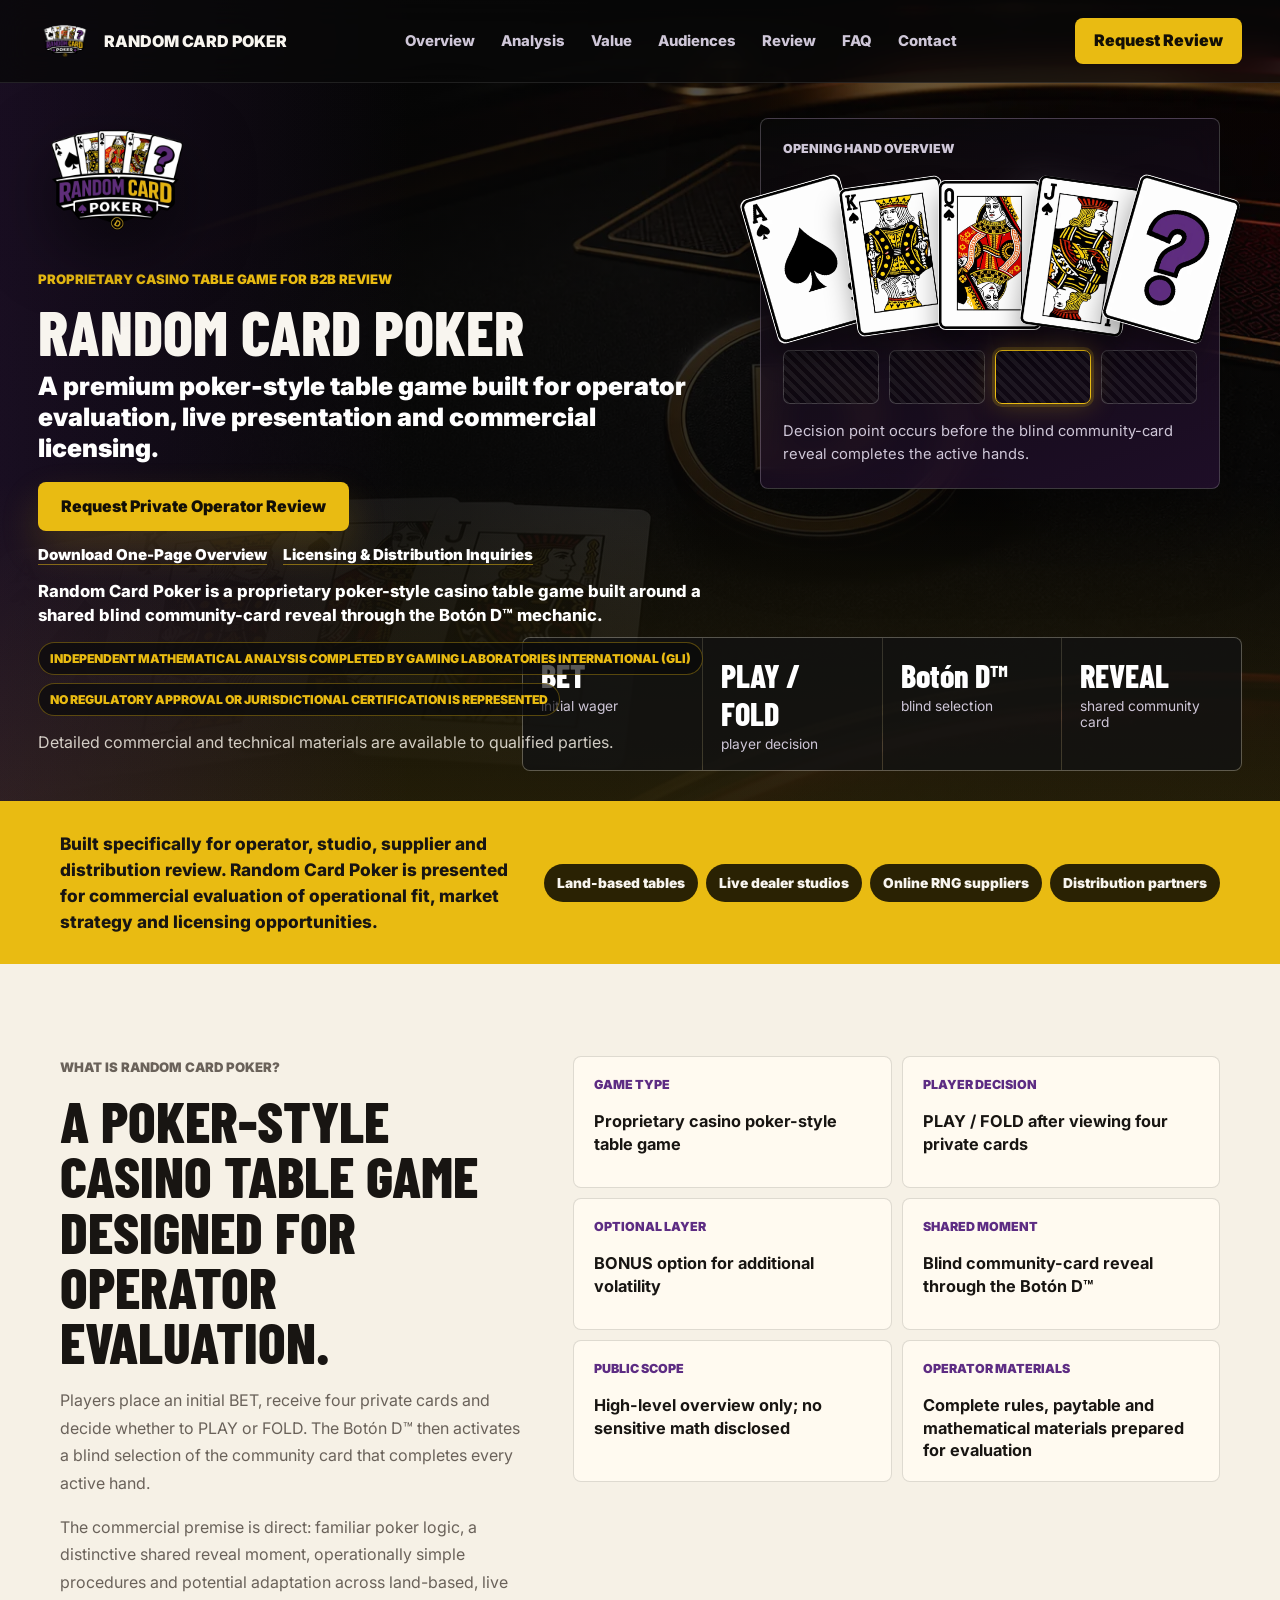
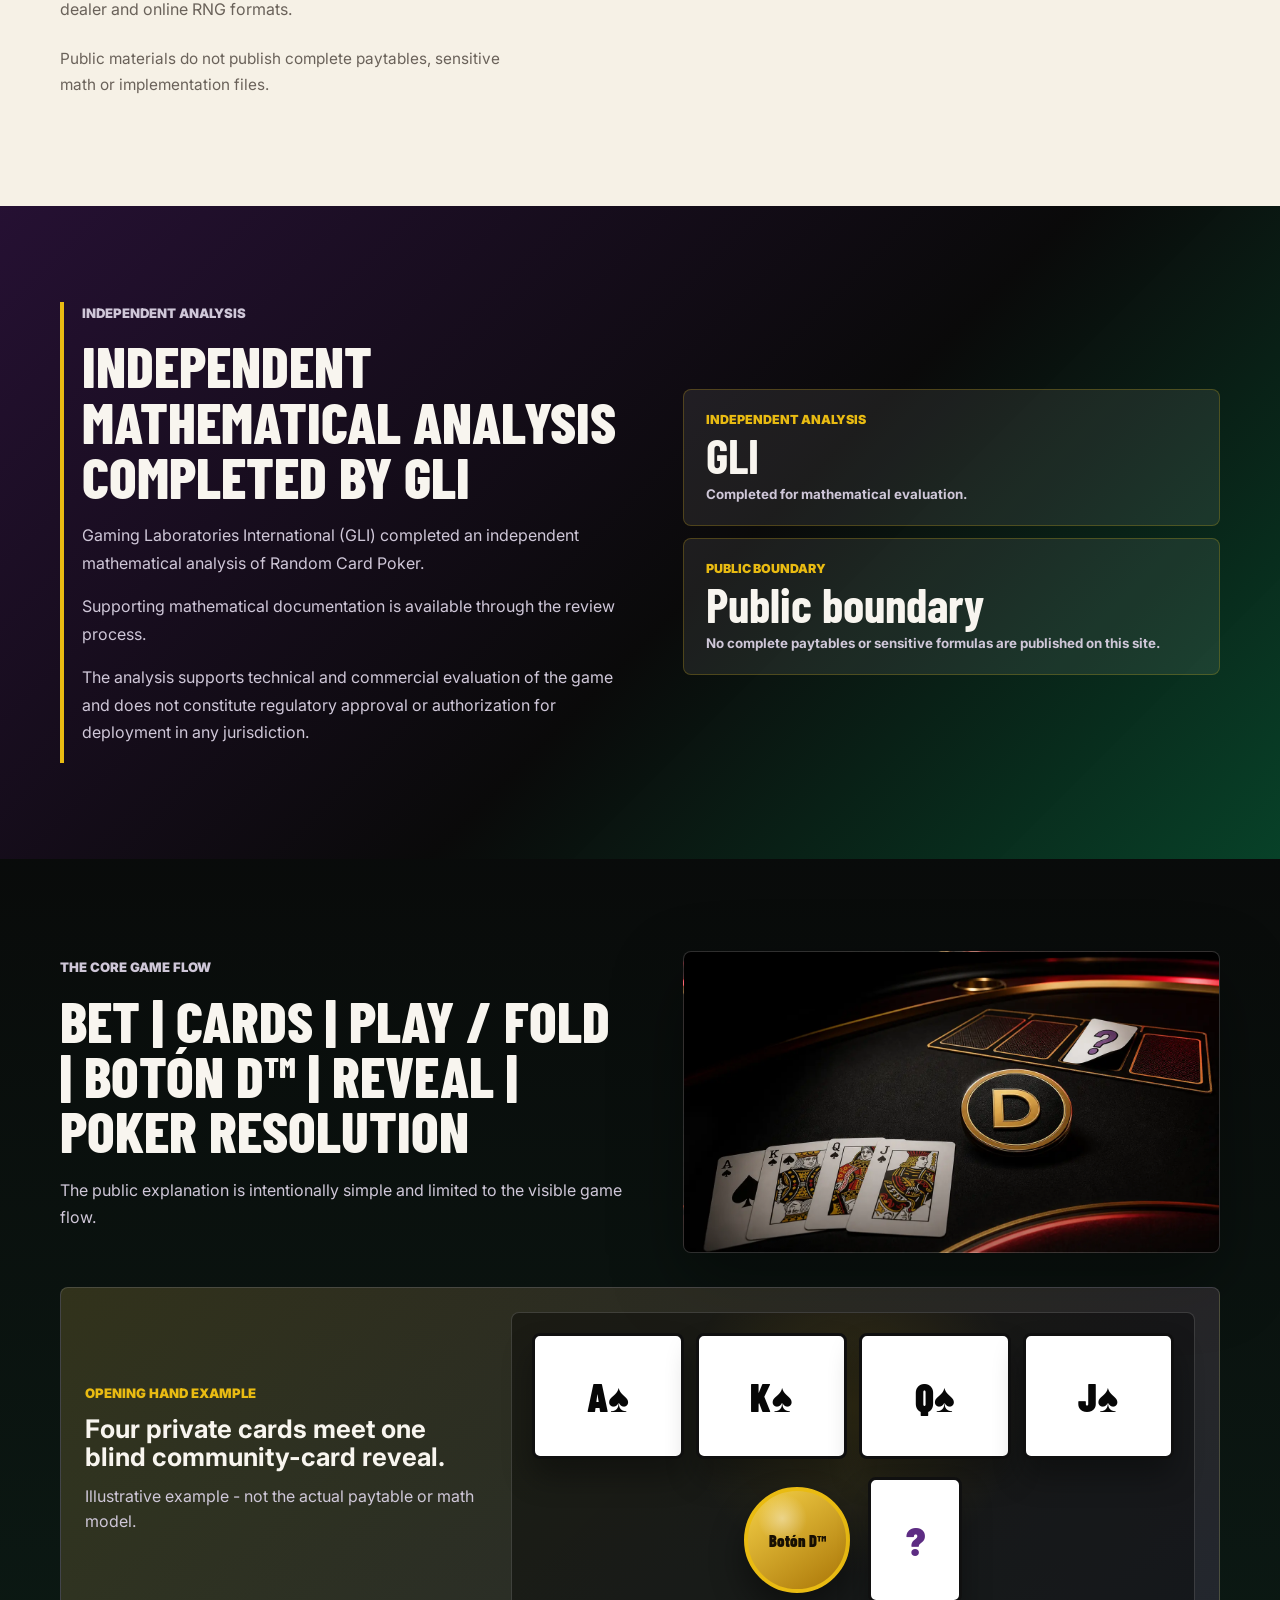
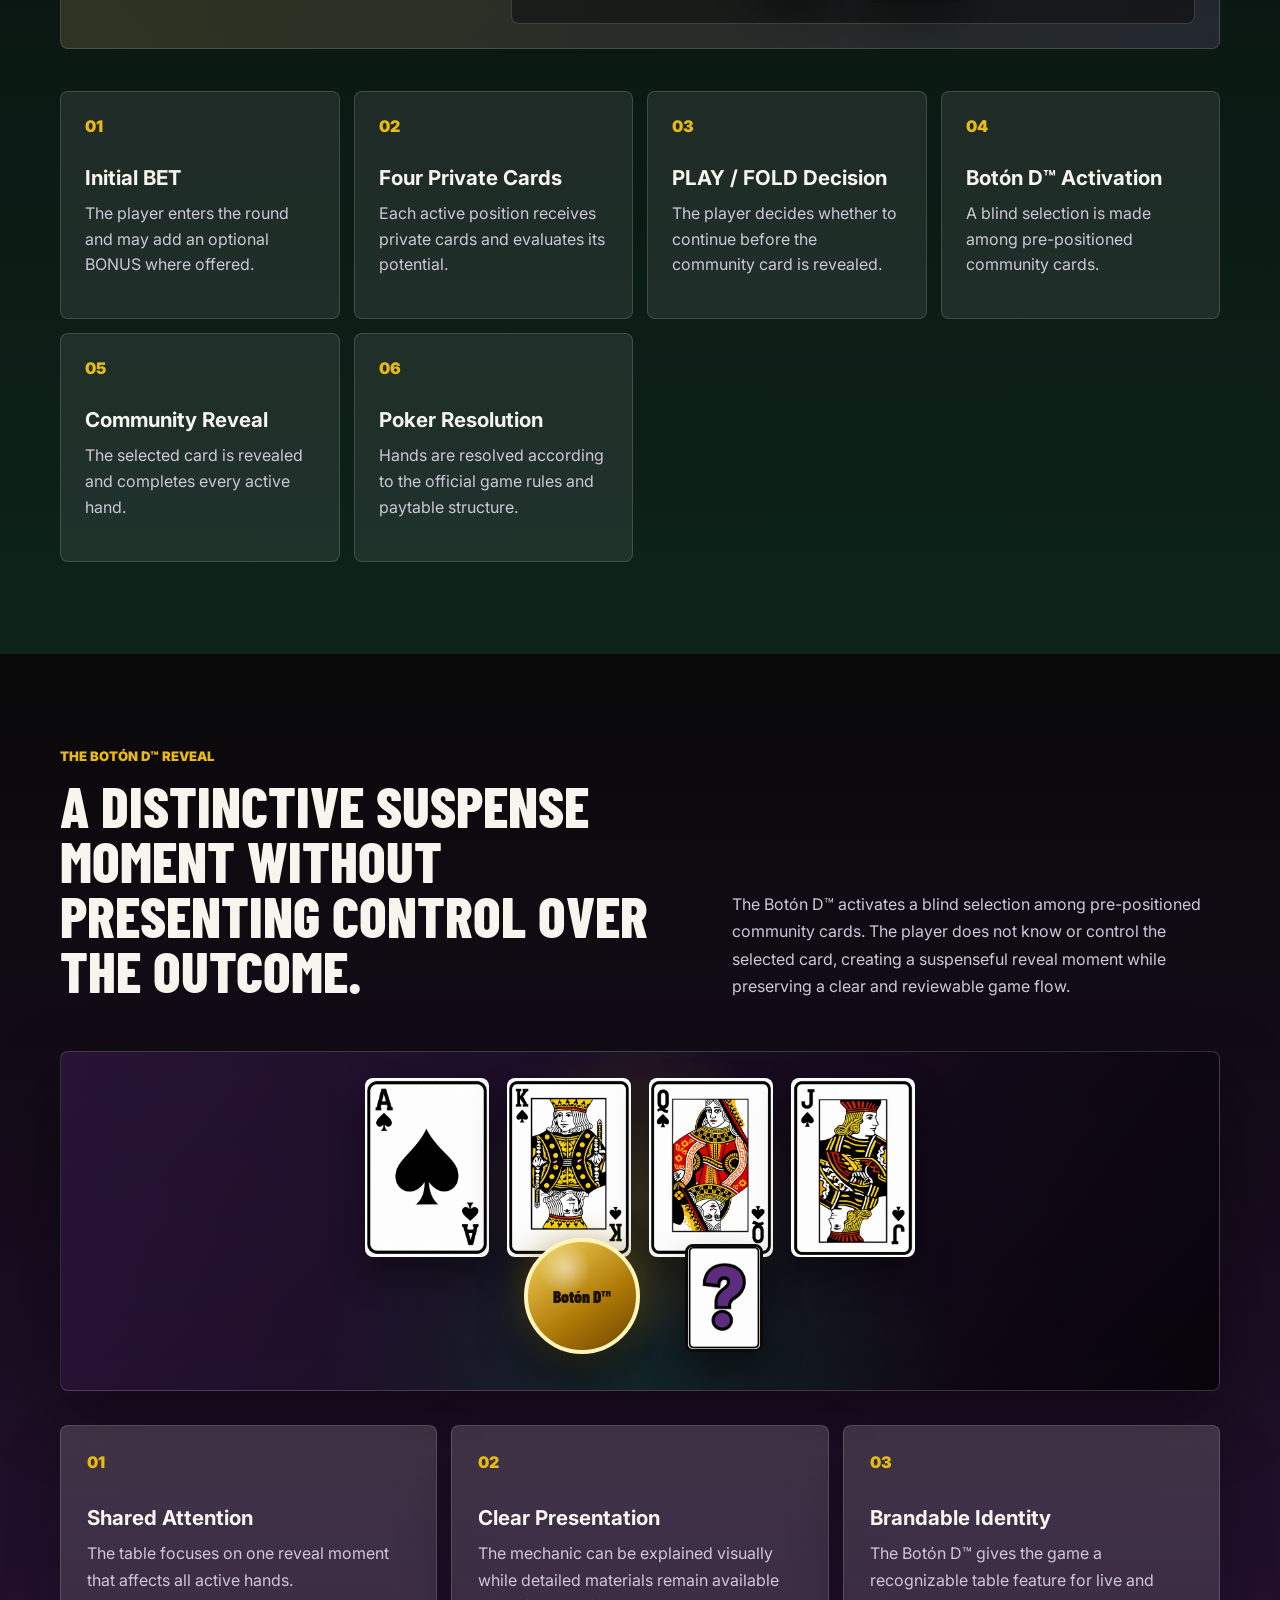
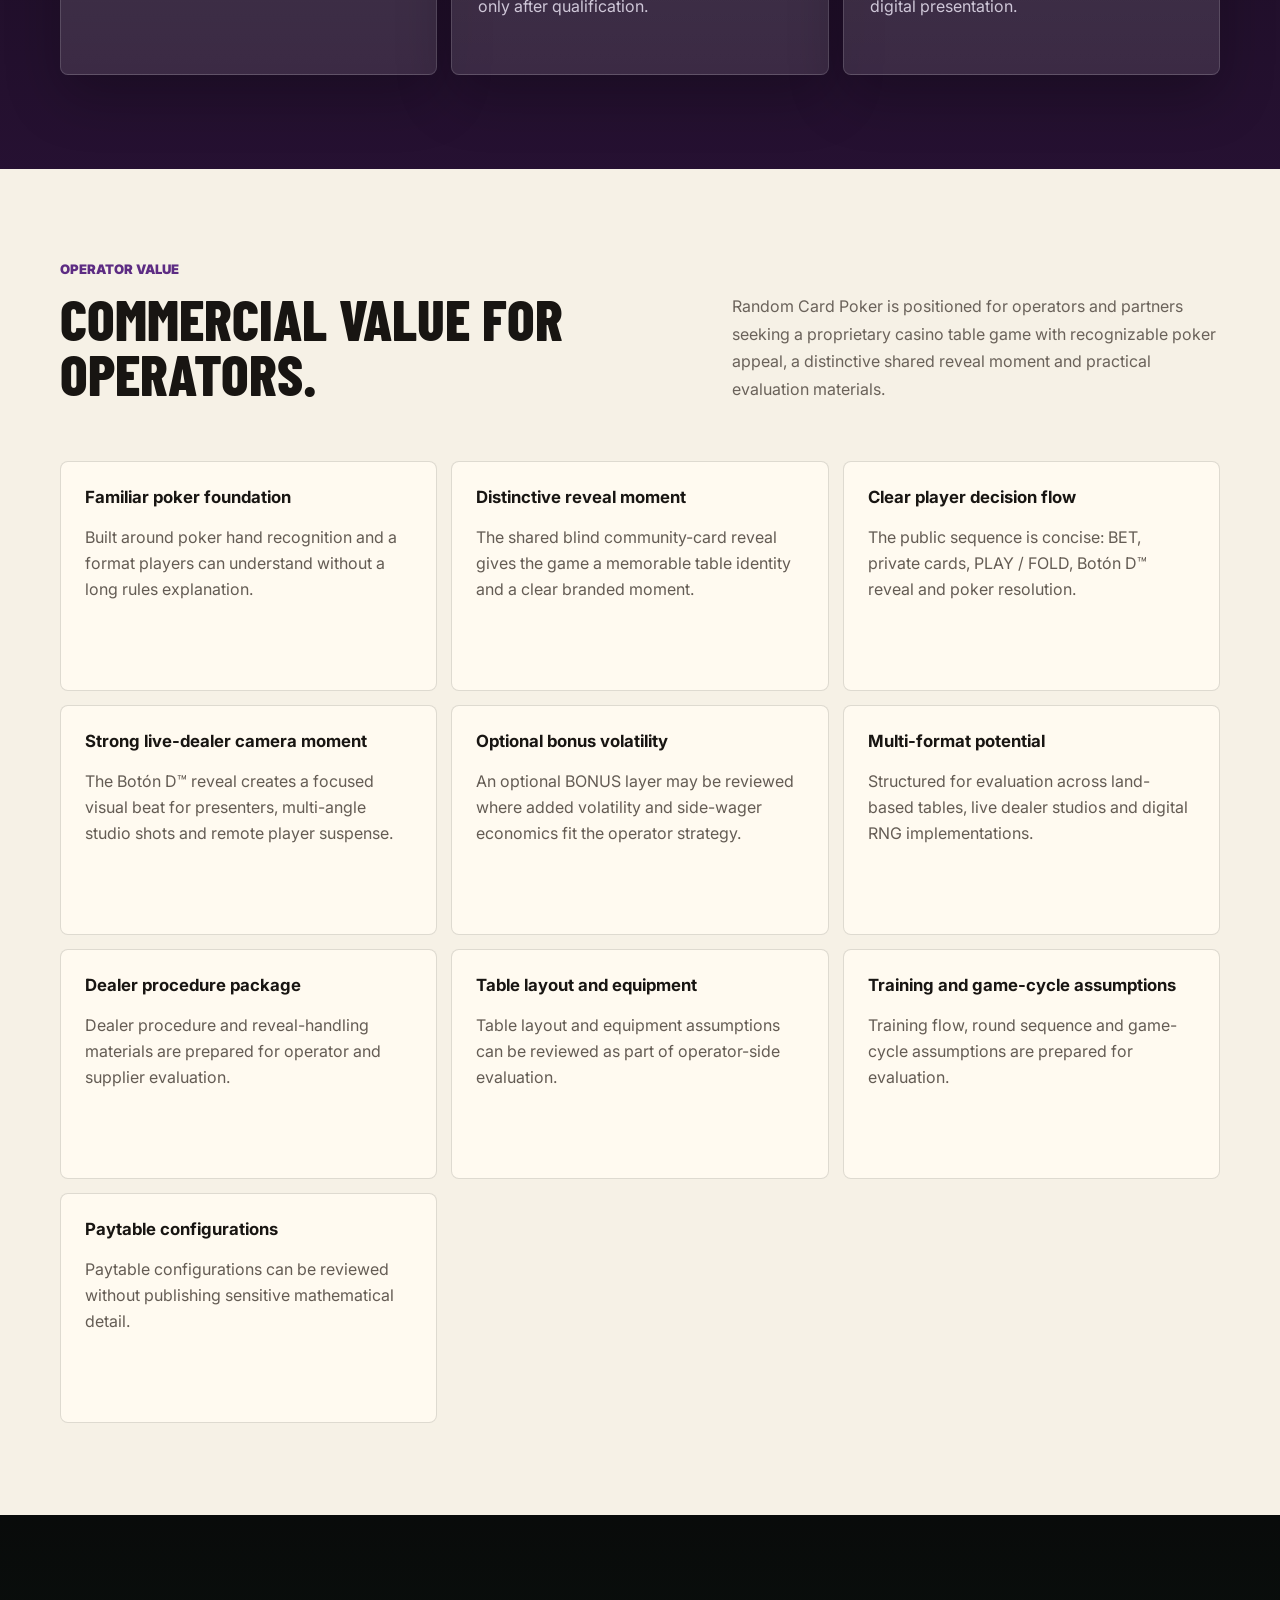
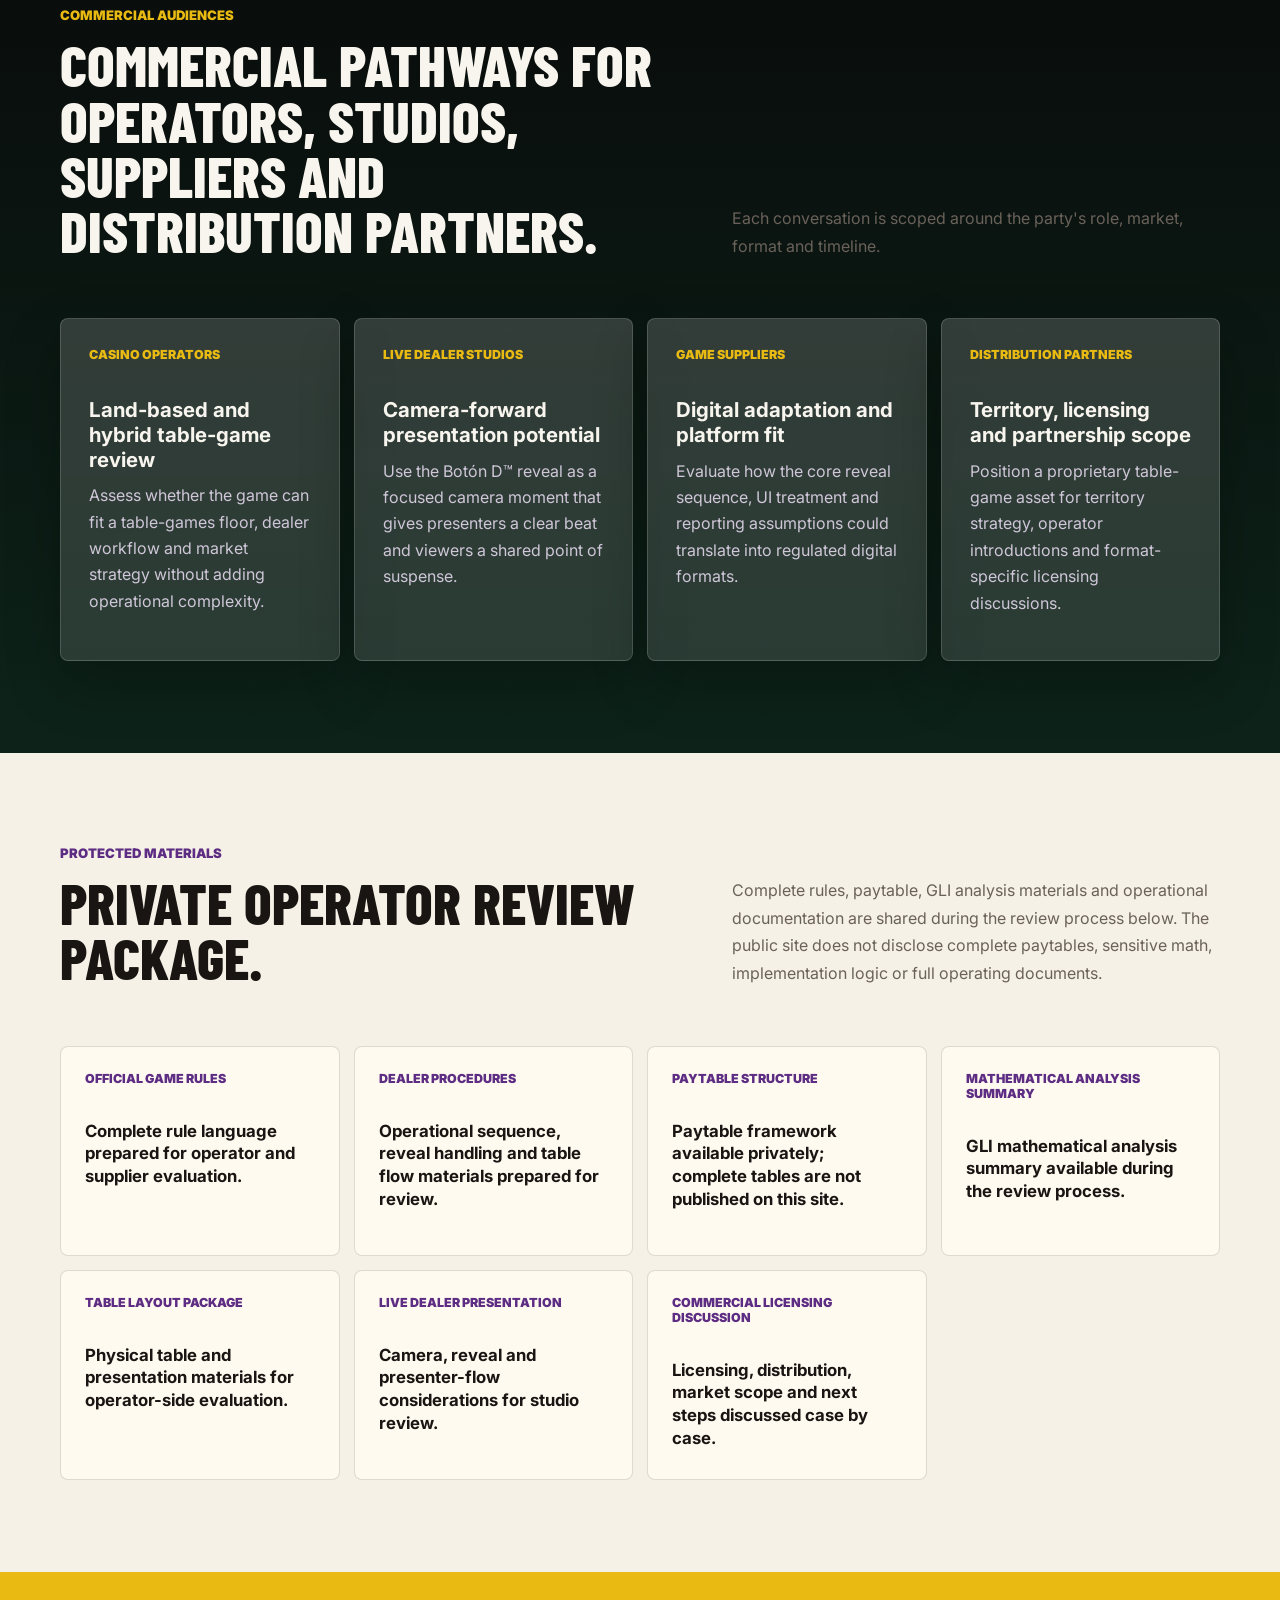
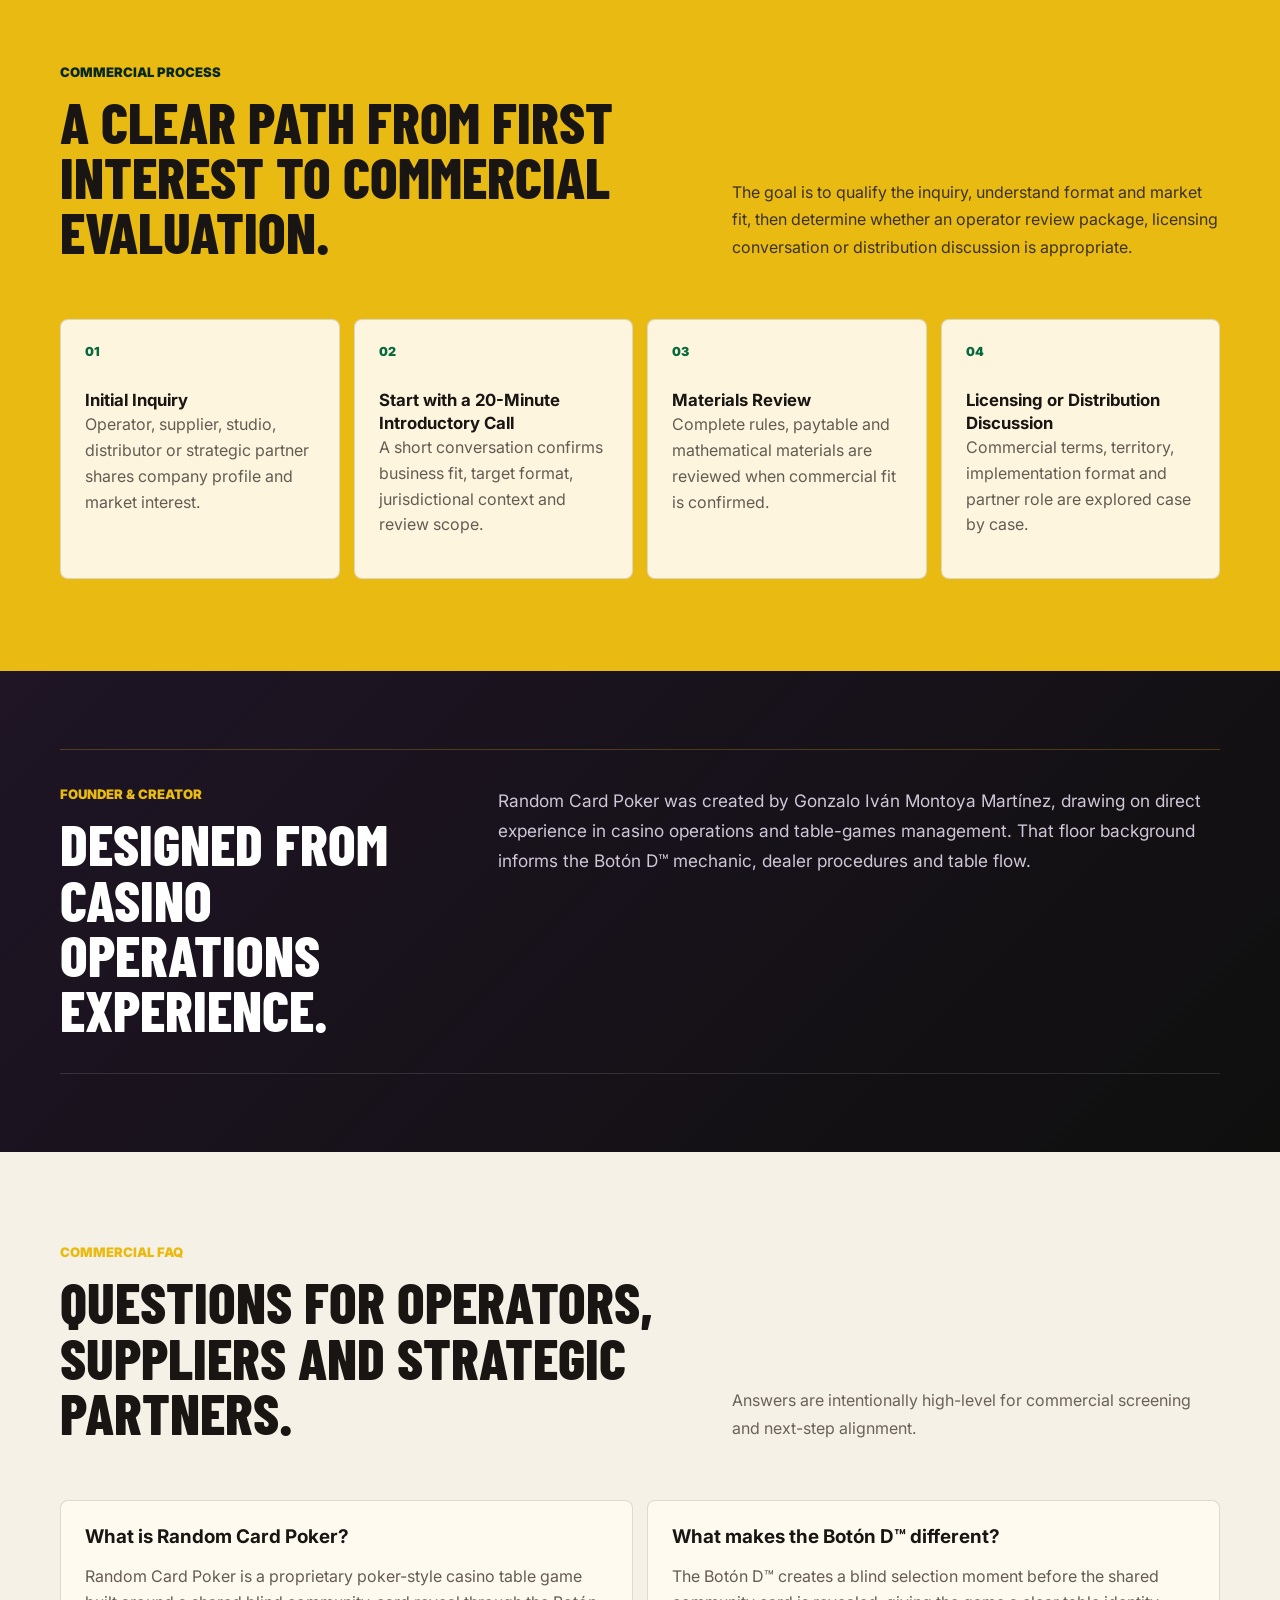
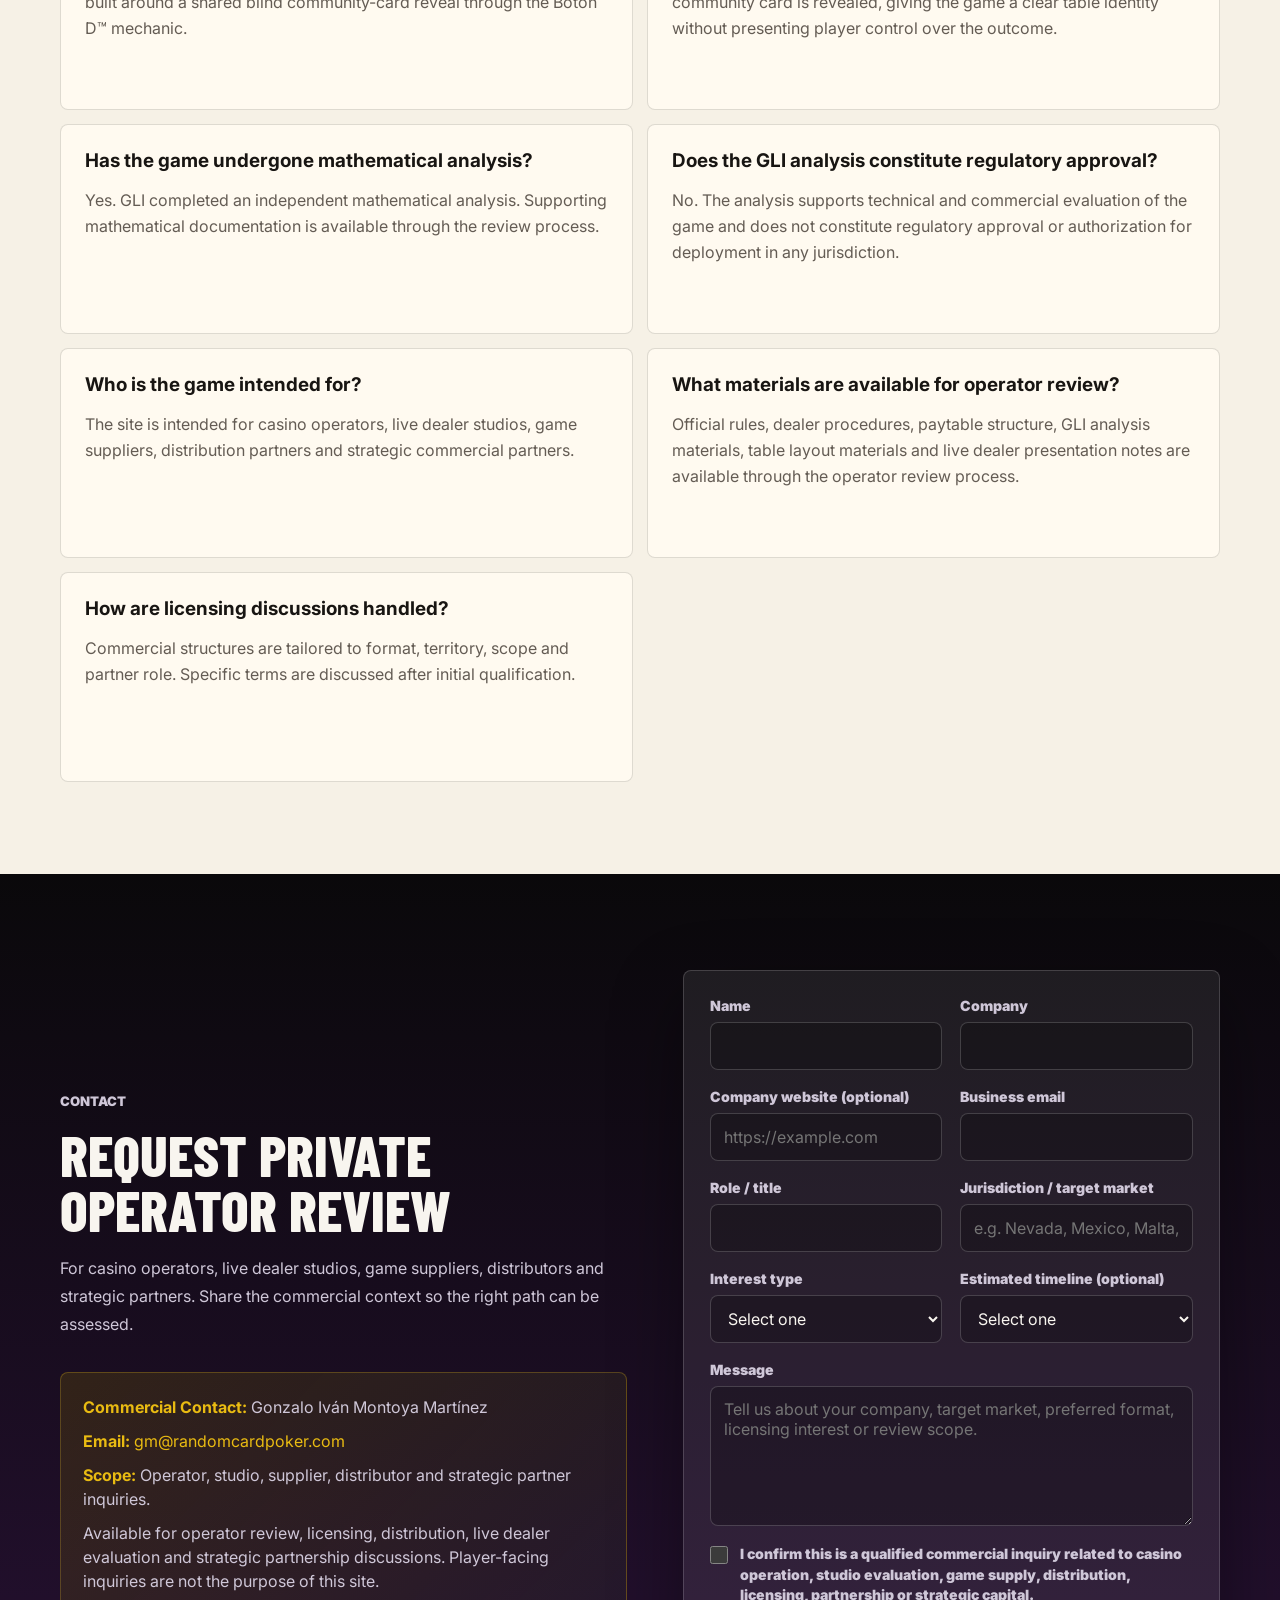
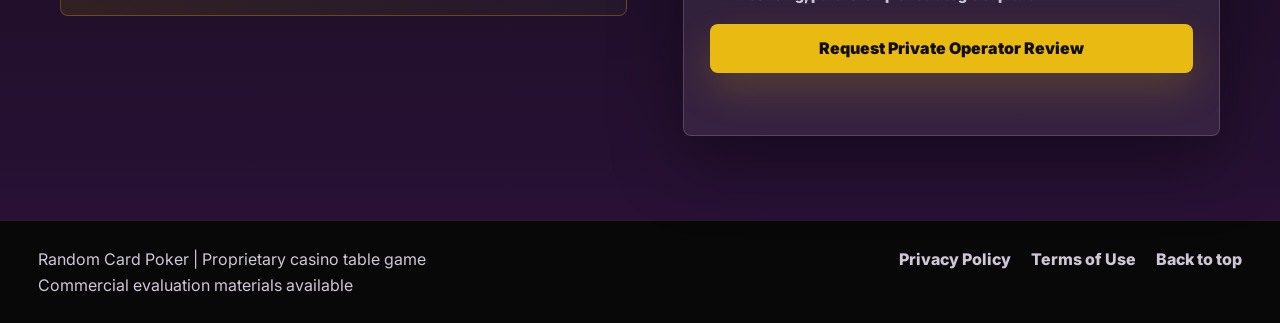
==== index.html @ 262c71e5 "Bump stylesheet cache for card demo" ====
<!doctype html>
<html lang="en">
  <head>
    <meta charset="utf-8">
    <meta name="viewport" content="width=device-width, initial-scale=1">
    <title>Random Card Poker | Proprietary Casino Table Game for Operators and Partners</title>
    <meta
      name="description"
      content="Random Card Poker is a proprietary poker-style casino table game for casino operators, live dealer studios, game suppliers, distributors and strategic partners. Commercial and technical materials support operator, studio, supplier and distribution evaluation."
    >
    <meta name="robots" content="index, follow">
    <link rel="canonical" href="https://randomcardpoker.com/">
    <meta property="og:type" content="website">
    <meta property="og:url" content="https://randomcardpoker.com/">
    <meta property="og:title" content="Random Card Poker | Proprietary Casino Table Game for Operators and Partners">
    <meta property="og:description" content="Random Card Poker is a proprietary poker-style casino table game for casino operators, live dealer studios, game suppliers, distributors and strategic partners. Commercial and technical materials support operator, studio, supplier and distribution evaluation.">
    <meta property="og:image" content="https://randomcardpoker.com/assets/rcp-og-image.png">
    <meta property="og:image:type" content="image/png">
    <meta property="og:image:width" content="1200">
    <meta property="og:image:height" content="630">
    <meta property="og:image:alt" content="Random Card Poker &mdash; proprietary casino poker table game">
    <meta name="twitter:card" content="summary_large_image">
    <meta name="twitter:title" content="Random Card Poker | Proprietary Casino Table Game for Operators and Partners">
    <meta name="twitter:description" content="Random Card Poker is a proprietary poker-style casino table game for casino operators, live dealer studios, game suppliers, distributors and strategic partners. Commercial and technical materials support operator, studio, supplier and distribution evaluation.">
    <meta name="twitter:image" content="https://randomcardpoker.com/assets/rcp-og-image.png">
    <link rel="icon" href="/favicon.ico" sizes="32x32">
    <link rel="icon" href="/favicon.svg" type="image/svg+xml">
    <link rel="apple-touch-icon" href="/apple-touch-icon.png">
    <link rel="preconnect" href="https://fonts.googleapis.com">
    <link rel="preconnect" href="https://fonts.gstatic.com" crossorigin>
    <link
      href="https://fonts.googleapis.com/css2?family=Barlow+Condensed:wght@600;700;800&family=Inter:wght@400;500;600;700;800&display=swap"
      rel="stylesheet"
    >
    <script type="application/ld+json">
      {
        "@context": "https://schema.org",
        "@type": "Organization",
        "name": "Random Card Poker",
        "url": "https://randomcardpoker.com/",
        "email": "gm@randomcardpoker.com",
        "contactPoint": {
          "@type": "ContactPoint",
          "name": "Gonzalo Ivan Montoya Martinez",
          "email": "gm@randomcardpoker.com",
          "contactType": "commercial inquiries"
        }
      }
    </script>
    <link rel="stylesheet" href="styles.css?v=b2b-premium-20260709-cards">
  </head>
  <body>
    <header class="site-header" aria-label="Primary navigation">
      <a class="brand" href="#home" aria-label="Random Card Poker">
        <img alt="Random Card Poker mark" src="[data-uri]">
        <span>Random Card Poker</span>
      </a>
      <nav class="main-nav" aria-label="Sections">
        <a href="#overview">Overview</a>
        <a href="#analysis">Analysis</a>
        <a href="#operators">Value</a>
        <a href="#audiences">Audiences</a>
        <a href="#nda">Review</a>
        <a href="#faq">FAQ</a>
        <a href="#contact">Contact</a>
      </nav>
      <a class="header-action" href="#contact">Request Review</a>
    </header>

    <main>
      <section class="hero" id="home" aria-labelledby="hero-title">
        <div class="hero-bg" aria-hidden="true"></div>
        <div class="hero-inner">
          <img class="hero-logo" alt="Random Card Poker" src="[data-uri]">
          <p class="eyebrow">Proprietary casino table game for B2B review</p>
          <h1 id="hero-title">Random Card Poker</h1>
          <p class="hero-subtitle">A premium poker-style table game built for operator evaluation, live presentation and commercial licensing.</p>
          <div class="hero-actions">
            <a class="button button-primary" href="#contact">Request Private Operator Review</a>
            <span class="hero-secondary-actions">
              <a href="assets/random-card-poker-one-page-overview.pdf">Download One-Page Overview</a>
              <a href="#contact">Licensing &amp; Distribution Inquiries</a>
            </span>
          </div>
          <p class="hero-statement">
            Random Card Poker is a proprietary poker-style casino table game built around a shared blind
            community-card reveal through the Bot&oacute;n D&trade; mechanic.
          </p>
          <div class="hero-trust" aria-label="Commercial trust signals">
            <span>Independent mathematical analysis completed by Gaming Laboratories International (GLI)</span>
            <span>No regulatory approval or jurisdictional certification is represented</span>
          </div>
          <p class="hero-copy">
            Detailed commercial and technical materials are available to qualified parties.
          </p>
        </div>
        <div class="hero-showcase" aria-label="Random Card Poker opening card visual">
          <div class="showcase-topline">
            <span>Opening Hand Overview</span>
          </div>
          <div class="card-fan">
            <img class="showcase-card" alt="Illustrative opening hand card one" src="assets/rcp-opening-card-1.webp">
            <img class="showcase-card" alt="Illustrative opening hand card two" src="assets/rcp-opening-card-2.webp">
            <img class="showcase-card" alt="Illustrative opening hand card three" src="assets/rcp-opening-card-3.webp">
            <img class="showcase-card" alt="Illustrative opening hand card four" src="assets/rcp-opening-card-4.webp">
            <img class="showcase-card" alt="Illustrative opening hand card five" src="assets/rcp-opening-card-5.webp">
          </div>
          <div class="community-row" aria-hidden="true">
            <span></span>
            <span></span>
            <span class="is-selected"></span>
            <span></span>
          </div>
          <p>Decision point occurs before the blind community-card reveal completes the active hands.</p>
        </div>
        <dl class="hero-proof" aria-label="Game summary">
          <div>
            <dt>BET</dt>
            <dd>initial wager</dd>
          </div>
          <div>
            <dt>PLAY / FOLD</dt>
            <dd>player decision</dd>
          </div>
          <div>
            <dt>Bot&oacute;n D&trade;</dt>
            <dd>blind selection</dd>
          </div>
          <div>
            <dt>REVEAL</dt>
            <dd>shared community card</dd>
          </div>
        </dl>
      </section>

      <section class="intro-band" aria-label="B2B positioning">
        <div class="section-shell intro-grid">
          <p>
            Built specifically for operator, studio, supplier and distribution review. Random Card
            Poker is presented for commercial evaluation of operational fit, market strategy and
            licensing opportunities.
          </p>
          <div class="intro-points" aria-label="Primary review areas">
            <span>Land-based tables</span>
            <span>Live dealer studios</span>
            <span>Online RNG suppliers</span>
            <span>Distribution partners</span>
          </div>
        </div>
      </section>

      <section class="operator-section" id="overview" aria-labelledby="overview-title">
        <div class="section-shell operator-layout">
          <div class="section-copy">
            <p class="eyebrow">What Is Random Card Poker?</p>
            <h2 id="overview-title">A poker-style casino table game designed for operator evaluation.</h2>
            <p>
              Players place an initial BET, receive four private cards and decide whether to PLAY or FOLD.
              The Bot&oacute;n D&trade; then activates a blind selection of the community card that completes every active hand.
            </p>
            <p>
              The commercial premise is direct: familiar poker logic, a distinctive shared reveal moment,
              operationally simple procedures and potential adaptation across land-based, live dealer and
              online RNG formats.
            </p>
            <p class="public-boundary-note">Public materials do not publish complete paytables, sensitive math or implementation files.</p>
          </div>

          <div class="spec-grid" aria-label="Game overview">
            <article>
              <span>Game Type</span>
              <strong>Proprietary casino poker-style table game</strong>
            </article>
            <article>
              <span>Player Decision</span>
              <strong>PLAY / FOLD after viewing four private cards</strong>
            </article>
            <article>
              <span>Optional Layer</span>
              <strong>BONUS option for additional volatility</strong>
            </article>
            <article>
              <span>Shared Moment</span>
              <strong>Blind community-card reveal through the Bot&oacute;n D&trade;</strong>
            </article>
            <article>
              <span>Public Scope</span>
              <strong>High-level overview only; no sensitive math disclosed</strong>
            </article>
            <article>
              <span>Operator Materials</span>
              <strong>Complete rules, paytable and mathematical materials prepared for evaluation</strong>
            </article>
          </div>
        </div>
      </section>

      <section class="math-section" id="analysis" aria-labelledby="analysis-title">
        <div class="section-shell math-layout">
          <div class="section-copy regulatory-note">
            <p class="eyebrow">Independent Analysis</p>
            <h2 id="analysis-title">Independent Mathematical Analysis Completed by GLI</h2>
            <p>
              Gaming Laboratories International (GLI) completed an independent mathematical analysis of Random Card Poker.
            </p>
            <p>
              Supporting mathematical documentation is available through the review process.
            </p>
            <p>
              The analysis supports technical and commercial evaluation of the game and does not
              constitute regulatory approval or authorization for deployment in any jurisdiction.
            </p>
          </div>

          <div class="metric-panel analysis-panel" aria-label="Independent analysis summary">
            <div>
              <span>Independent analysis</span>
              <strong>GLI</strong>
              <small>Completed for mathematical evaluation.</small>
            </div>
            <div>
              <span>Public boundary</span>
              <strong>Public boundary</strong>
              <small>No complete paytables or sensitive formulas are published on this site.</small>
            </div>
          </div>
        </div>
      </section>

      <section class="mechanic-section" id="flow" aria-labelledby="flow-title">
        <div class="section-shell mechanic-layout">
          <div class="section-copy">
            <p class="eyebrow">The Core Game Flow</p>
            <h2 id="flow-title">BET | Cards | PLAY / FOLD | Bot&oacute;n D&trade; | Reveal | Poker Resolution</h2>
            <p>
              The public explanation is intentionally simple and limited to the visible game flow.
            </p>
          </div>

          <div class="table-visual" aria-label="Random Card Poker table visual">
            <img alt="Random Card Poker table layout" src="[data-uri]">
          </div>
        </div>

        <div class="section-shell illustrative-hand" aria-label="Illustrative example hand">
          <div class="example-copy">
            <p class="eyebrow">Opening Hand Example</p>
            <h3>Four private cards meet one blind community-card reveal.</h3>
            <p>Illustrative example - not the actual paytable or math model.</p>
          </div>
          <div class="example-table" aria-label="Illustrative Random Card Poker hand">
            <div class="example-cards" aria-label="Four private cards">
              <span>A&spades;</span>
              <span>K&spades;</span>
              <span>Q&spades;</span>
              <span>J&spades;</span>
            </div>
            <div class="example-reveal" aria-label="Blind community card reveal">
              <span class="example-d-button">Bot&oacute;n D&trade;</span>
              <span class="example-card community-card">?</span>
            </div>
          </div>
        </div>

        <div class="section-shell flow-grid" aria-label="Game flow">
          <article>
            <span>01</span>
            <h3>Initial BET</h3>
            <p>The player enters the round and may add an optional BONUS where offered.</p>
          </article>
          <article>
            <span>02</span>
            <h3>Four Private Cards</h3>
            <p>Each active position receives private cards and evaluates its potential.</p>
          </article>
          <article>
            <span>03</span>
            <h3>PLAY / FOLD Decision</h3>
            <p>The player decides whether to continue before the community card is revealed.</p>
          </article>
          <article>
            <span>04</span>
              <h3>Bot&oacute;n D&trade; Activation</h3>
            <p>A blind selection is made among pre-positioned community cards.</p>
          </article>
          <article>
            <span>05</span>
            <h3>Community Reveal</h3>
            <p>The selected card is revealed and completes every active hand.</p>
          </article>
          <article>
            <span>06</span>
            <h3>Poker Resolution</h3>
            <p>
              Hands are resolved according to the official game rules and paytable structure.
            </p>
          </article>
        </div>
      </section>

      <section class="solutions-section" id="boton-d" aria-labelledby="boton-title">
        <div class="section-shell">
          <div class="section-heading compact-heading">
            <div>
              <p class="eyebrow">The Bot&oacute;n D&trade; Reveal</p>
              <h2 id="boton-title">A distinctive suspense moment without presenting control over the outcome.</h2>
            </div>
            <p>
              The Bot&oacute;n D&trade; activates a blind selection among pre-positioned community cards. The player does not
              know or control the selected card, creating a suspenseful reveal moment while preserving a clear
              and reviewable game flow.
            </p>
          </div>

          <div class="boton-demo" aria-label="Animated Bot&oacute;n D reveal demonstration">
            <div class="boton-demo-table">
              <div class="demo-slots" aria-hidden="true">
                <img class="demo-slot-card" alt="" src="assets/rcp-opening-card-1.webp">
                <img class="demo-slot-card" alt="" src="assets/rcp-opening-card-2.webp">
                <img class="demo-slot-card" alt="" src="assets/rcp-opening-card-3.webp">
                <img class="demo-slot-card" alt="" src="assets/rcp-opening-card-4.webp">
              </div>
              <button class="demo-d-button" type="button" aria-label="Illustrative Bot&oacute;n D activation" disabled>Bot&oacute;n D&trade;</button>
              <div class="demo-flip-card" aria-hidden="true">
                <img alt="" src="assets/rcp-opening-card-5.webp">
              </div>
            </div>
          </div>

          <div class="solution-grid" aria-label="Bot&oacute;n D commercial value">
            <article>
              <span>01</span>
              <h3>Shared Attention</h3>
              <p>The table focuses on one reveal moment that affects all active hands.</p>
            </article>
            <article>
              <span>02</span>
              <h3>Clear Presentation</h3>
              <p>The mechanic can be explained visually while detailed materials remain available only after qualification.</p>
            </article>
            <article>
              <span>03</span>
              <h3>Brandable Identity</h3>
              <p>The Bot&oacute;n D&trade; gives the game a recognizable table feature for live and digital presentation.</p>
            </article>
          </div>
        </div>
      </section>

      <section class="experience-band" id="operators" aria-labelledby="operators-title">
        <div class="section-shell">
          <div class="section-heading">
            <div>
              <p class="eyebrow">Operator Value</p>
              <h2 id="operators-title">Commercial Value for Operators.</h2>
            </div>
            <p>
              Random Card Poker is positioned for operators and partners seeking a proprietary casino
              table game with recognizable poker appeal, a distinctive shared reveal moment and practical
              evaluation materials.
            </p>
          </div>

          <div class="value-grid operator-value-grid">
            <article>
              <strong>Familiar poker foundation</strong>
              <p>Built around poker hand recognition and a format players can understand without a long rules explanation.</p>
            </article>
            <article>
              <strong>Distinctive reveal moment</strong>
              <p>The shared blind community-card reveal gives the game a memorable table identity and a clear branded moment.</p>
            </article>
            <article>
              <strong>Clear player decision flow</strong>
              <p>The public sequence is concise: BET, private cards, PLAY / FOLD, Bot&oacute;n D&trade; reveal and poker resolution.</p>
            </article>
            <article>
              <strong>Strong live-dealer camera moment</strong>
              <p>The Bot&oacute;n D&trade; reveal creates a focused visual beat for presenters, multi-angle studio shots and remote player suspense.</p>
            </article>
            <article>
              <strong>Optional bonus volatility</strong>
              <p>An optional BONUS layer may be reviewed where added volatility and side-wager economics fit the operator strategy.</p>
            </article>
            <article>
              <strong>Multi-format potential</strong>
              <p>Structured for evaluation across land-based tables, live dealer studios and digital RNG implementations.</p>
            </article>
            <article>
              <strong>Dealer procedure package</strong>
              <p>Dealer procedure and reveal-handling materials are prepared for operator and supplier evaluation.</p>
            </article>
            <article>
              <strong>Table layout and equipment</strong>
              <p>Table layout and equipment assumptions can be reviewed as part of operator-side evaluation.</p>
            </article>
            <article>
              <strong>Training and game-cycle assumptions</strong>
              <p>Training flow, round sequence and game-cycle assumptions are prepared for evaluation.</p>
            </article>
            <article>
              <strong>Paytable configurations</strong>
              <p>Paytable configurations can be reviewed without publishing sensitive mathematical detail.</p>
            </article>
          </div>
        </div>
      </section>

      <section class="formats-section" id="audiences" aria-labelledby="audiences-title">
        <div class="section-shell">
          <div class="section-heading compact-heading">
            <div>
              <p class="eyebrow">Commercial Audiences</p>
              <h2 id="audiences-title">Commercial pathways for operators, studios, suppliers and distribution partners.</h2>
            </div>
            <p>
              Each conversation is scoped around the party's role, market, format and timeline.
            </p>
          </div>

          <div class="format-cards audience-grid" aria-label="Commercial audiences">
            <article>
              <span>Casino Operators</span>
              <h3>Land-based and hybrid table-game review</h3>
              <p>Assess whether the game can fit a table-games floor, dealer workflow and market strategy without adding operational complexity.</p>
            </article>
            <article>
              <span>Live Dealer Studios</span>
              <h3>Camera-forward presentation potential</h3>
              <p>Use the Bot&oacute;n D&trade; reveal as a focused camera moment that gives presenters a clear beat and viewers a shared point of suspense.</p>
            </article>
            <article>
              <span>Game Suppliers</span>
              <h3>Digital adaptation and platform fit</h3>
              <p>Evaluate how the core reveal sequence, UI treatment and reporting assumptions could translate into regulated digital formats.</p>
            </article>
            <article>
              <span>Distribution Partners</span>
              <h3>Territory, licensing and partnership scope</h3>
              <p>Position a proprietary table-game asset for territory strategy, operator introductions and format-specific licensing discussions.</p>
            </article>
          </div>
        </div>
      </section>

      <section class="evaluation-section" id="nda" aria-labelledby="nda-title">
        <div class="section-shell">
          <div class="section-heading">
            <div>
              <p class="eyebrow">Protected Materials</p>
              <h2 id="nda-title">Private Operator Review Package.</h2>
            </div>
            <p>
              Complete rules, paytable, GLI analysis materials and operational documentation are shared
              during the review process below. The public site does not disclose complete paytables,
              sensitive math, implementation logic or full operating documents.
            </p>
          </div>

          <div class="package-list nda-list">
            <article>
              <span>Official Game Rules</span>
              <strong>Complete rule language prepared for operator and supplier evaluation.</strong>
            </article>
            <article>
              <span>Dealer Procedures</span>
              <strong>Operational sequence, reveal handling and table flow materials prepared for review.</strong>
            </article>
            <article>
              <span>Paytable Structure</span>
              <strong>Paytable framework available privately; complete tables are not published on this site.</strong>
            </article>
            <article>
              <span>Mathematical Analysis Summary</span>
              <strong>GLI mathematical analysis summary available during the review process.</strong>
            </article>
            <article>
              <span>Table Layout Package</span>
              <strong>Physical table and presentation materials for operator-side evaluation.</strong>
            </article>
            <article>
              <span>Live Dealer Presentation</span>
              <strong>Camera, reveal and presenter-flow considerations for studio review.</strong>
            </article>
            <article>
              <span>Commercial Licensing Discussion</span>
              <strong>Licensing, distribution, market scope and next steps discussed case by case.</strong>
            </article>
          </div>
        </div>
      </section>

      <section class="path-section" id="private-review" aria-labelledby="review-title">
        <div class="section-shell">
          <div class="section-heading">
            <div>
              <p class="eyebrow">Commercial Process</p>
              <h2 id="review-title">A clear path from first interest to commercial evaluation.</h2>
            </div>
            <p>
              The goal is to qualify the inquiry, understand format and market fit, then determine whether
              an operator review package, licensing conversation or distribution discussion is appropriate.
            </p>
          </div>

          <div class="path-steps">
            <article>
              <span>01</span>
              <strong>Initial Inquiry</strong>
              <p>Operator, supplier, studio, distributor or strategic partner shares company profile and market interest.</p>
            </article>
            <article>
              <span>02</span>
              <strong>Start with a 20-Minute Introductory Call</strong>
              <p>A short conversation confirms business fit, target format, jurisdictional context and review scope.</p>
            </article>
            <article>
              <span>03</span>
              <strong>Materials Review</strong>
              <p>Complete rules, paytable and mathematical materials are reviewed when commercial fit is confirmed.</p>
            </article>
            <article>
              <span>04</span>
              <strong>Licensing or Distribution Discussion</strong>
              <p>Commercial terms, territory, implementation format and partner role are explored case by case.</p>
            </article>
          </div>
        </div>
      </section>

      <section class="credibility-section" id="credibility" aria-labelledby="credibility-title">
        <div class="section-shell credibility-panel">
          <div>
            <p class="eyebrow">Founder &amp; Creator</p>
            <h2 id="credibility-title">Designed From Casino Operations Experience.</h2>
          </div>
          <p>
            Random Card Poker was created by Gonzalo Iv&aacute;n Montoya Mart&iacute;nez, drawing on direct
            experience in casino operations and table-games management. That floor background informs
            the Bot&oacute;n D&trade; mechanic, dealer procedures and table flow.
          </p>
        </div>
      </section>

      <section class="faq-section" id="faq" aria-labelledby="faq-title">
        <div class="section-shell">
          <div class="section-heading compact-heading">
            <div>
              <p class="eyebrow">Commercial FAQ</p>
              <h2 id="faq-title">Questions for operators, suppliers and strategic partners.</h2>
            </div>
            <p>
              Answers are intentionally high-level for commercial screening and next-step alignment.
            </p>
          </div>

          <div class="faq-grid" aria-label="Commercial frequently asked questions">
            <article>
              <h3>What is Random Card Poker?</h3>
              <p>Random Card Poker is a proprietary poker-style casino table game built around a shared blind community-card reveal through the Bot&oacute;n D&trade; mechanic.</p>
            </article>
            <article>
              <h3>What makes the Bot&oacute;n D&trade; different?</h3>
              <p>The Bot&oacute;n D&trade; creates a blind selection moment before the shared community card is revealed, giving the game a clear table identity without presenting player control over the outcome.</p>
            </article>
            <article>
              <h3>Has the game undergone mathematical analysis?</h3>
              <p>Yes. GLI completed an independent mathematical analysis. Supporting mathematical documentation is available through the review process.</p>
            </article>
            <article>
              <h3>Does the GLI analysis constitute regulatory approval?</h3>
              <p>No. The analysis supports technical and commercial evaluation of the game and does not constitute regulatory approval or authorization for deployment in any jurisdiction.</p>
            </article>
            <article>
              <h3>Who is the game intended for?</h3>
              <p>The site is intended for casino operators, live dealer studios, game suppliers, distribution partners and strategic commercial partners.</p>
            </article>
            <article>
              <h3>What materials are available for operator review?</h3>
              <p>Official rules, dealer procedures, paytable structure, GLI analysis materials, table layout materials and live dealer presentation notes are available through the operator review process.</p>
            </article>
            <article>
              <h3>How are licensing discussions handled?</h3>
              <p>Commercial structures are tailored to format, territory, scope and partner role. Specific terms are discussed after initial qualification.</p>
            </article>
          </div>
        </div>
      </section>

      <section class="contact-section" id="contact" aria-labelledby="contact-title">
        <div class="section-shell contact-layout">
          <div class="contact-copy">
            <p class="eyebrow">Contact</p>
            <h2 id="contact-title">Request Private Operator Review</h2>
            <p>
              For casino operators, live dealer studios, game suppliers, distributors and strategic
              partners. Share the commercial context so the right path can be assessed.
            </p>
            <div class="commercial-contact-card" aria-label="Commercial contact information">
              <p><strong>Commercial Contact:</strong> Gonzalo Iv&aacute;n Montoya Mart&iacute;nez</p>
              <p><strong>Email:</strong> <a href="mailto:gm@randomcardpoker.com">gm@randomcardpoker.com</a></p>
              <p><strong>Scope:</strong> Operator, studio, supplier, distributor and strategic partner inquiries.</p>
              <p>
                Available for operator review, licensing, distribution, live dealer evaluation and
                strategic partnership discussions. Player-facing inquiries are not the purpose of this site.
              </p>
            </div>
          </div>

          <form class="contact-form" id="request-form">
            <label>
              <span>Name</span>
              <input name="name" type="text" autocomplete="name" required>
            </label>
            <label>
              <span>Company</span>
              <input name="company" type="text" autocomplete="organization" required>
            </label>
            <label>
              <span>Company website (optional)</span>
              <input name="website" type="url" autocomplete="url" placeholder="https://example.com">
            </label>
            <label>
              <span>Business email</span>
              <input name="email" type="email" autocomplete="email" required>
            </label>
            <label>
              <span>Role / title</span>
              <input name="role" type="text" autocomplete="organization-title">
            </label>
            <label>
              <span>Jurisdiction / target market</span>
              <input name="jurisdiction" type="text" autocomplete="country-name" placeholder="e.g. Nevada, Mexico, Malta, LatAm" required>
            </label>
            <label>
              <span>Interest type</span>
              <select name="interest" required>
                <option value="">Select one</option>
                <option>Casino operator review</option>
                <option>Live dealer studio evaluation</option>
                <option>Game supplier / online RNG discussion</option>
                <option>Distribution or strategic partnership</option>
                <option>Investment / strategic capital</option>
              </select>
            </label>
            <label>
              <span>Estimated timeline (optional)</span>
              <select name="timeline">
                <option value="">Select one</option>
                <option>Immediate review</option>
                <option>0-3 months</option>
                <option>3-6 months</option>
                <option>6-12 months</option>
                <option>Exploratory / no fixed timeline</option>
              </select>
            </label>
            <label class="full-span">
              <span>Message</span>
              <textarea name="message" rows="5" placeholder="Tell us about your company, target market, preferred format, licensing interest or review scope."></textarea>
            </label>
            <label class="checkbox-field full-span">
              <input name="qualified" type="checkbox" required>
              <span>I confirm this is a qualified commercial inquiry related to casino operation, studio evaluation, game supply, distribution, licensing, partnership or strategic capital.</span>
            </label>
            <button class="button button-primary full-span" type="submit">Request Private Operator Review</button>
            <p class="form-status full-span" id="form-status" role="status"></p>
          </form>
        </div>
      </section>
    </main>

    <footer class="site-footer">
      <div>
        <p>Random Card Poker | Proprietary casino table game</p>
        <p>Commercial evaluation materials available</p>
      </div>
      <nav class="footer-links" aria-label="Footer links">
        <a href="privacy.html">Privacy Policy</a>
        <a href="terms.html">Terms of Use</a>
        <a href="#home">Back to top</a>
      </nav>
    </footer>

    <script src="script.js?v=b2b-premium-20260703-2"></script>
  </body>
</html>
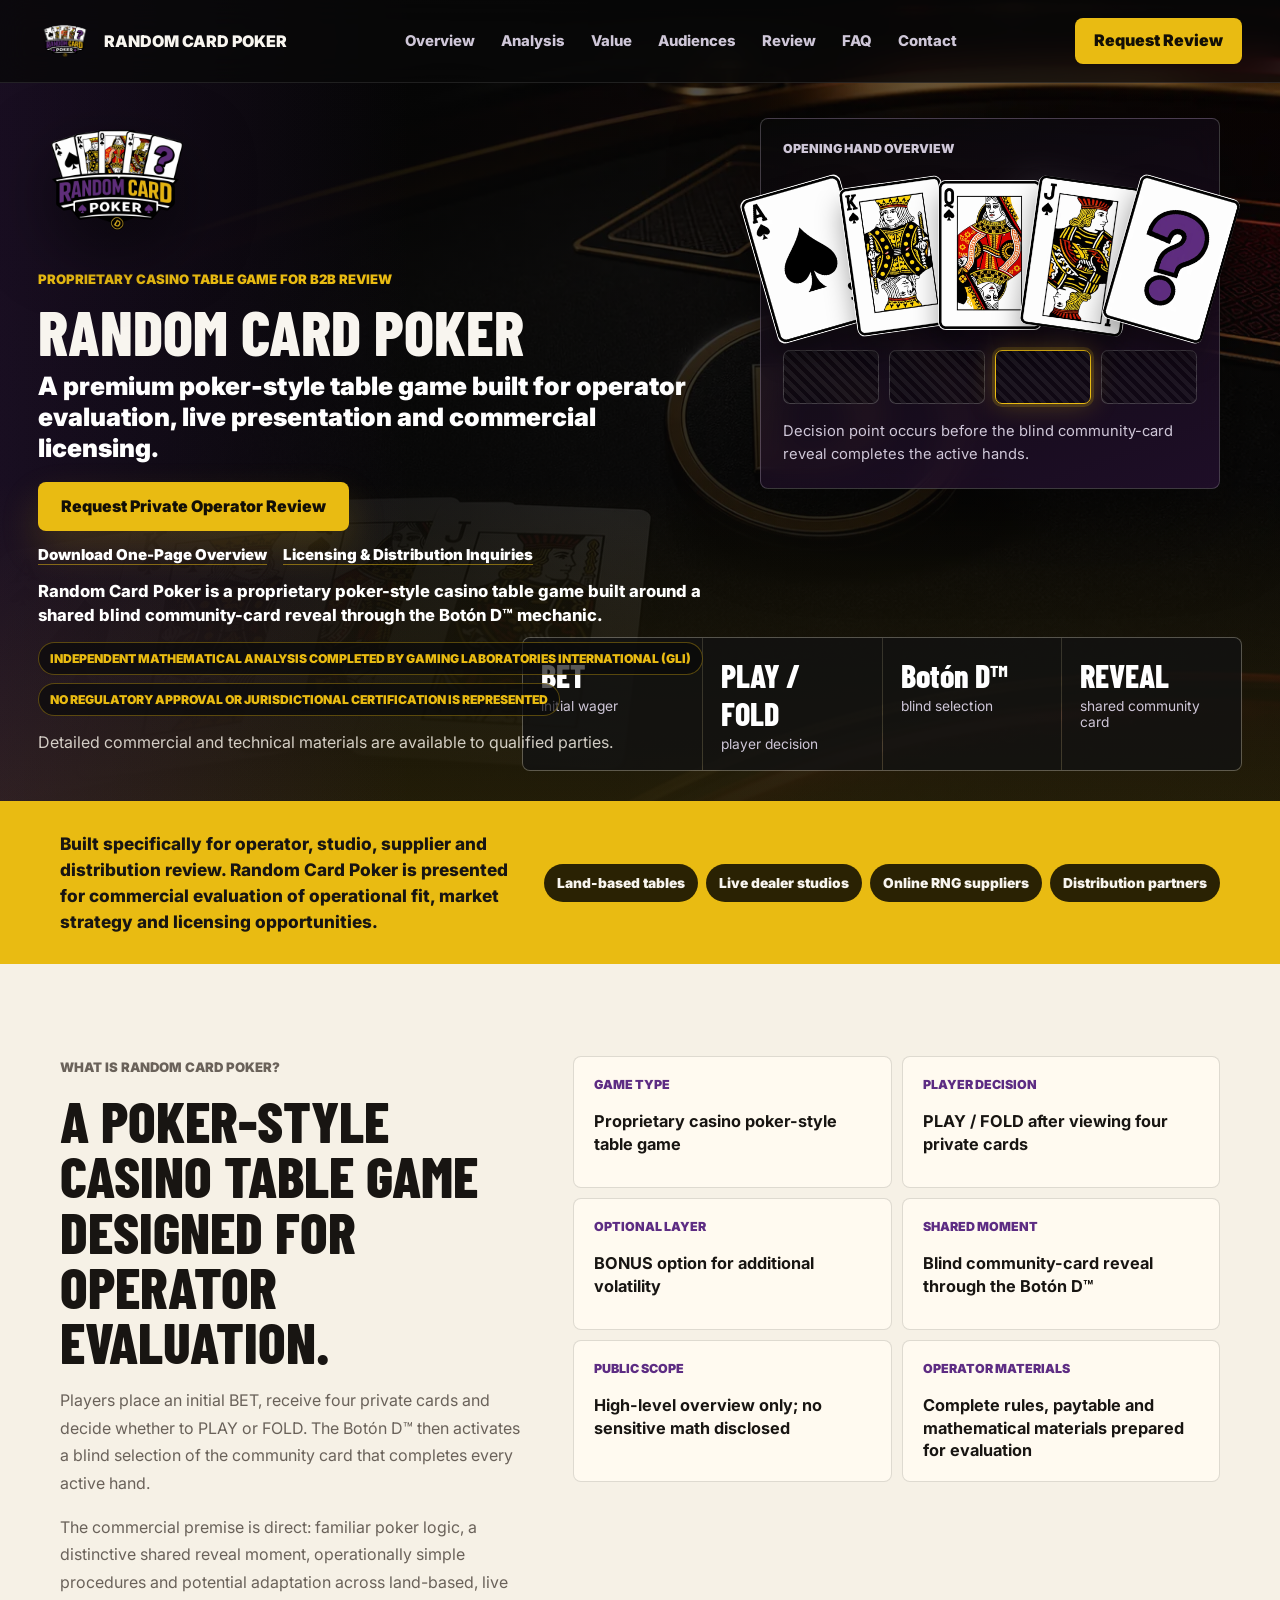
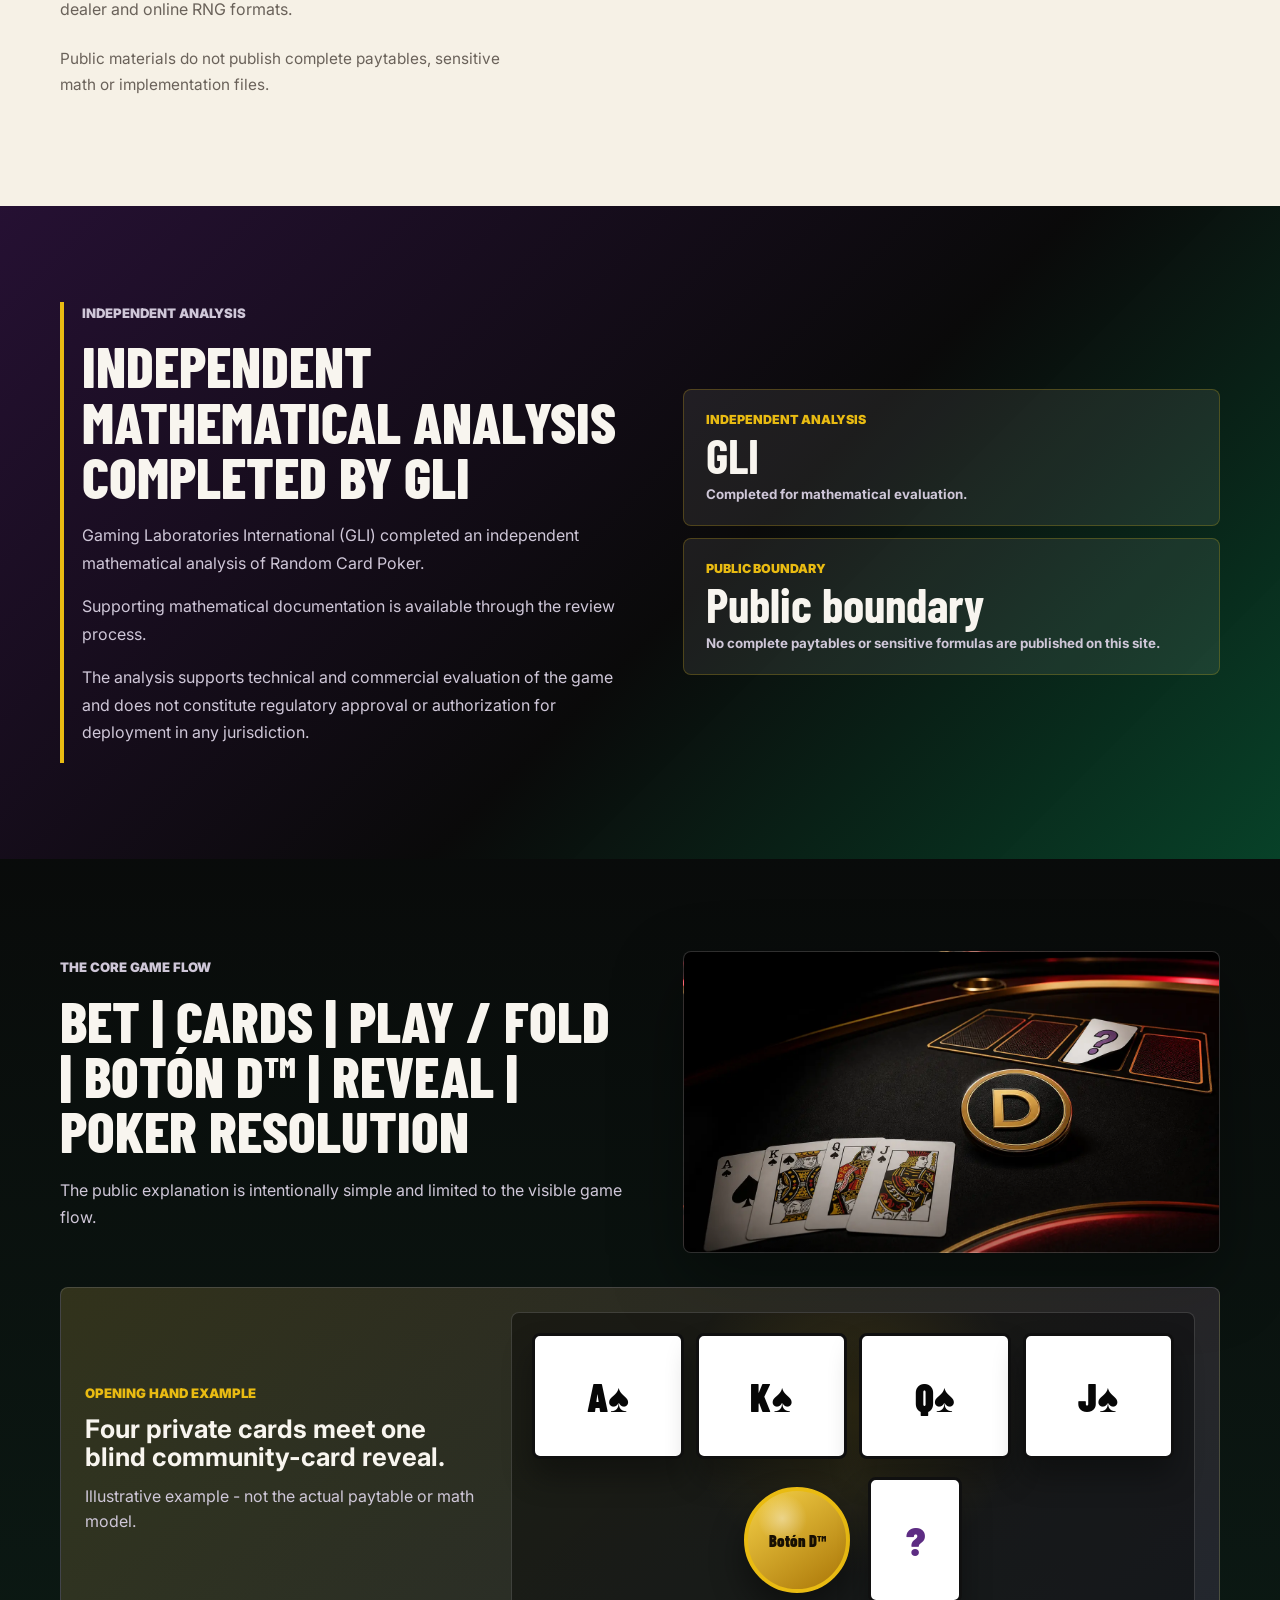
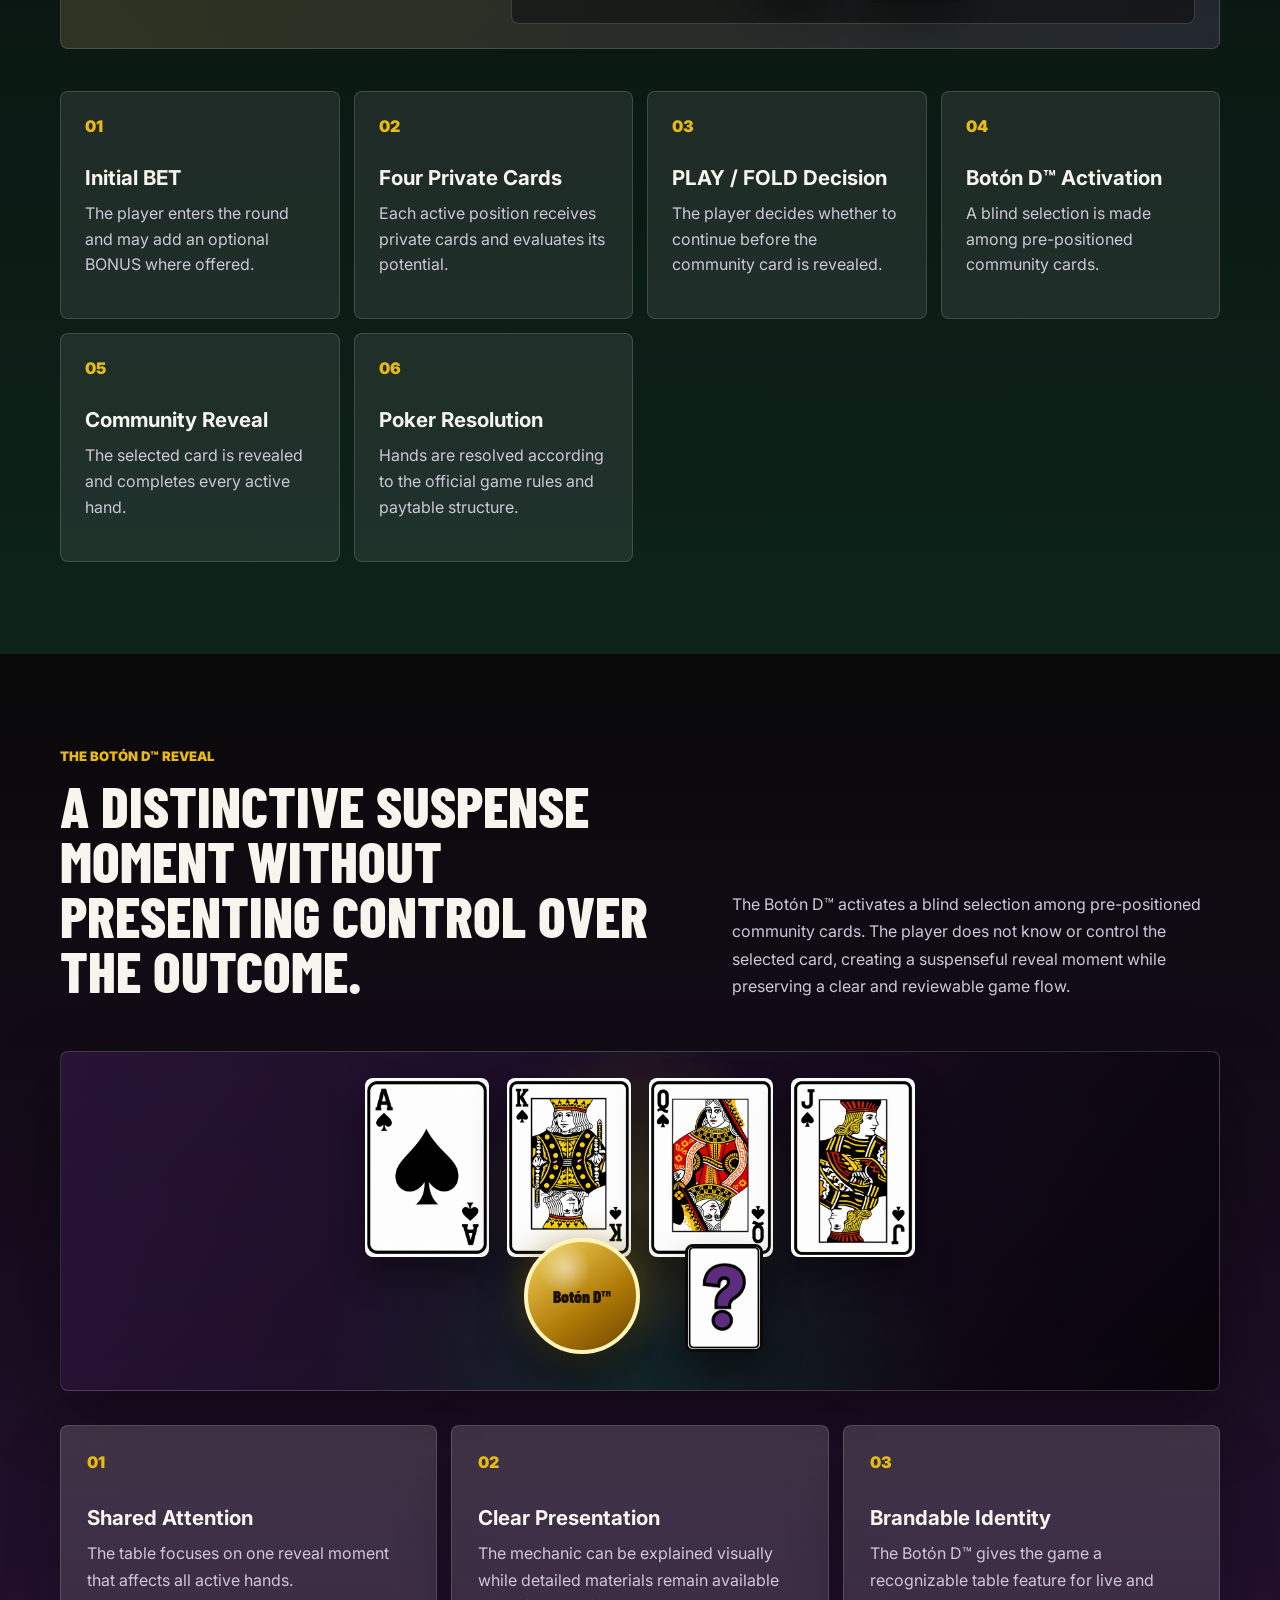
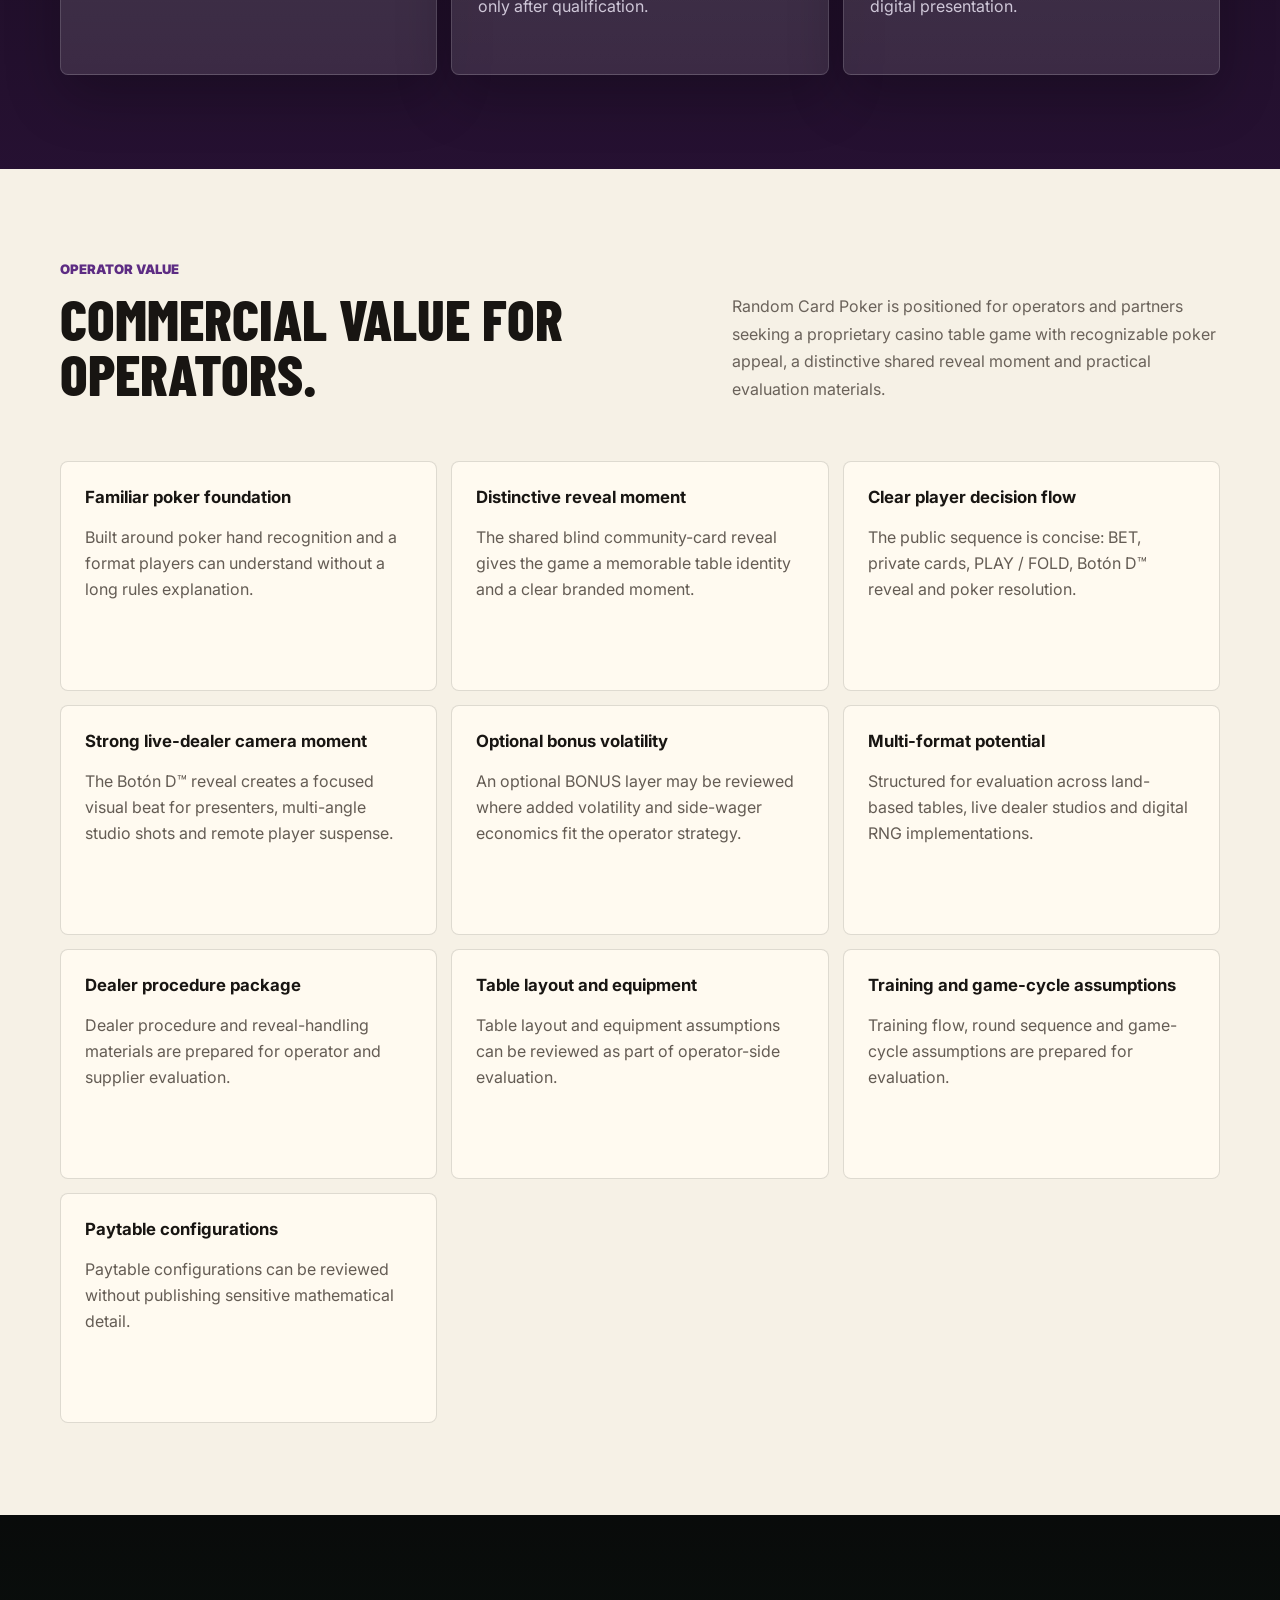
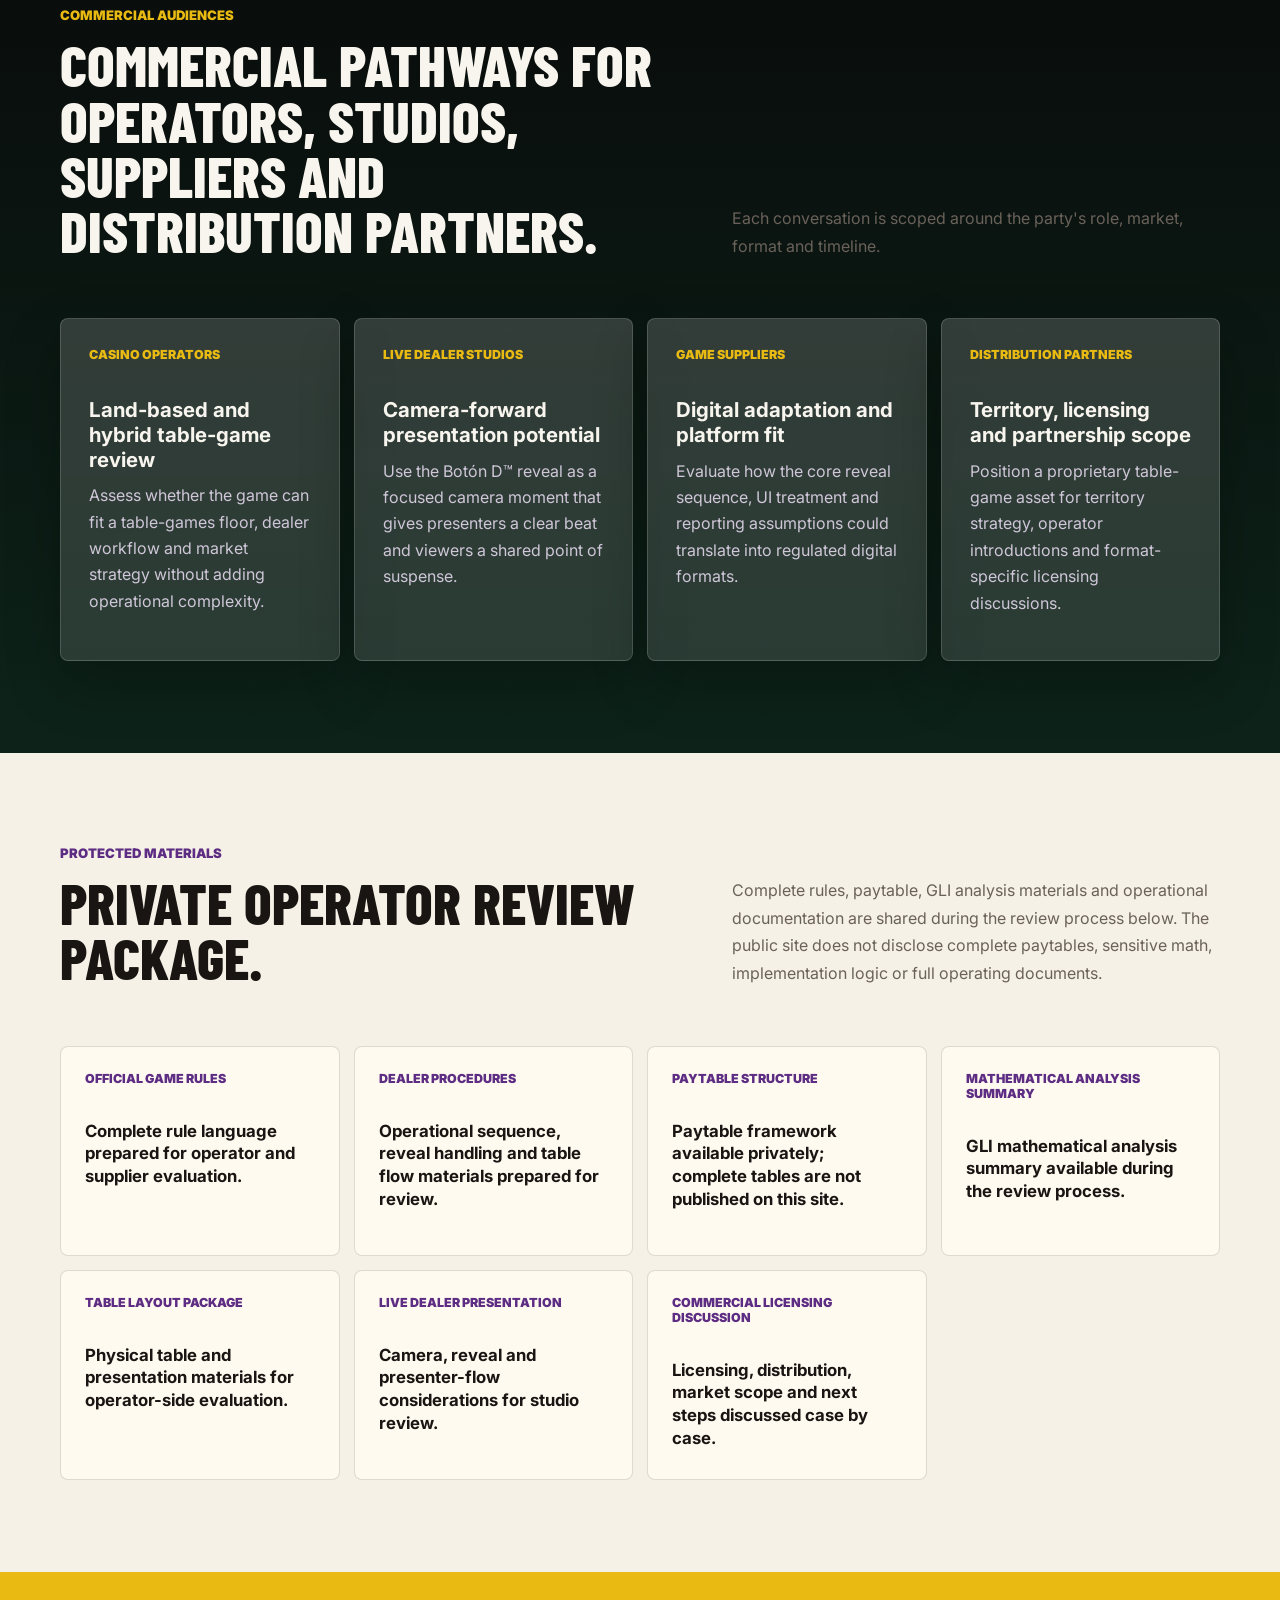
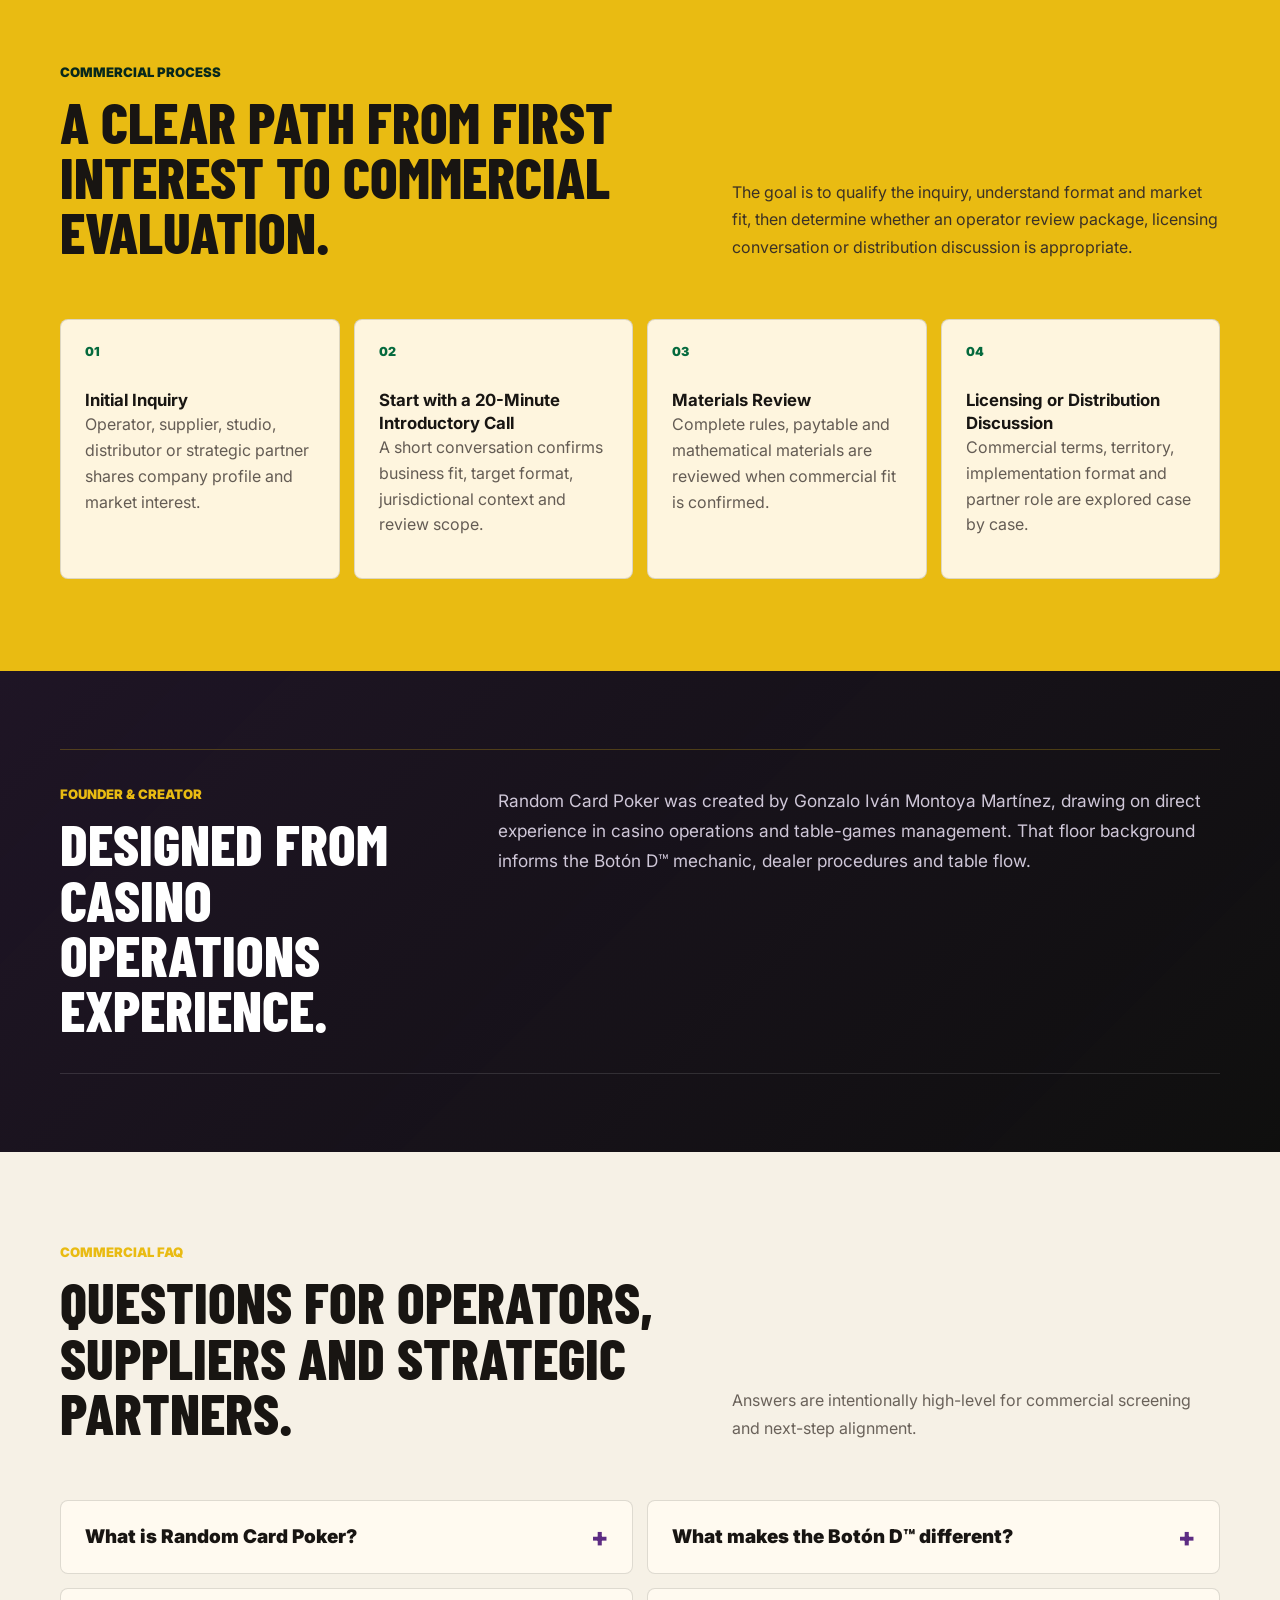
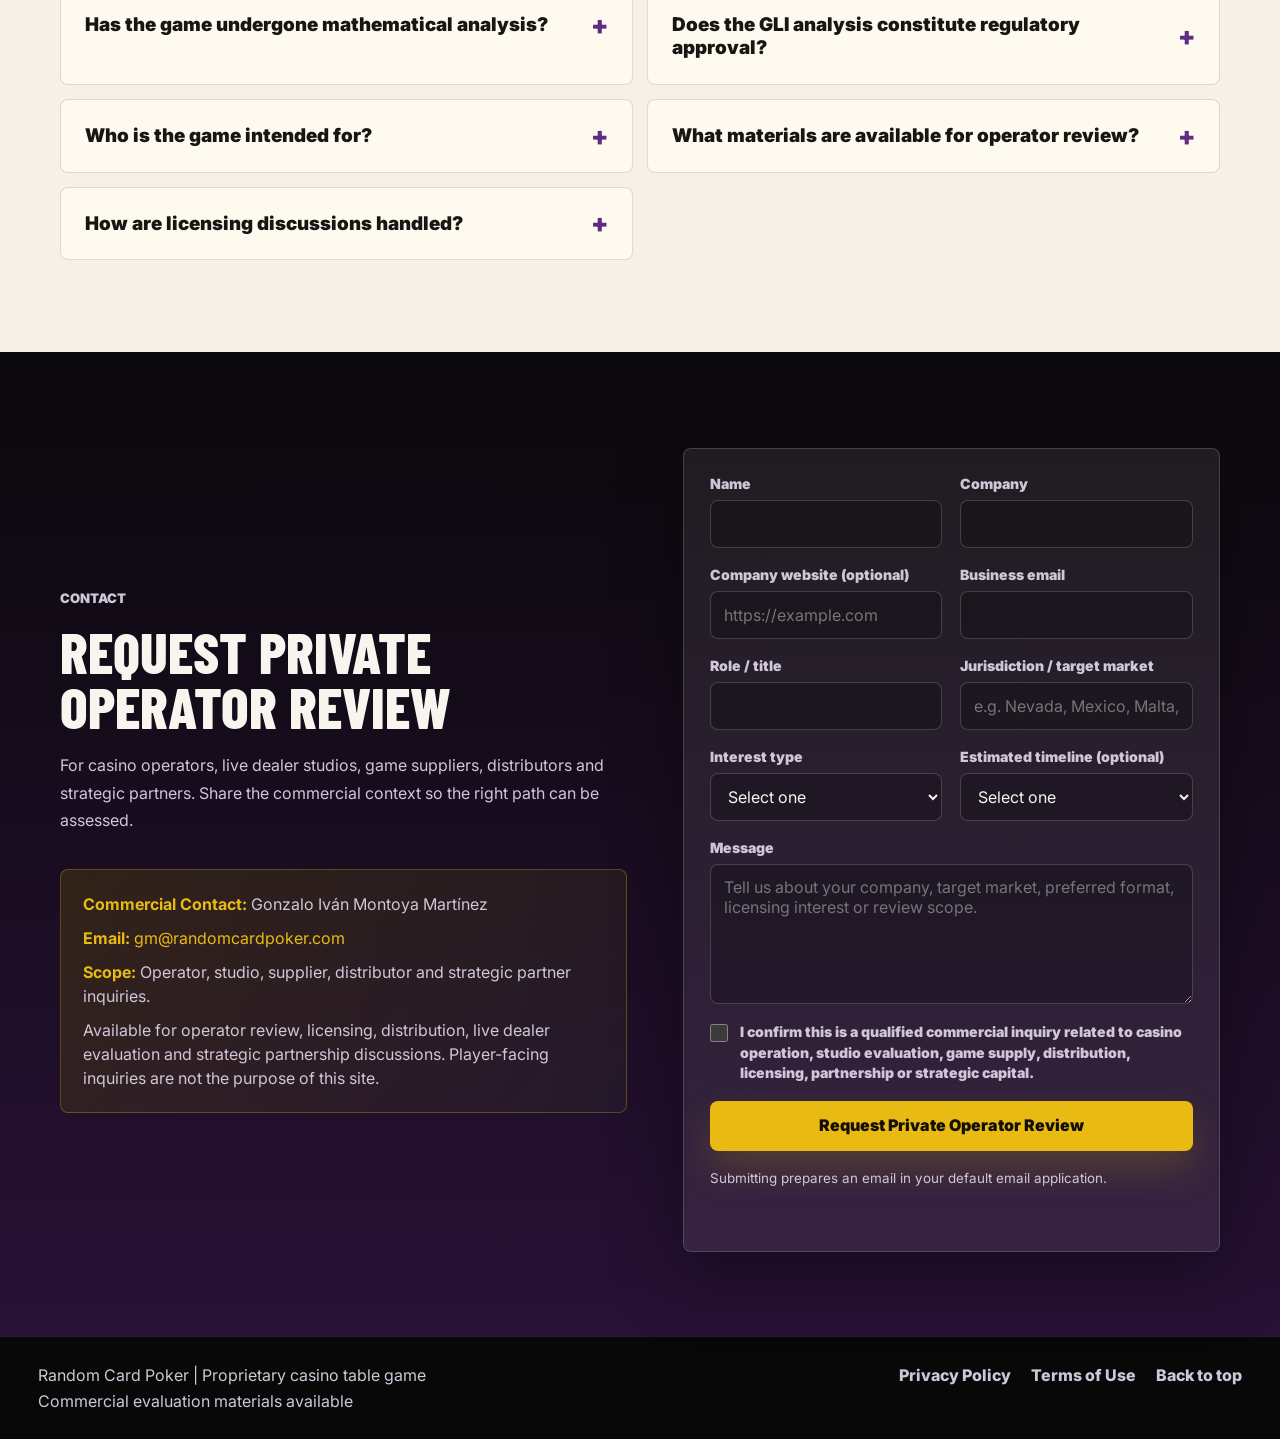
==== commit 8d1a6530: "Finish accessible FAQ and form guidance" ====
--- a/index.html
+++ b/index.html
@@ -3,25 +3,25 @@
   <head>
     <meta charset="utf-8">
     <meta name="viewport" content="width=device-width, initial-scale=1">
-    <title>Random Card Poker | Proprietary Casino Table Game for Operators and Partners</title>
+    <title>Random Card Poker | Proprietary Casino Table Game for Operators</title>
     <meta
       name="description"
-      content="Random Card Poker is a proprietary poker-style casino table game for casino operators, live dealer studios, game suppliers, distributors and strategic partners. Commercial and technical materials support operator, studio, supplier and distribution evaluation."
+      content="A proprietary poker-style casino table game built for operator evaluation, live presentation and commercial licensing."
     >
     <meta name="robots" content="index, follow">
     <link rel="canonical" href="https://randomcardpoker.com/">
     <meta property="og:type" content="website">
     <meta property="og:url" content="https://randomcardpoker.com/">
-    <meta property="og:title" content="Random Card Poker | Proprietary Casino Table Game for Operators and Partners">
-    <meta property="og:description" content="Random Card Poker is a proprietary poker-style casino table game for casino operators, live dealer studios, game suppliers, distributors and strategic partners. Commercial and technical materials support operator, studio, supplier and distribution evaluation.">
+    <meta property="og:title" content="Random Card Poker | Proprietary Casino Table Game for Operators">
+    <meta property="og:description" content="A proprietary poker-style casino table game built for operator evaluation, live presentation and commercial licensing.">
     <meta property="og:image" content="https://randomcardpoker.com/assets/rcp-og-image.png">
     <meta property="og:image:type" content="image/png">
     <meta property="og:image:width" content="1200">
     <meta property="og:image:height" content="630">
     <meta property="og:image:alt" content="Random Card Poker &mdash; proprietary casino poker table game">
     <meta name="twitter:card" content="summary_large_image">
-    <meta name="twitter:title" content="Random Card Poker | Proprietary Casino Table Game for Operators and Partners">
-    <meta name="twitter:description" content="Random Card Poker is a proprietary poker-style casino table game for casino operators, live dealer studios, game suppliers, distributors and strategic partners. Commercial and technical materials support operator, studio, supplier and distribution evaluation.">
+    <meta name="twitter:title" content="Random Card Poker | Proprietary Casino Table Game for Operators">
+    <meta name="twitter:description" content="A proprietary poker-style casino table game built for operator evaluation, live presentation and commercial licensing.">
     <meta name="twitter:image" content="https://randomcardpoker.com/assets/rcp-og-image.png">
     <link rel="icon" href="/favicon.ico" sizes="32x32">
     <link rel="icon" href="/favicon.svg" type="image/svg+xml">
@@ -47,7 +47,7 @@
         }
       }
     </script>
-    <link rel="stylesheet" href="styles.css?v=b2b-premium-20260709-cards">
+    <link rel="stylesheet" href="styles.css?v=b2b-premium-20260729-final">
   </head>
   <body>
     <header class="site-header" aria-label="Primary navigation">
@@ -55,7 +55,7 @@
         <img alt="Random Card Poker mark" src="[data-uri]">
         <span>Random Card Poker</span>
       </a>
-      <nav class="main-nav" aria-label="Sections">
+      <nav class="main-nav" id="primary-menu" aria-label="Sections">
         <a href="#overview">Overview</a>
         <a href="#analysis">Analysis</a>
         <a href="#operators">Value</a>
@@ -64,6 +64,17 @@
         <a href="#faq">FAQ</a>
         <a href="#contact">Contact</a>
       </nav>
+      <button
+        class="menu-toggle"
+        type="button"
+        aria-label="Open navigation menu"
+        aria-controls="primary-menu"
+        aria-expanded="false"
+      >
+        <span></span>
+        <span></span>
+        <span></span>
+      </button>
       <a class="header-action" href="#contact">Request Review</a>
     </header>
 
@@ -314,15 +325,15 @@
 
           <div class="boton-demo" aria-label="Animated Bot&oacute;n D reveal demonstration">
             <div class="boton-demo-table">
-              <div class="demo-slots" aria-hidden="true">
-                <img class="demo-slot-card" alt="" src="assets/rcp-opening-card-1.webp">
-                <img class="demo-slot-card" alt="" src="assets/rcp-opening-card-2.webp">
-                <img class="demo-slot-card" alt="" src="assets/rcp-opening-card-3.webp">
-                <img class="demo-slot-card" alt="" src="assets/rcp-opening-card-4.webp">
+              <div class="demo-slots">
+                <img class="demo-slot-card" alt="Face-down community-card position one" src="assets/rcp-opening-card-1.webp">
+                <img class="demo-slot-card" alt="Face-down community-card position two" src="assets/rcp-opening-card-2.webp">
+                <img class="demo-slot-card" alt="Face-down community-card position three" src="assets/rcp-opening-card-3.webp">
+                <img class="demo-slot-card" alt="Face-down community-card position four" src="assets/rcp-opening-card-4.webp">
               </div>
               <button class="demo-d-button" type="button" aria-label="Illustrative Bot&oacute;n D activation" disabled>Bot&oacute;n D&trade;</button>
-              <div class="demo-flip-card" aria-hidden="true">
-                <img alt="" src="assets/rcp-opening-card-5.webp">
+              <div class="demo-flip-card">
+                <img alt="Blind community-card reveal with purple question mark" src="assets/rcp-opening-card-5.webp">
               </div>
             </div>
           </div>
@@ -555,34 +566,34 @@
           </div>
 
           <div class="faq-grid" aria-label="Commercial frequently asked questions">
-            <article>
-              <h3>What is Random Card Poker?</h3>
+            <details>
+              <summary>What is Random Card Poker?</summary>
               <p>Random Card Poker is a proprietary poker-style casino table game built around a shared blind community-card reveal through the Bot&oacute;n D&trade; mechanic.</p>
-            </article>
-            <article>
-              <h3>What makes the Bot&oacute;n D&trade; different?</h3>
+            </details>
+            <details>
+              <summary>What makes the Bot&oacute;n D&trade; different?</summary>
               <p>The Bot&oacute;n D&trade; creates a blind selection moment before the shared community card is revealed, giving the game a clear table identity without presenting player control over the outcome.</p>
-            </article>
-            <article>
-              <h3>Has the game undergone mathematical analysis?</h3>
+            </details>
+            <details>
+              <summary>Has the game undergone mathematical analysis?</summary>
               <p>Yes. GLI completed an independent mathematical analysis. Supporting mathematical documentation is available through the review process.</p>
-            </article>
-            <article>
-              <h3>Does the GLI analysis constitute regulatory approval?</h3>
+            </details>
+            <details>
+              <summary>Does the GLI analysis constitute regulatory approval?</summary>
               <p>No. The analysis supports technical and commercial evaluation of the game and does not constitute regulatory approval or authorization for deployment in any jurisdiction.</p>
-            </article>
-            <article>
-              <h3>Who is the game intended for?</h3>
+            </details>
+            <details>
+              <summary>Who is the game intended for?</summary>
               <p>The site is intended for casino operators, live dealer studios, game suppliers, distribution partners and strategic commercial partners.</p>
-            </article>
-            <article>
-              <h3>What materials are available for operator review?</h3>
+            </details>
+            <details>
+              <summary>What materials are available for operator review?</summary>
               <p>Official rules, dealer procedures, paytable structure, GLI analysis materials, table layout materials and live dealer presentation notes are available through the operator review process.</p>
-            </article>
-            <article>
-              <h3>How are licensing discussions handled?</h3>
+            </details>
+            <details>
+              <summary>How are licensing discussions handled?</summary>
               <p>Commercial structures are tailored to format, territory, scope and partner role. Specific terms are discussed after initial qualification.</p>
-            </article>
+            </details>
           </div>
         </div>
       </section>
@@ -663,6 +674,7 @@
               <span>I confirm this is a qualified commercial inquiry related to casino operation, studio evaluation, game supply, distribution, licensing, partnership or strategic capital.</span>
             </label>
             <button class="button button-primary full-span" type="submit">Request Private Operator Review</button>
+            <p class="form-note full-span">Submitting prepares an email in your default email application.</p>
             <p class="form-status full-span" id="form-status" role="status"></p>
           </form>
         </div>
@@ -681,6 +693,6 @@
       </nav>
     </footer>
 
-    <script src="script.js?v=b2b-premium-20260703-2"></script>
+    <script src="script.js?v=b2b-premium-20260729-final"></script>
   </body>
 </html>
--- a/styles.css
+++ b/styles.css
@@ -106,6 +106,41 @@
   color: var(--gold);
 }
 
+.menu-toggle {
+  display: none;
+  width: 44px;
+  height: 44px;
+  align-items: center;
+  justify-content: center;
+  flex-direction: column;
+  gap: 5px;
+  padding: 0;
+  border: 1px solid rgba(255, 255, 255, 0.24);
+  border-radius: var(--radius);
+  color: var(--ink);
+  background: rgba(255, 255, 255, 0.06);
+  cursor: pointer;
+}
+
+.menu-toggle span {
+  width: 19px;
+  height: 2px;
+  background: currentColor;
+  transition: transform 160ms ease, opacity 160ms ease;
+}
+
+.menu-toggle[aria-expanded="true"] span:first-child {
+  transform: translateY(7px) rotate(45deg);
+}
+
+.menu-toggle[aria-expanded="true"] span:nth-child(2) {
+  opacity: 0;
+}
+
+.menu-toggle[aria-expanded="true"] span:last-child {
+  transform: translateY(-7px) rotate(-45deg);
+}
+
 .header-action,
 .button {
   display: inline-flex;
@@ -974,27 +1009,49 @@
   gap: 14px;
 }
 
-.faq-grid article {
-  min-height: 210px;
+.faq-grid details {
   padding: 24px;
   border: 1px solid rgba(24, 21, 18, 0.14);
   border-radius: var(--radius);
   background: #fffaf0;
-  transition: transform 180ms ease, border-color 180ms ease;
-}
-
-.faq-grid article:hover {
+  transition: border-color 180ms ease, background 180ms ease;
+}
+
+.faq-grid details:hover,
+.faq-grid details[open] {
   border-color: rgba(93, 44, 131, 0.35);
-  transform: translateY(-4px);
-}
-
-.faq-grid h3 {
-  margin-bottom: 14px;
+}
+
+.faq-grid summary {
+  position: relative;
+  padding-right: 34px;
+  cursor: pointer;
+  list-style: none;
   font-size: 1.18rem;
+  font-weight: 900;
   line-height: 1.25;
 }
 
+.faq-grid summary::-webkit-details-marker {
+  display: none;
+}
+
+.faq-grid summary::after {
+  content: "+";
+  position: absolute;
+  top: 50%;
+  right: 0;
+  color: var(--purple);
+  font-size: 1.6rem;
+  transform: translateY(-50%);
+}
+
+.faq-grid details[open] summary::after {
+  content: "−";
+}
+
 .faq-grid p {
+  margin-top: 14px;
   color: #645c54;
   line-height: 1.64;
 }
@@ -1154,6 +1211,13 @@
   color: var(--gold);
   font-size: 0.9rem;
   line-height: 1.4;
+}
+
+.form-note {
+  margin: 0;
+  color: var(--muted);
+  font-size: 0.84rem;
+  line-height: 1.45;
 }
 
 .legal-page {
@@ -1256,11 +1320,35 @@
 
 @media (max-width: 1050px) {
   .site-header {
-    grid-template-columns: 1fr auto;
+    grid-template-columns: 1fr auto auto;
+    gap: 12px;
   }
 
   .main-nav {
     display: none;
+    position: absolute;
+    inset: 100% 0 auto;
+    flex-direction: column;
+    gap: 0;
+    padding: 10px 18px 18px;
+    border-bottom: 1px solid rgba(255, 255, 255, 0.12);
+    background: rgba(8, 8, 8, 0.98);
+    box-shadow: 0 18px 32px rgba(0, 0, 0, 0.36);
+  }
+
+  .main-nav.is-open {
+    display: flex;
+  }
+
+  .main-nav a {
+    min-height: 46px;
+    display: flex;
+    align-items: center;
+    border-bottom: 1px solid rgba(255, 255, 255, 0.08);
+  }
+
+  .menu-toggle {
+    display: inline-flex;
   }
 
   h1 {
@@ -1321,6 +1409,11 @@
     padding: 10px 11px;
     font-size: 0.78rem;
     text-align: center;
+  }
+
+  .menu-toggle {
+    width: 40px;
+    height: 40px;
   }
 
   .hero {
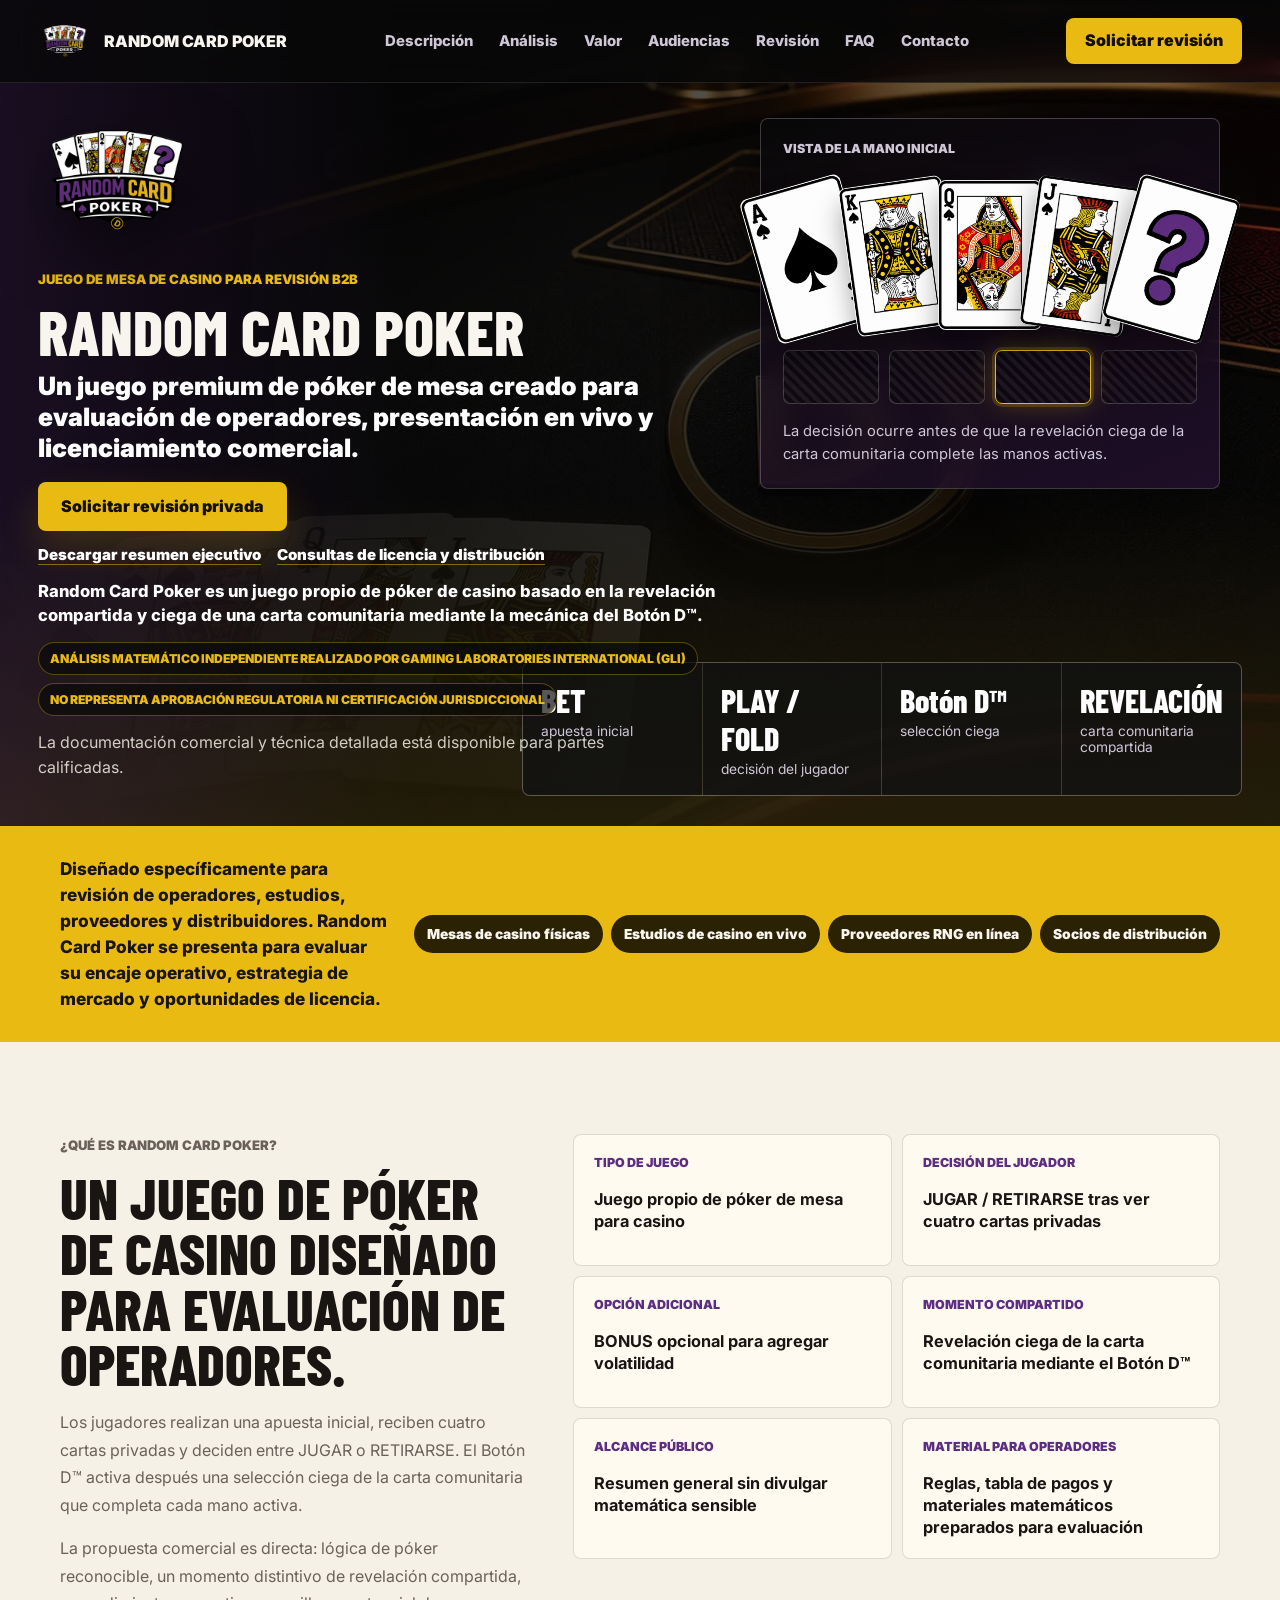
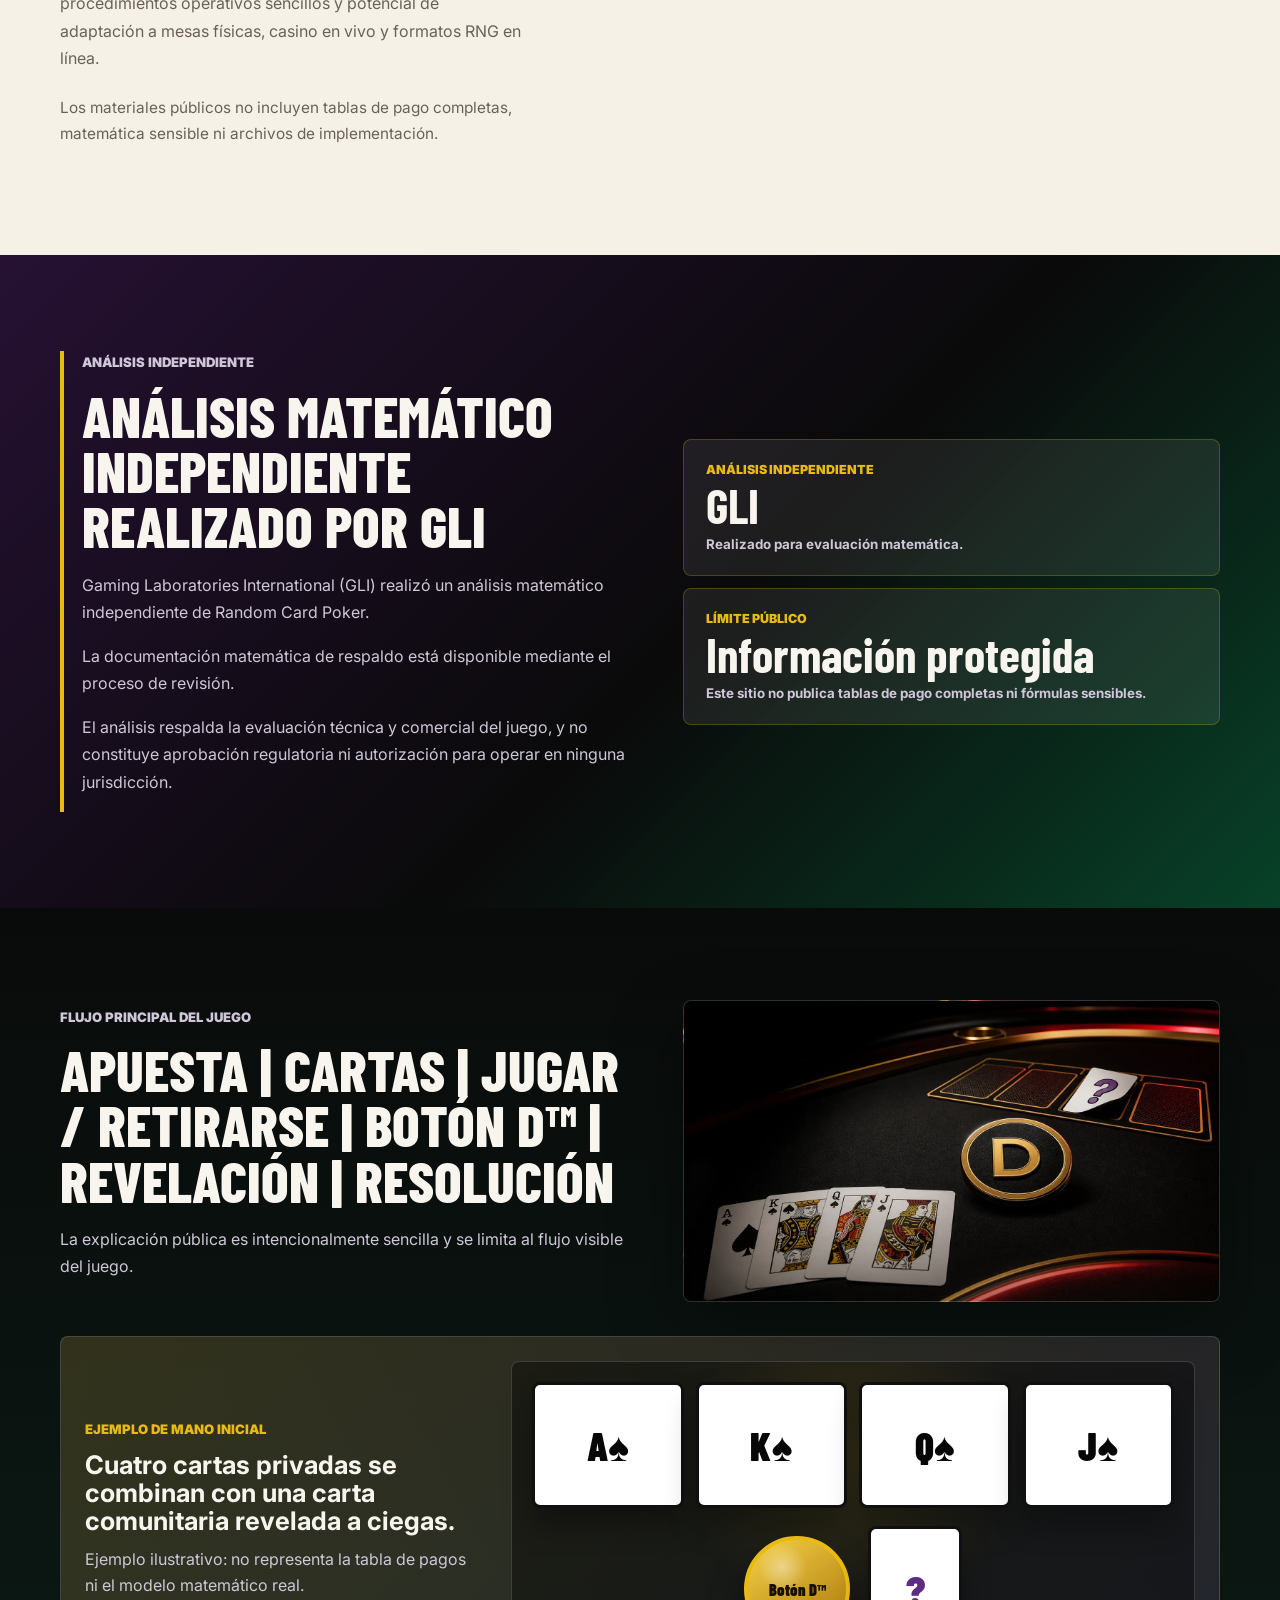
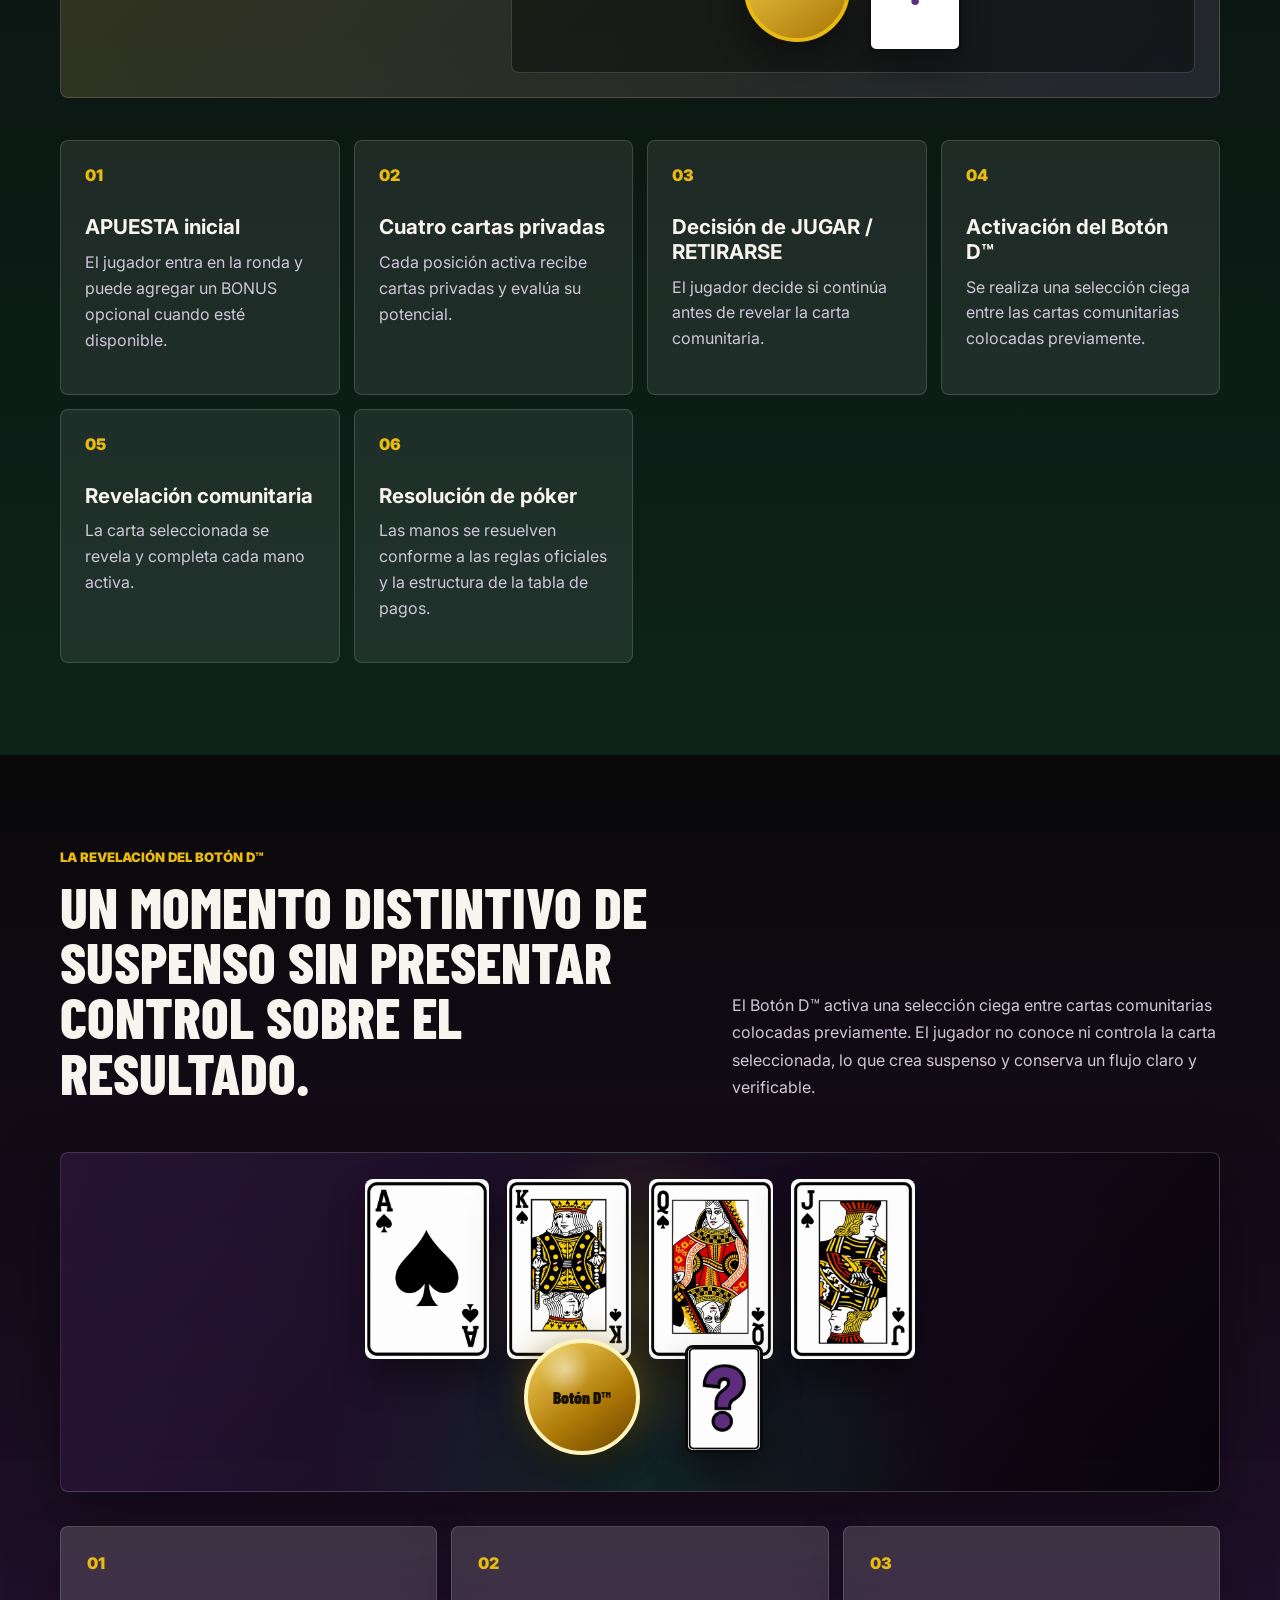
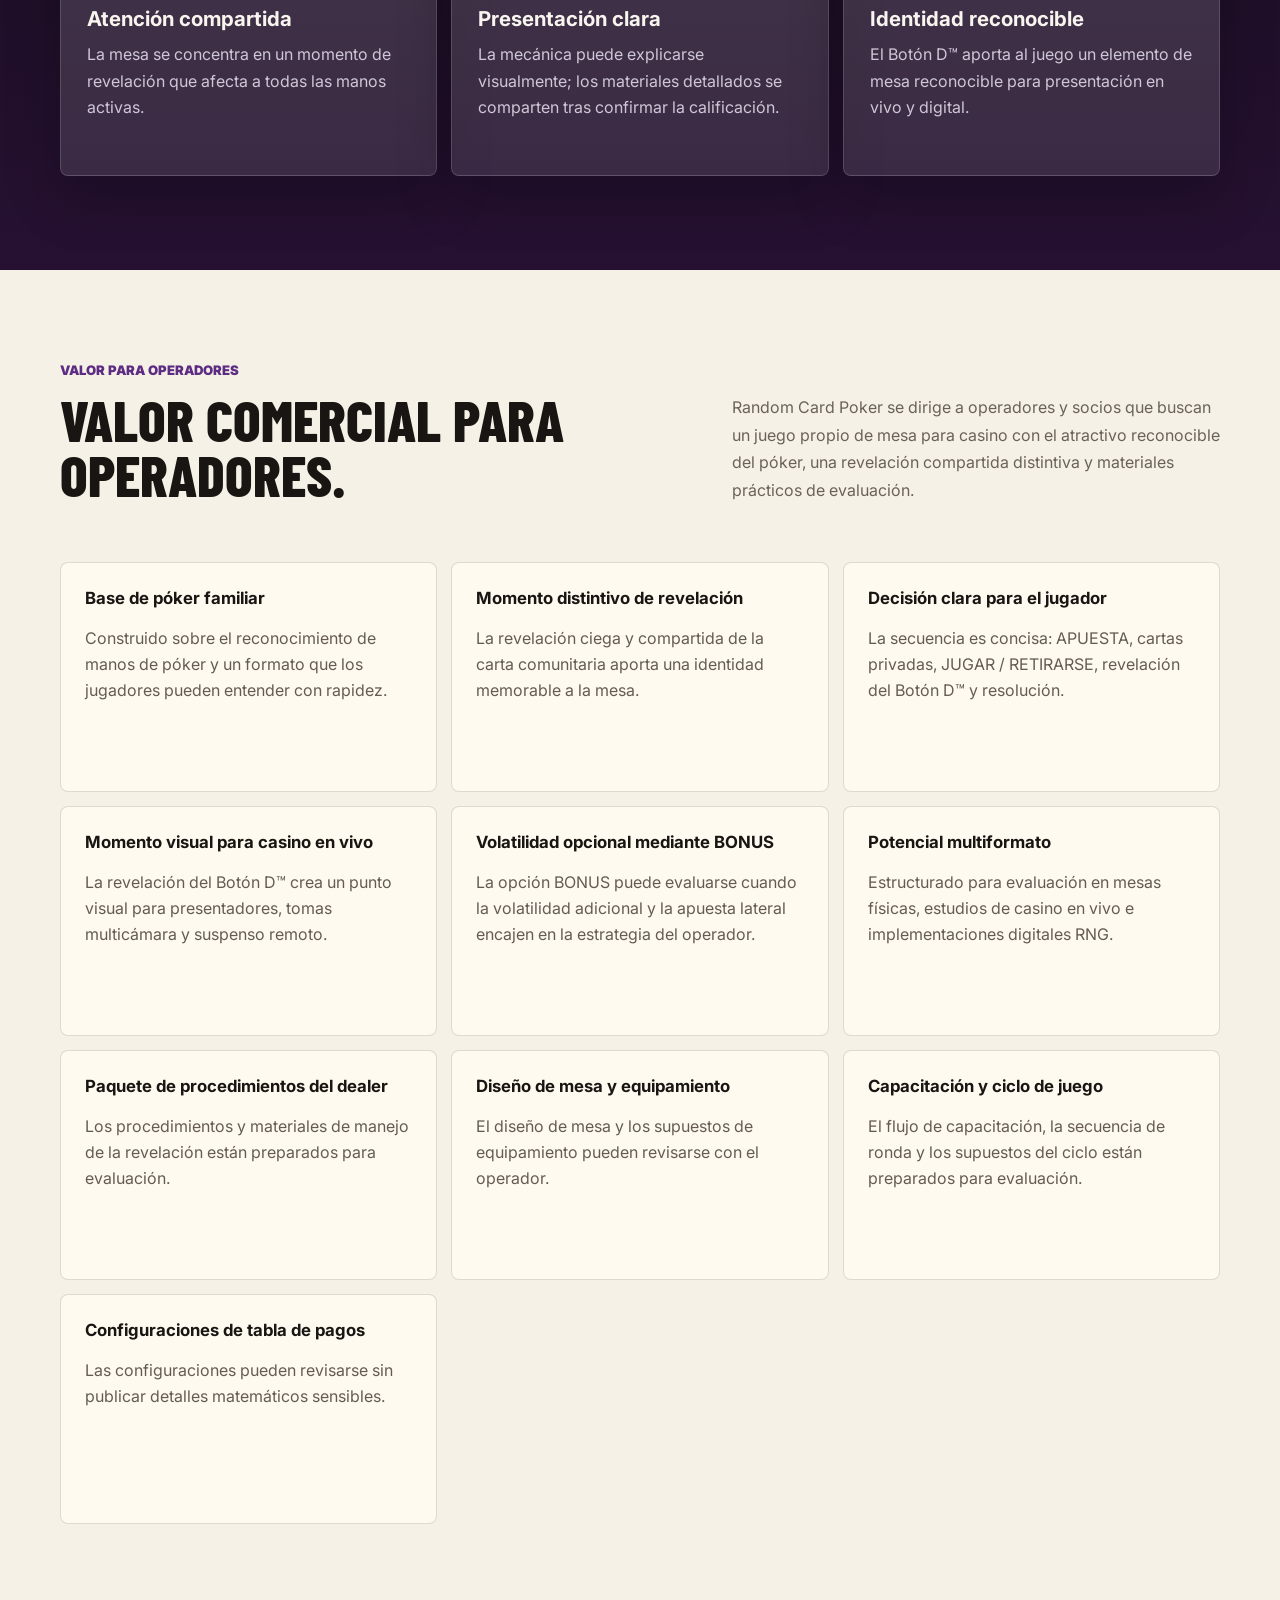
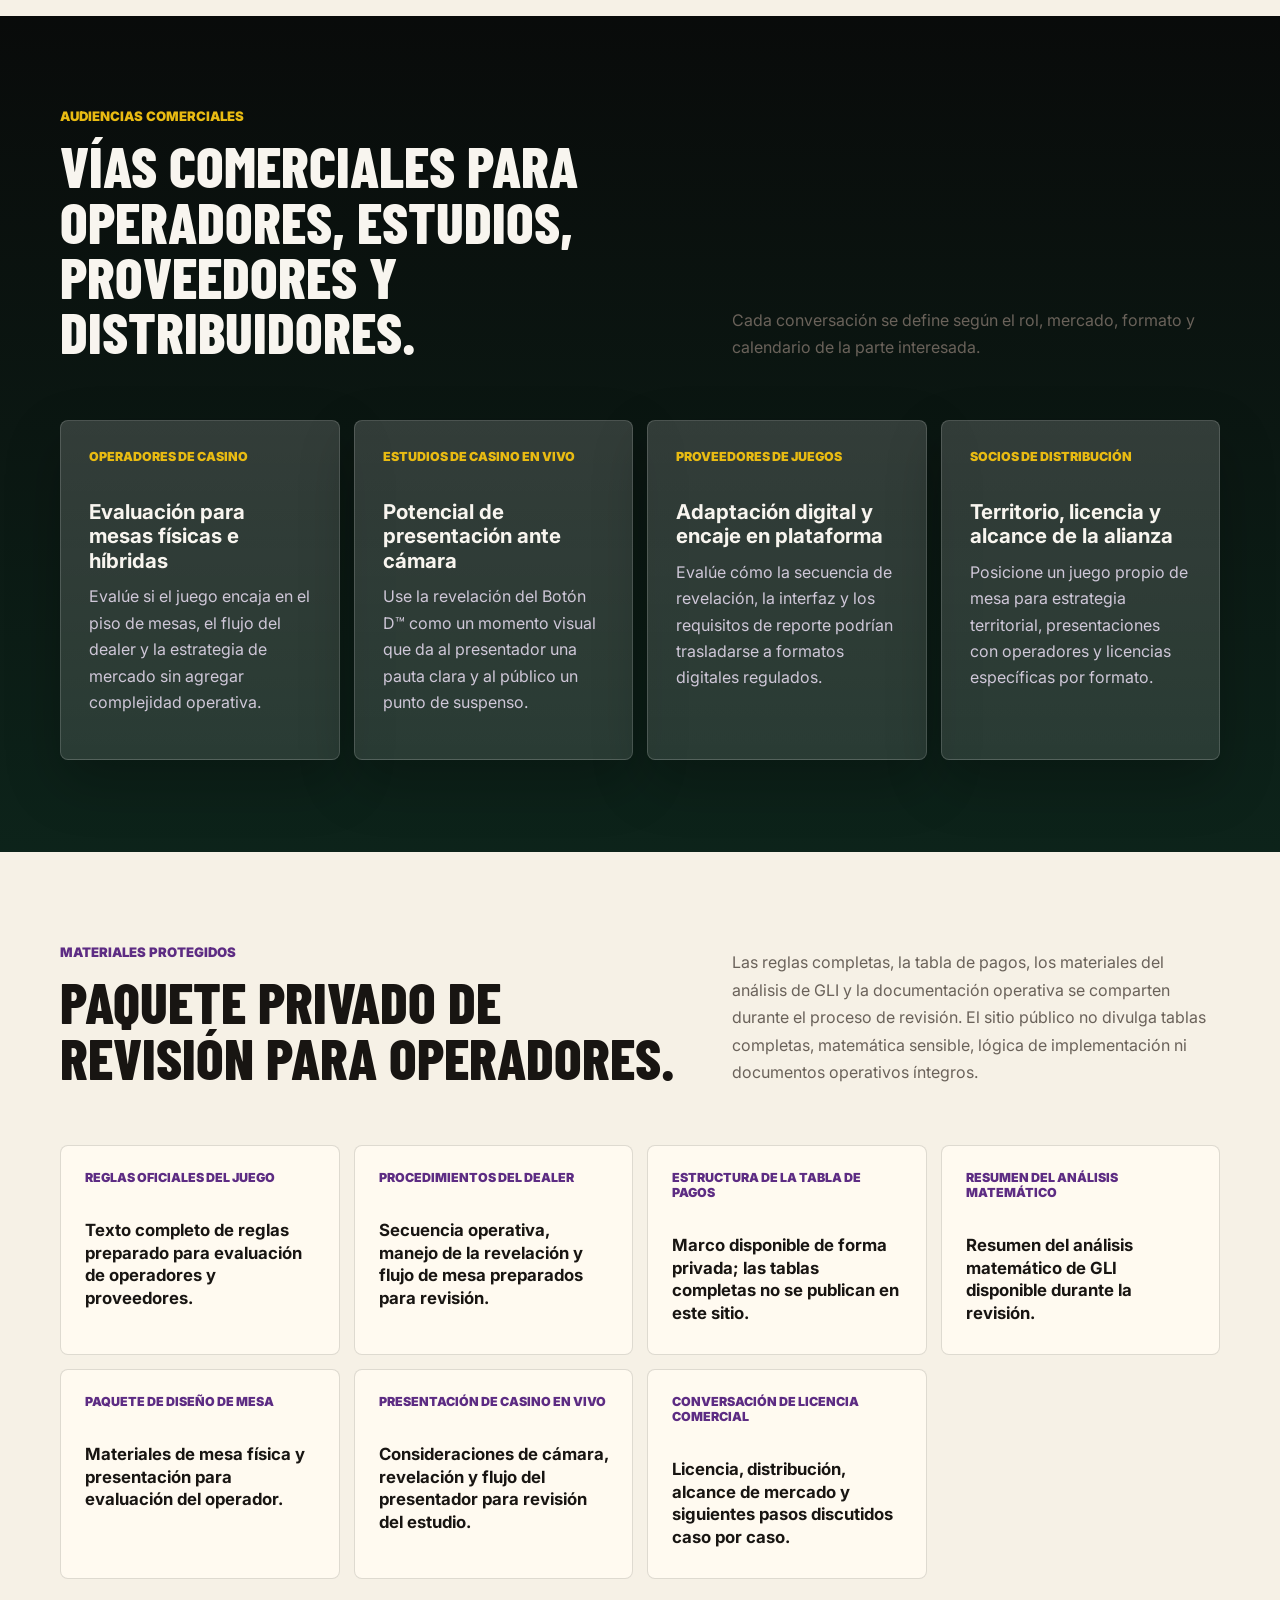
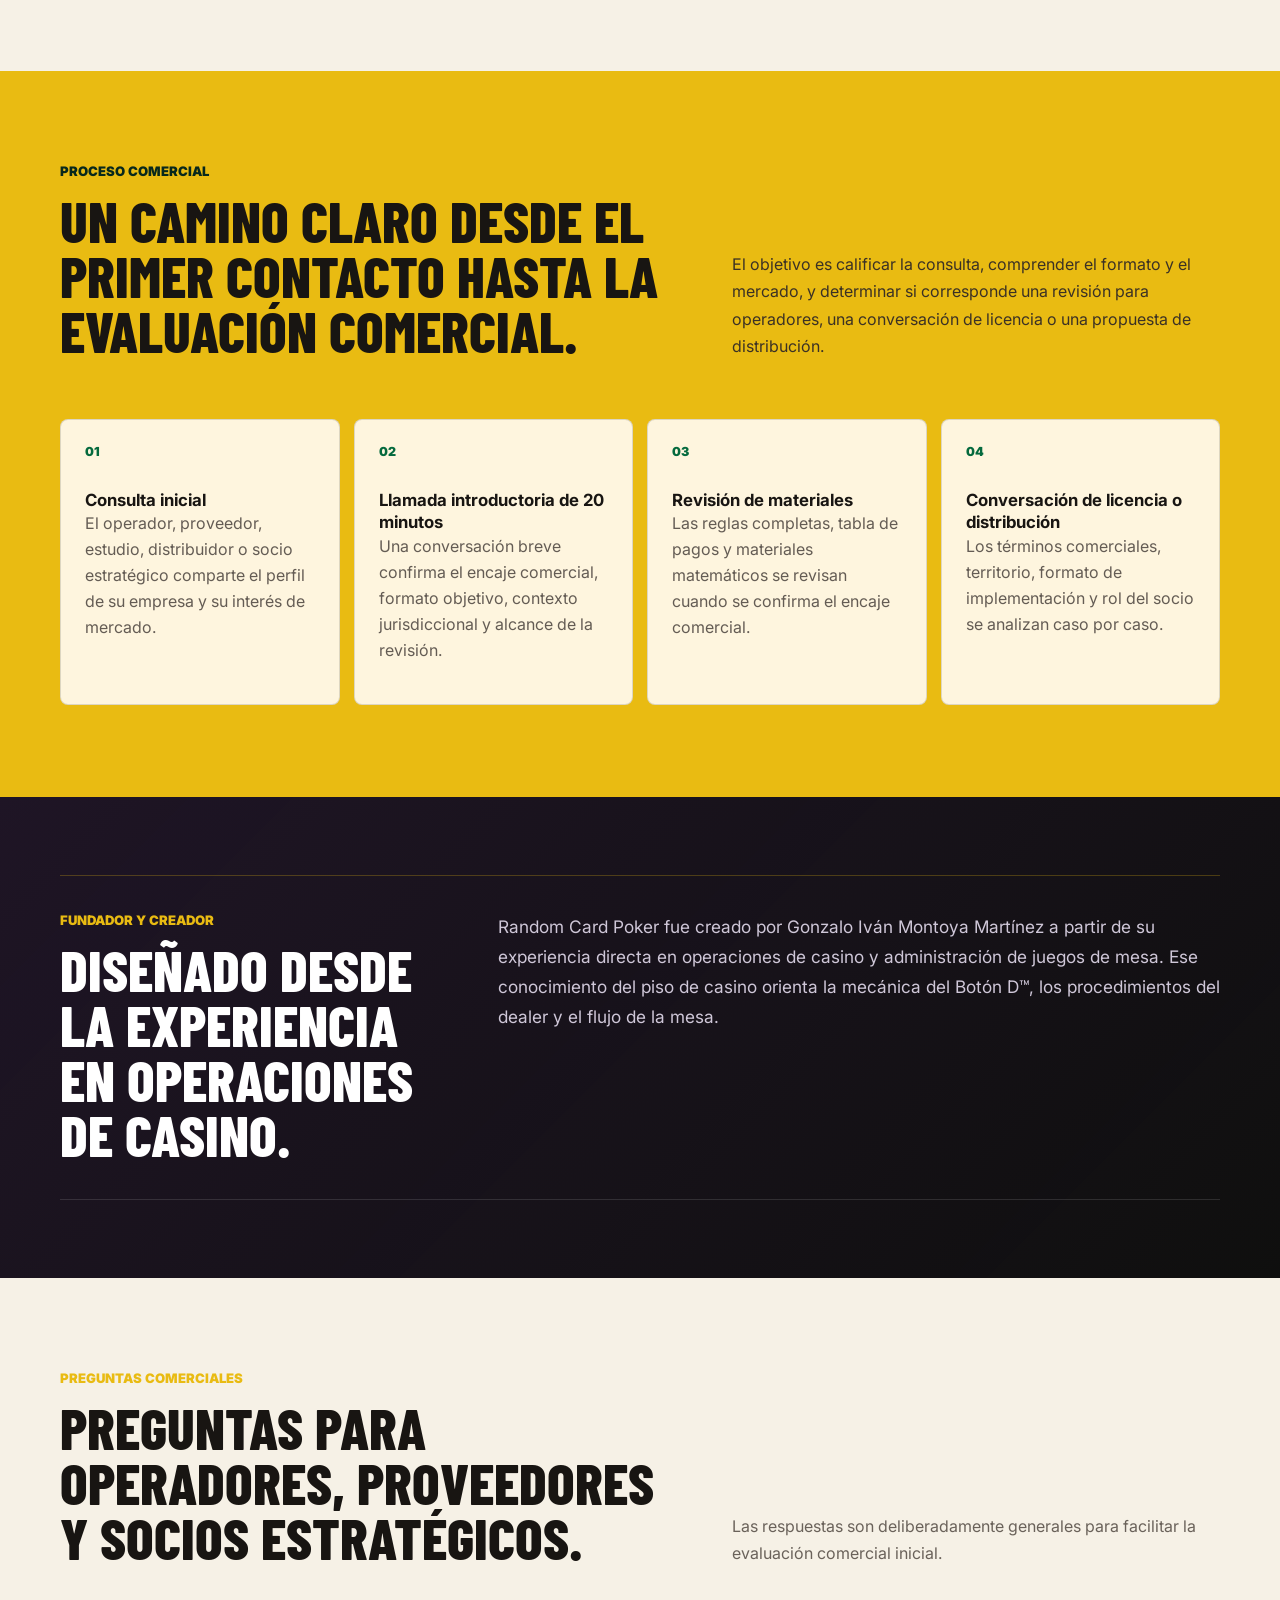
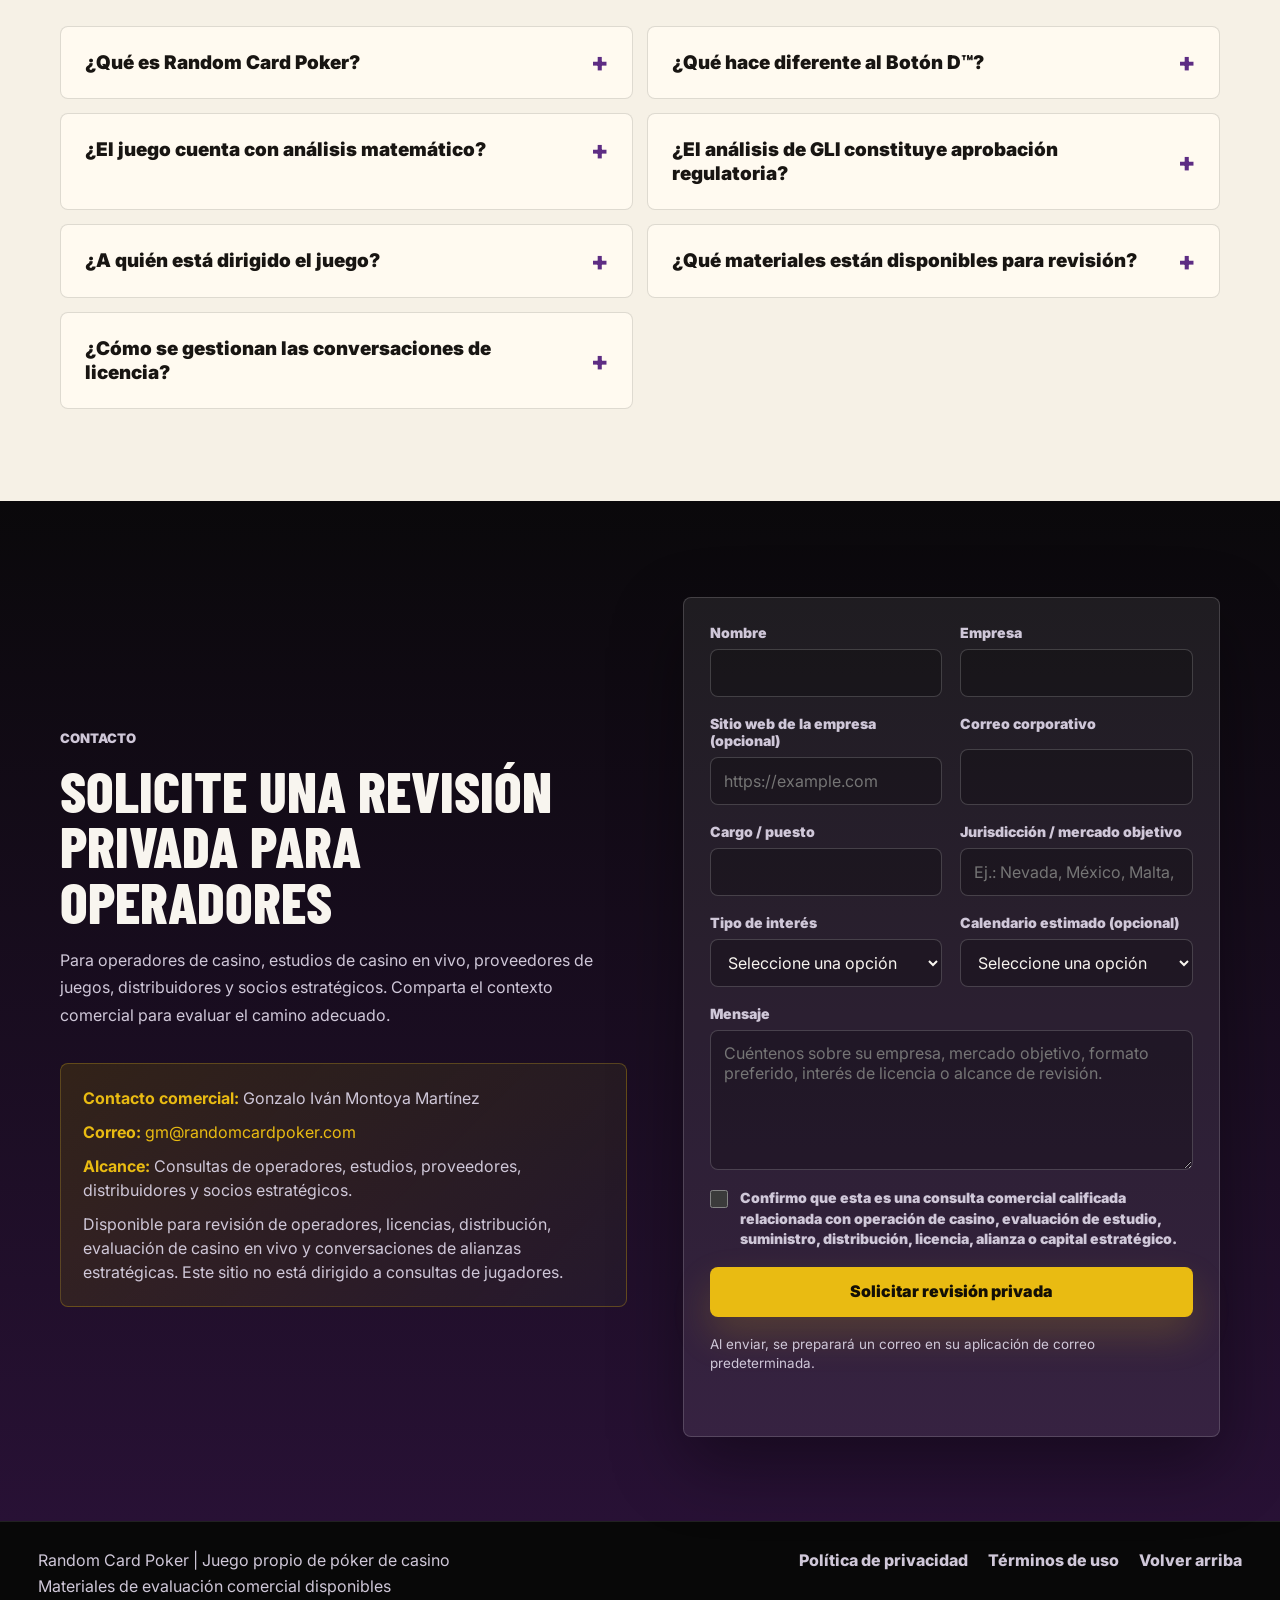
==== commit f4d37d90: "Translate public site to Spanish" ====
--- a/index.html
+++ b/index.html
@@ -1,27 +1,27 @@
 <!doctype html>
-<html lang="en">
+<html lang="es">
   <head>
     <meta charset="utf-8">
     <meta name="viewport" content="width=device-width, initial-scale=1">
-    <title>Random Card Poker | Proprietary Casino Table Game for Operators</title>
+    <title>Random Card Poker | Juego de p&oacute;ker de casino para operadores</title>
     <meta
       name="description"
-      content="A proprietary poker-style casino table game built for operator evaluation, live presentation and commercial licensing."
+      content="Juego de p&oacute;ker de casino propio dise&ntilde;ado para evaluaci&oacute;n de operadores, presentaci&oacute;n en vivo y licenciamiento comercial."
     >
     <meta name="robots" content="index, follow">
     <link rel="canonical" href="https://randomcardpoker.com/">
     <meta property="og:type" content="website">
     <meta property="og:url" content="https://randomcardpoker.com/">
-    <meta property="og:title" content="Random Card Poker | Proprietary Casino Table Game for Operators">
-    <meta property="og:description" content="A proprietary poker-style casino table game built for operator evaluation, live presentation and commercial licensing.">
+    <meta property="og:title" content="Random Card Poker | Juego de p&oacute;ker de casino para operadores">
+    <meta property="og:description" content="Juego de p&oacute;ker de casino propio dise&ntilde;ado para evaluaci&oacute;n de operadores, presentaci&oacute;n en vivo y licenciamiento comercial.">
     <meta property="og:image" content="https://randomcardpoker.com/assets/rcp-og-image.png">
     <meta property="og:image:type" content="image/png">
     <meta property="og:image:width" content="1200">
     <meta property="og:image:height" content="630">
-    <meta property="og:image:alt" content="Random Card Poker &mdash; proprietary casino poker table game">
+    <meta property="og:image:alt" content="Random Card Poker &mdash; juego de p&oacute;ker de casino">
     <meta name="twitter:card" content="summary_large_image">
-    <meta name="twitter:title" content="Random Card Poker | Proprietary Casino Table Game for Operators">
-    <meta name="twitter:description" content="A proprietary poker-style casino table game built for operator evaluation, live presentation and commercial licensing.">
+    <meta name="twitter:title" content="Random Card Poker | Juego de p&oacute;ker de casino para operadores">
+    <meta name="twitter:description" content="Juego de p&oacute;ker de casino propio dise&ntilde;ado para evaluaci&oacute;n de operadores, presentaci&oacute;n en vivo y licenciamiento comercial.">
     <meta name="twitter:image" content="https://randomcardpoker.com/assets/rcp-og-image.png">
     <link rel="icon" href="/favicon.ico" sizes="32x32">
     <link rel="icon" href="/favicon.svg" type="image/svg+xml">
@@ -43,31 +43,31 @@
           "@type": "ContactPoint",
           "name": "Gonzalo Ivan Montoya Martinez",
           "email": "gm@randomcardpoker.com",
-          "contactType": "commercial inquiries"
+          "contactType": "consultas comerciales"
         }
       }
     </script>
-    <link rel="stylesheet" href="styles.css?v=b2b-premium-20260729-final">
+    <link rel="stylesheet" href="styles.css?v=es-20260729-1">
   </head>
   <body>
-    <header class="site-header" aria-label="Primary navigation">
+    <header class="site-header" aria-label="Navegaci&oacute;n principal">
       <a class="brand" href="#home" aria-label="Random Card Poker">
         <img alt="Random Card Poker mark" src="[data-uri]">
         <span>Random Card Poker</span>
       </a>
-      <nav class="main-nav" id="primary-menu" aria-label="Sections">
-        <a href="#overview">Overview</a>
-        <a href="#analysis">Analysis</a>
-        <a href="#operators">Value</a>
-        <a href="#audiences">Audiences</a>
-        <a href="#nda">Review</a>
+      <nav class="main-nav" id="primary-menu" aria-label="Secciones">
+        <a href="#overview">Descripci&oacute;n</a>
+        <a href="#analysis">An&aacute;lisis</a>
+        <a href="#operators">Valor</a>
+        <a href="#audiences">Audiencias</a>
+        <a href="#nda">Revisi&oacute;n</a>
         <a href="#faq">FAQ</a>
-        <a href="#contact">Contact</a>
+        <a href="#contact">Contacto</a>
       </nav>
       <button
         class="menu-toggle"
         type="button"
-        aria-label="Open navigation menu"
+        aria-label="Abrir men&uacute; de navegaci&oacute;n"
         aria-controls="primary-menu"
         aria-expanded="false"
       >
@@ -75,7 +75,7 @@
         <span></span>
         <span></span>
       </button>
-      <a class="header-action" href="#contact">Request Review</a>
+      <a class="header-action" href="#contact">Solicitar revisi&oacute;n</a>
     </header>
 
     <main>
@@ -83,38 +83,38 @@
         <div class="hero-bg" aria-hidden="true"></div>
         <div class="hero-inner">
           <img class="hero-logo" alt="Random Card Poker" src="[data-uri]">
-          <p class="eyebrow">Proprietary casino table game for B2B review</p>
+          <p class="eyebrow">Juego de mesa de casino para revisi&oacute;n B2B</p>
           <h1 id="hero-title">Random Card Poker</h1>
-          <p class="hero-subtitle">A premium poker-style table game built for operator evaluation, live presentation and commercial licensing.</p>
+          <p class="hero-subtitle">Un juego premium de p&oacute;ker de mesa creado para evaluaci&oacute;n de operadores, presentaci&oacute;n en vivo y licenciamiento comercial.</p>
           <div class="hero-actions">
-            <a class="button button-primary" href="#contact">Request Private Operator Review</a>
+            <a class="button button-primary" href="#contact">Solicitar revisi&oacute;n privada</a>
             <span class="hero-secondary-actions">
-              <a href="assets/random-card-poker-one-page-overview.pdf">Download One-Page Overview</a>
-              <a href="#contact">Licensing &amp; Distribution Inquiries</a>
+              <a href="assets/random-card-poker-one-page-overview.pdf">Descargar resumen ejecutivo</a>
+              <a href="#contact">Consultas de licencia y distribuci&oacute;n</a>
             </span>
           </div>
           <p class="hero-statement">
-            Random Card Poker is a proprietary poker-style casino table game built around a shared blind
-            community-card reveal through the Bot&oacute;n D&trade; mechanic.
+            Random Card Poker es un juego propio de p&oacute;ker de casino basado en la revelaci&oacute;n compartida y
+            ciega de una carta comunitaria mediante la mec&aacute;nica del Bot&oacute;n D&trade;.
           </p>
-          <div class="hero-trust" aria-label="Commercial trust signals">
-            <span>Independent mathematical analysis completed by Gaming Laboratories International (GLI)</span>
-            <span>No regulatory approval or jurisdictional certification is represented</span>
+          <div class="hero-trust" aria-label="Indicadores de confianza comercial">
+            <span>An&aacute;lisis matem&aacute;tico independiente realizado por Gaming Laboratories International (GLI)</span>
+            <span>No representa aprobaci&oacute;n regulatoria ni certificaci&oacute;n jurisdiccional</span>
           </div>
           <p class="hero-copy">
-            Detailed commercial and technical materials are available to qualified parties.
+            La documentaci&oacute;n comercial y t&eacute;cnica detallada est&aacute; disponible para partes calificadas.
           </p>
         </div>
-        <div class="hero-showcase" aria-label="Random Card Poker opening card visual">
+        <div class="hero-showcase" aria-label="Visual de la mano inicial de Random Card Poker">
           <div class="showcase-topline">
-            <span>Opening Hand Overview</span>
+            <span>Vista de la mano inicial</span>
           </div>
           <div class="card-fan">
-            <img class="showcase-card" alt="Illustrative opening hand card one" src="assets/rcp-opening-card-1.webp">
-            <img class="showcase-card" alt="Illustrative opening hand card two" src="assets/rcp-opening-card-2.webp">
-            <img class="showcase-card" alt="Illustrative opening hand card three" src="assets/rcp-opening-card-3.webp">
-            <img class="showcase-card" alt="Illustrative opening hand card four" src="assets/rcp-opening-card-4.webp">
-            <img class="showcase-card" alt="Illustrative opening hand card five" src="assets/rcp-opening-card-5.webp">
+            <img class="showcase-card" alt="Primera carta ilustrativa de la mano inicial" src="assets/rcp-opening-card-1.webp">
+            <img class="showcase-card" alt="Segunda carta ilustrativa de la mano inicial" src="assets/rcp-opening-card-2.webp">
+            <img class="showcase-card" alt="Tercera carta ilustrativa de la mano inicial" src="assets/rcp-opening-card-3.webp">
+            <img class="showcase-card" alt="Cuarta carta ilustrativa de la mano inicial" src="assets/rcp-opening-card-4.webp">
+            <img class="showcase-card" alt="Carta comunitaria oculta ilustrativa" src="assets/rcp-opening-card-5.webp">
           </div>
           <div class="community-row" aria-hidden="true">
             <span></span>
@@ -122,40 +122,39 @@
             <span class="is-selected"></span>
             <span></span>
           </div>
-          <p>Decision point occurs before the blind community-card reveal completes the active hands.</p>
-        </div>
-        <dl class="hero-proof" aria-label="Game summary">
+          <p>La decisi&oacute;n ocurre antes de que la revelaci&oacute;n ciega de la carta comunitaria complete las manos activas.</p>
+        </div>
+        <dl class="hero-proof" aria-label="Resumen del juego">
           <div>
             <dt>BET</dt>
-            <dd>initial wager</dd>
+            <dd>apuesta inicial</dd>
           </div>
           <div>
             <dt>PLAY / FOLD</dt>
-            <dd>player decision</dd>
+            <dd>decisi&oacute;n del jugador</dd>
           </div>
           <div>
             <dt>Bot&oacute;n D&trade;</dt>
-            <dd>blind selection</dd>
+            <dd>selecci&oacute;n ciega</dd>
           </div>
           <div>
-            <dt>REVEAL</dt>
-            <dd>shared community card</dd>
+            <dt>REVELACI&Oacute;N</dt>
+            <dd>carta comunitaria compartida</dd>
           </div>
         </dl>
       </section>
 
-      <section class="intro-band" aria-label="B2B positioning">
+      <section class="intro-band" aria-label="Posicionamiento B2B">
         <div class="section-shell intro-grid">
           <p>
-            Built specifically for operator, studio, supplier and distribution review. Random Card
-            Poker is presented for commercial evaluation of operational fit, market strategy and
-            licensing opportunities.
+            Dise&ntilde;ado espec&iacute;ficamente para revisi&oacute;n de operadores, estudios, proveedores y distribuidores.
+            Random Card Poker se presenta para evaluar su encaje operativo, estrategia de mercado y oportunidades de licencia.
           </p>
-          <div class="intro-points" aria-label="Primary review areas">
-            <span>Land-based tables</span>
-            <span>Live dealer studios</span>
-            <span>Online RNG suppliers</span>
-            <span>Distribution partners</span>
+          <div class="intro-points" aria-label="Principales &aacute;reas de revisi&oacute;n">
+            <span>Mesas de casino f&iacute;sicas</span>
+            <span>Estudios de casino en vivo</span>
+            <span>Proveedores RNG en l&iacute;nea</span>
+            <span>Socios de distribuci&oacute;n</span>
           </div>
         </div>
       </section>
@@ -163,44 +162,43 @@
       <section class="operator-section" id="overview" aria-labelledby="overview-title">
         <div class="section-shell operator-layout">
           <div class="section-copy">
-            <p class="eyebrow">What Is Random Card Poker?</p>
-            <h2 id="overview-title">A poker-style casino table game designed for operator evaluation.</h2>
-            <p>
-              Players place an initial BET, receive four private cards and decide whether to PLAY or FOLD.
-              The Bot&oacute;n D&trade; then activates a blind selection of the community card that completes every active hand.
-            </p>
-            <p>
-              The commercial premise is direct: familiar poker logic, a distinctive shared reveal moment,
-              operationally simple procedures and potential adaptation across land-based, live dealer and
-              online RNG formats.
-            </p>
-            <p class="public-boundary-note">Public materials do not publish complete paytables, sensitive math or implementation files.</p>
-          </div>
-
-          <div class="spec-grid" aria-label="Game overview">
-            <article>
-              <span>Game Type</span>
-              <strong>Proprietary casino poker-style table game</strong>
-            </article>
-            <article>
-              <span>Player Decision</span>
-              <strong>PLAY / FOLD after viewing four private cards</strong>
-            </article>
-            <article>
-              <span>Optional Layer</span>
-              <strong>BONUS option for additional volatility</strong>
-            </article>
-            <article>
-              <span>Shared Moment</span>
-              <strong>Blind community-card reveal through the Bot&oacute;n D&trade;</strong>
-            </article>
-            <article>
-              <span>Public Scope</span>
-              <strong>High-level overview only; no sensitive math disclosed</strong>
-            </article>
-            <article>
-              <span>Operator Materials</span>
-              <strong>Complete rules, paytable and mathematical materials prepared for evaluation</strong>
+            <p class="eyebrow">&iquest;Qu&eacute; es Random Card Poker?</p>
+            <h2 id="overview-title">Un juego de p&oacute;ker de casino dise&ntilde;ado para evaluaci&oacute;n de operadores.</h2>
+            <p>
+              Los jugadores realizan una apuesta inicial, reciben cuatro cartas privadas y deciden entre JUGAR o RETIRARSE.
+              El Bot&oacute;n D&trade; activa despu&eacute;s una selecci&oacute;n ciega de la carta comunitaria que completa cada mano activa.
+            </p>
+            <p>
+              La propuesta comercial es directa: l&oacute;gica de p&oacute;ker reconocible, un momento distintivo de revelaci&oacute;n compartida,
+              procedimientos operativos sencillos y potencial de adaptaci&oacute;n a mesas f&iacute;sicas, casino en vivo y formatos RNG en l&iacute;nea.
+            </p>
+            <p class="public-boundary-note">Los materiales p&uacute;blicos no incluyen tablas de pago completas, matem&aacute;tica sensible ni archivos de implementaci&oacute;n.</p>
+          </div>
+
+          <div class="spec-grid" aria-label="Descripci&oacute;n del juego">
+            <article>
+              <span>Tipo de juego</span>
+              <strong>Juego propio de p&oacute;ker de mesa para casino</strong>
+            </article>
+            <article>
+              <span>Decisi&oacute;n del jugador</span>
+              <strong>JUGAR / RETIRARSE tras ver cuatro cartas privadas</strong>
+            </article>
+            <article>
+              <span>Opci&oacute;n adicional</span>
+              <strong>BONUS opcional para agregar volatilidad</strong>
+            </article>
+            <article>
+              <span>Momento compartido</span>
+              <strong>Revelaci&oacute;n ciega de la carta comunitaria mediante el Bot&oacute;n D&trade;</strong>
+            </article>
+            <article>
+              <span>Alcance p&uacute;blico</span>
+              <strong>Resumen general sin divulgar matem&aacute;tica sensible</strong>
+            </article>
+            <article>
+              <span>Material para operadores</span>
+              <strong>Reglas, tabla de pagos y materiales matem&aacute;ticos preparados para evaluaci&oacute;n</strong>
             </article>
           </div>
         </div>
@@ -209,30 +207,30 @@
       <section class="math-section" id="analysis" aria-labelledby="analysis-title">
         <div class="section-shell math-layout">
           <div class="section-copy regulatory-note">
-            <p class="eyebrow">Independent Analysis</p>
-            <h2 id="analysis-title">Independent Mathematical Analysis Completed by GLI</h2>
-            <p>
-              Gaming Laboratories International (GLI) completed an independent mathematical analysis of Random Card Poker.
-            </p>
-            <p>
-              Supporting mathematical documentation is available through the review process.
-            </p>
-            <p>
-              The analysis supports technical and commercial evaluation of the game and does not
-              constitute regulatory approval or authorization for deployment in any jurisdiction.
-            </p>
-          </div>
-
-          <div class="metric-panel analysis-panel" aria-label="Independent analysis summary">
-            <div>
-              <span>Independent analysis</span>
+            <p class="eyebrow">An&aacute;lisis independiente</p>
+            <h2 id="analysis-title">An&aacute;lisis matem&aacute;tico independiente realizado por GLI</h2>
+            <p>
+              Gaming Laboratories International (GLI) realiz&oacute; un an&aacute;lisis matem&aacute;tico independiente de Random Card Poker.
+            </p>
+            <p>
+              La documentaci&oacute;n matem&aacute;tica de respaldo est&aacute; disponible mediante el proceso de revisi&oacute;n.
+            </p>
+            <p>
+              El an&aacute;lisis respalda la evaluaci&oacute;n t&eacute;cnica y comercial del juego, y no constituye
+              aprobaci&oacute;n regulatoria ni autorizaci&oacute;n para operar en ninguna jurisdicci&oacute;n.
+            </p>
+          </div>
+
+          <div class="metric-panel analysis-panel" aria-label="Resumen del an&aacute;lisis independiente">
+            <div>
+              <span>An&aacute;lisis independiente</span>
               <strong>GLI</strong>
-              <small>Completed for mathematical evaluation.</small>
-            </div>
-            <div>
-              <span>Public boundary</span>
-              <strong>Public boundary</strong>
-              <small>No complete paytables or sensitive formulas are published on this site.</small>
+              <small>Realizado para evaluaci&oacute;n matem&aacute;tica.</small>
+            </div>
+            <div>
+              <span>L&iacute;mite p&uacute;blico</span>
+              <strong>Informaci&oacute;n protegida</strong>
+              <small>Este sitio no publica tablas de pago completas ni f&oacute;rmulas sensibles.</small>
             </div>
           </div>
         </div>
@@ -241,69 +239,69 @@
       <section class="mechanic-section" id="flow" aria-labelledby="flow-title">
         <div class="section-shell mechanic-layout">
           <div class="section-copy">
-            <p class="eyebrow">The Core Game Flow</p>
-            <h2 id="flow-title">BET | Cards | PLAY / FOLD | Bot&oacute;n D&trade; | Reveal | Poker Resolution</h2>
-            <p>
-              The public explanation is intentionally simple and limited to the visible game flow.
-            </p>
-          </div>
-
-          <div class="table-visual" aria-label="Random Card Poker table visual">
-            <img alt="Random Card Poker table layout" src="[data-uri]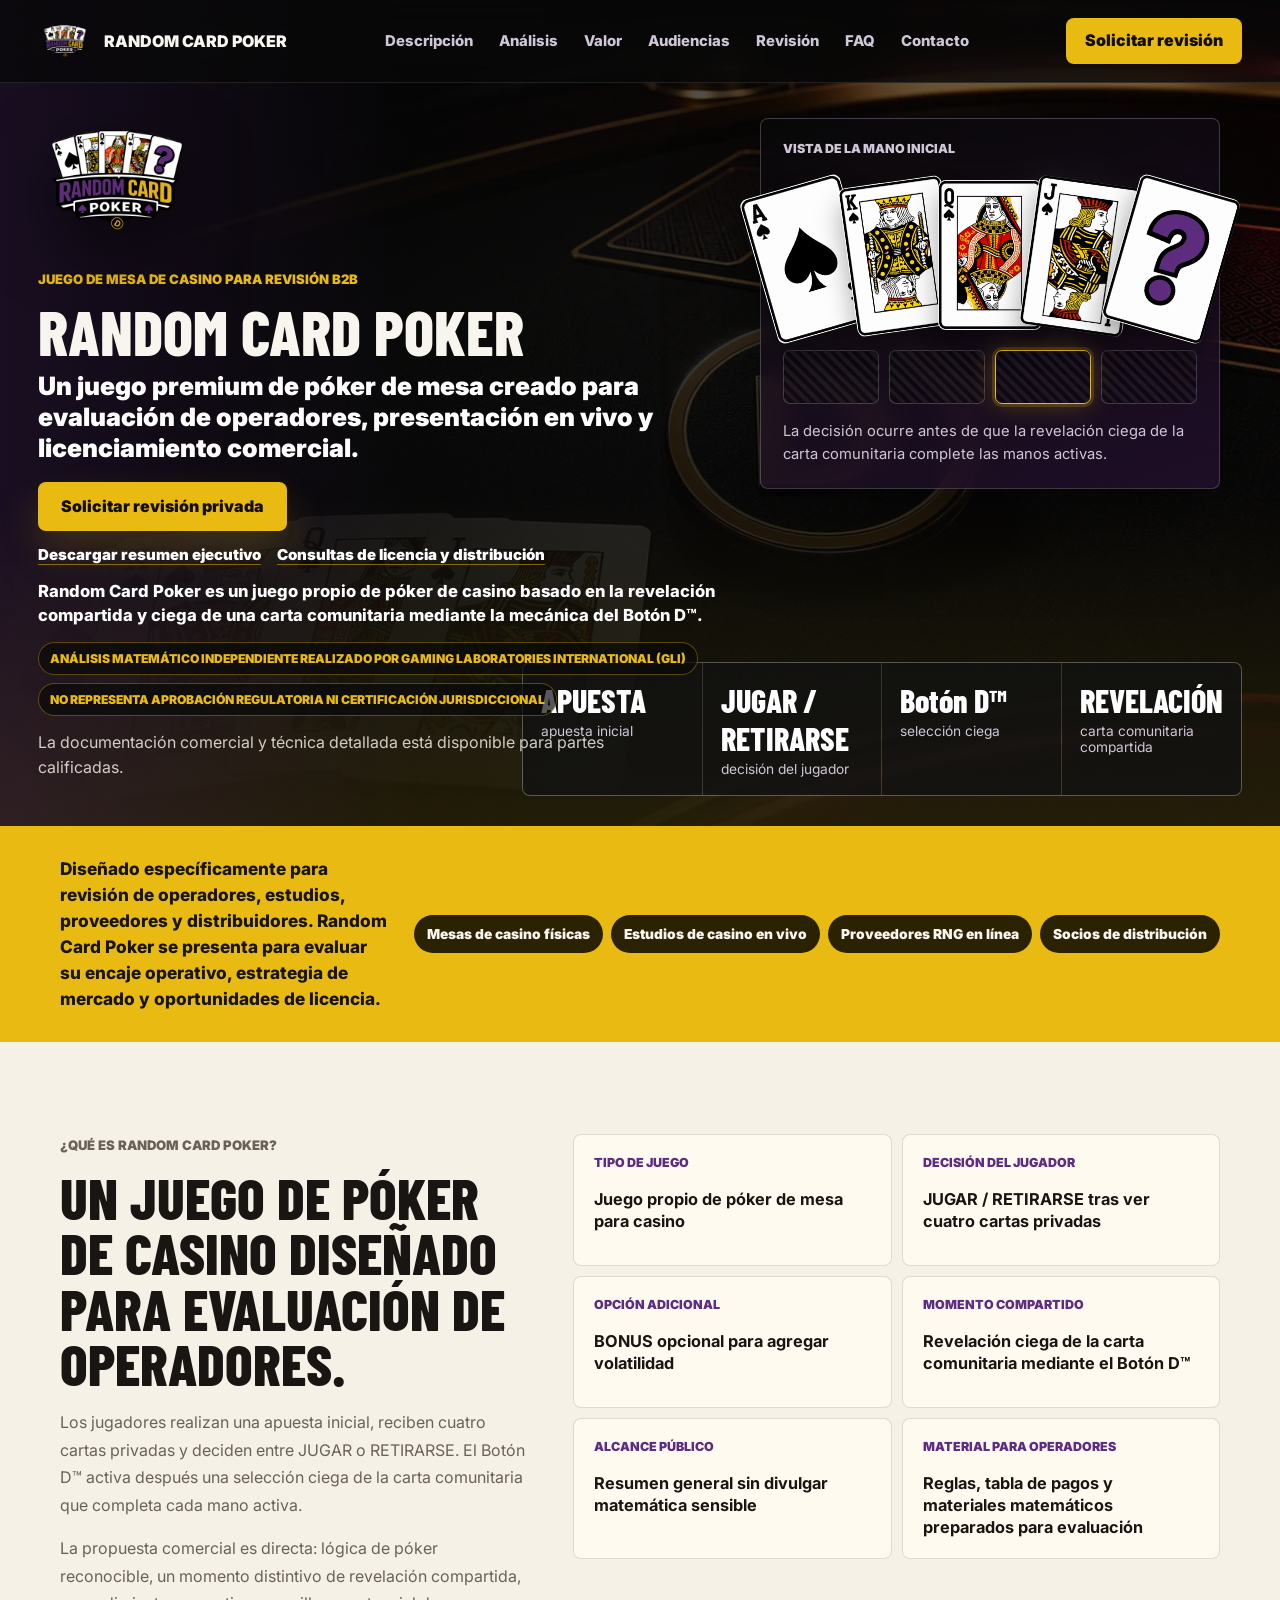
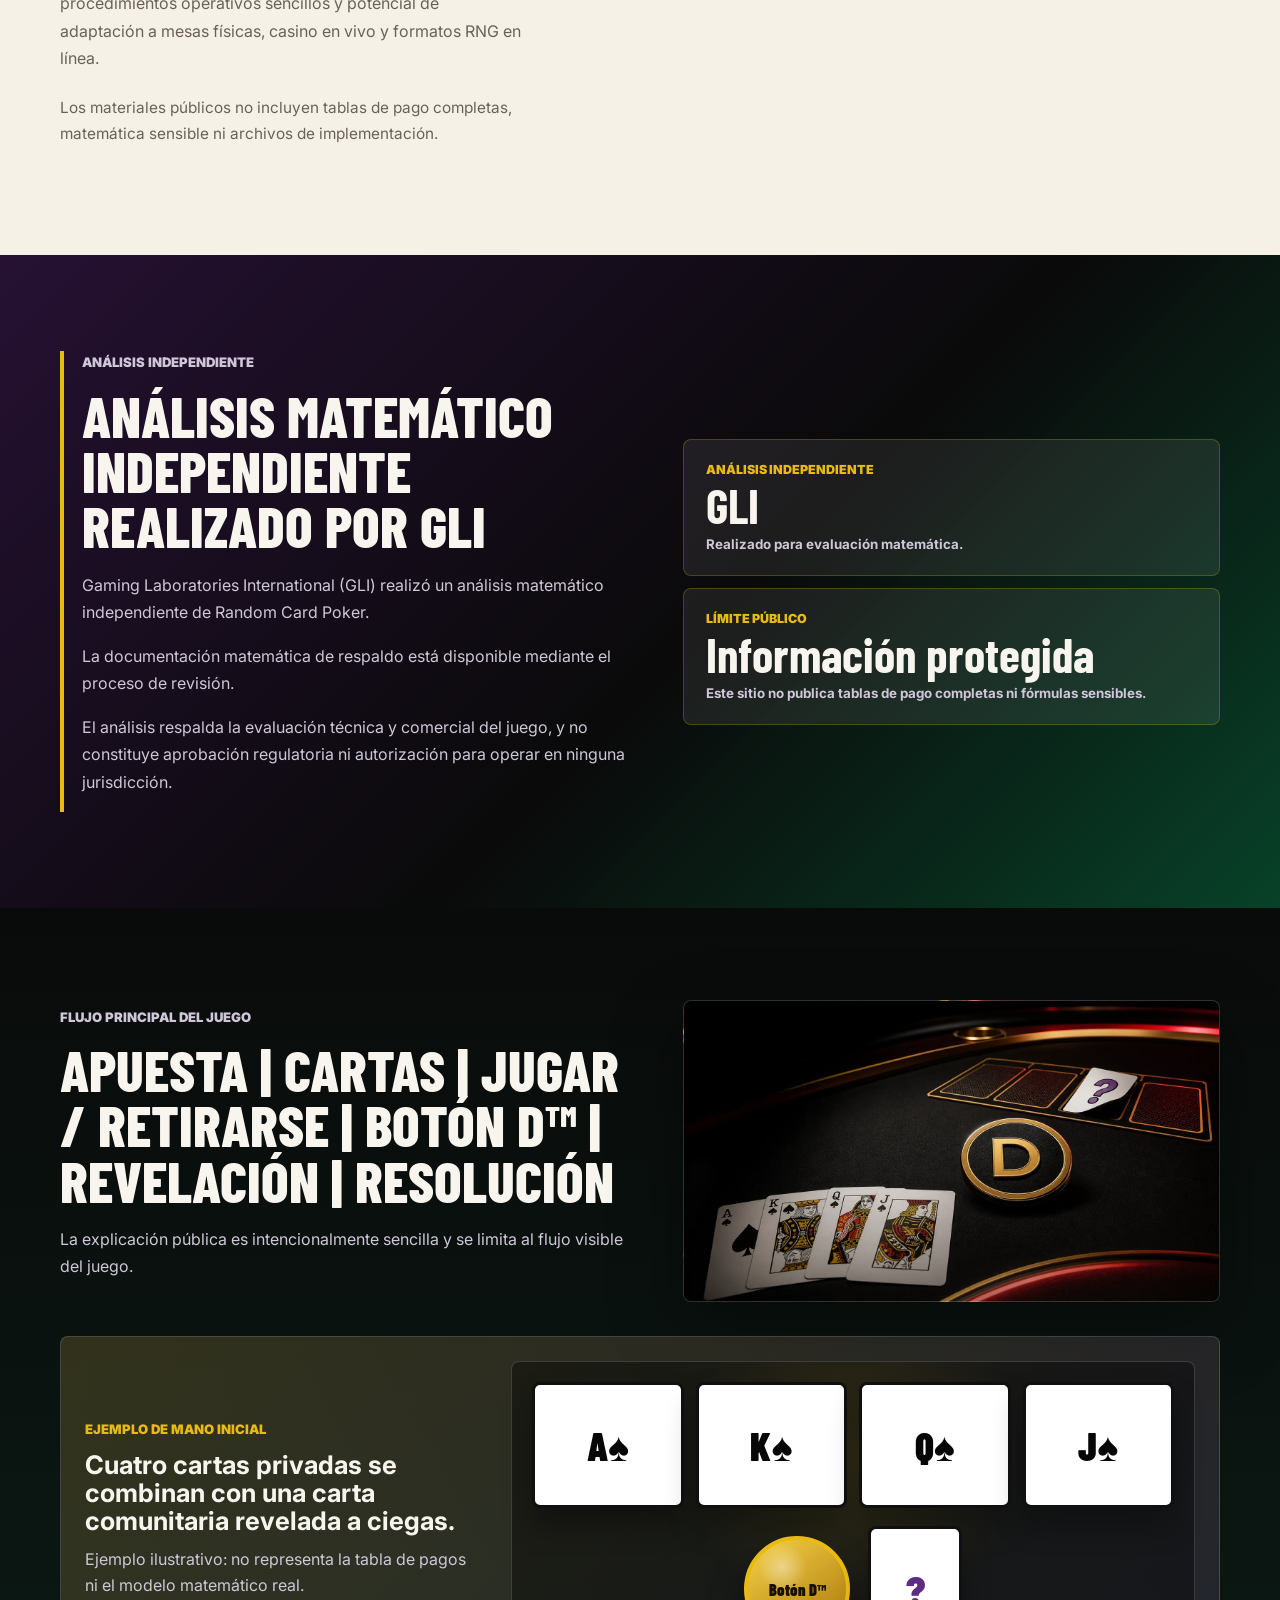
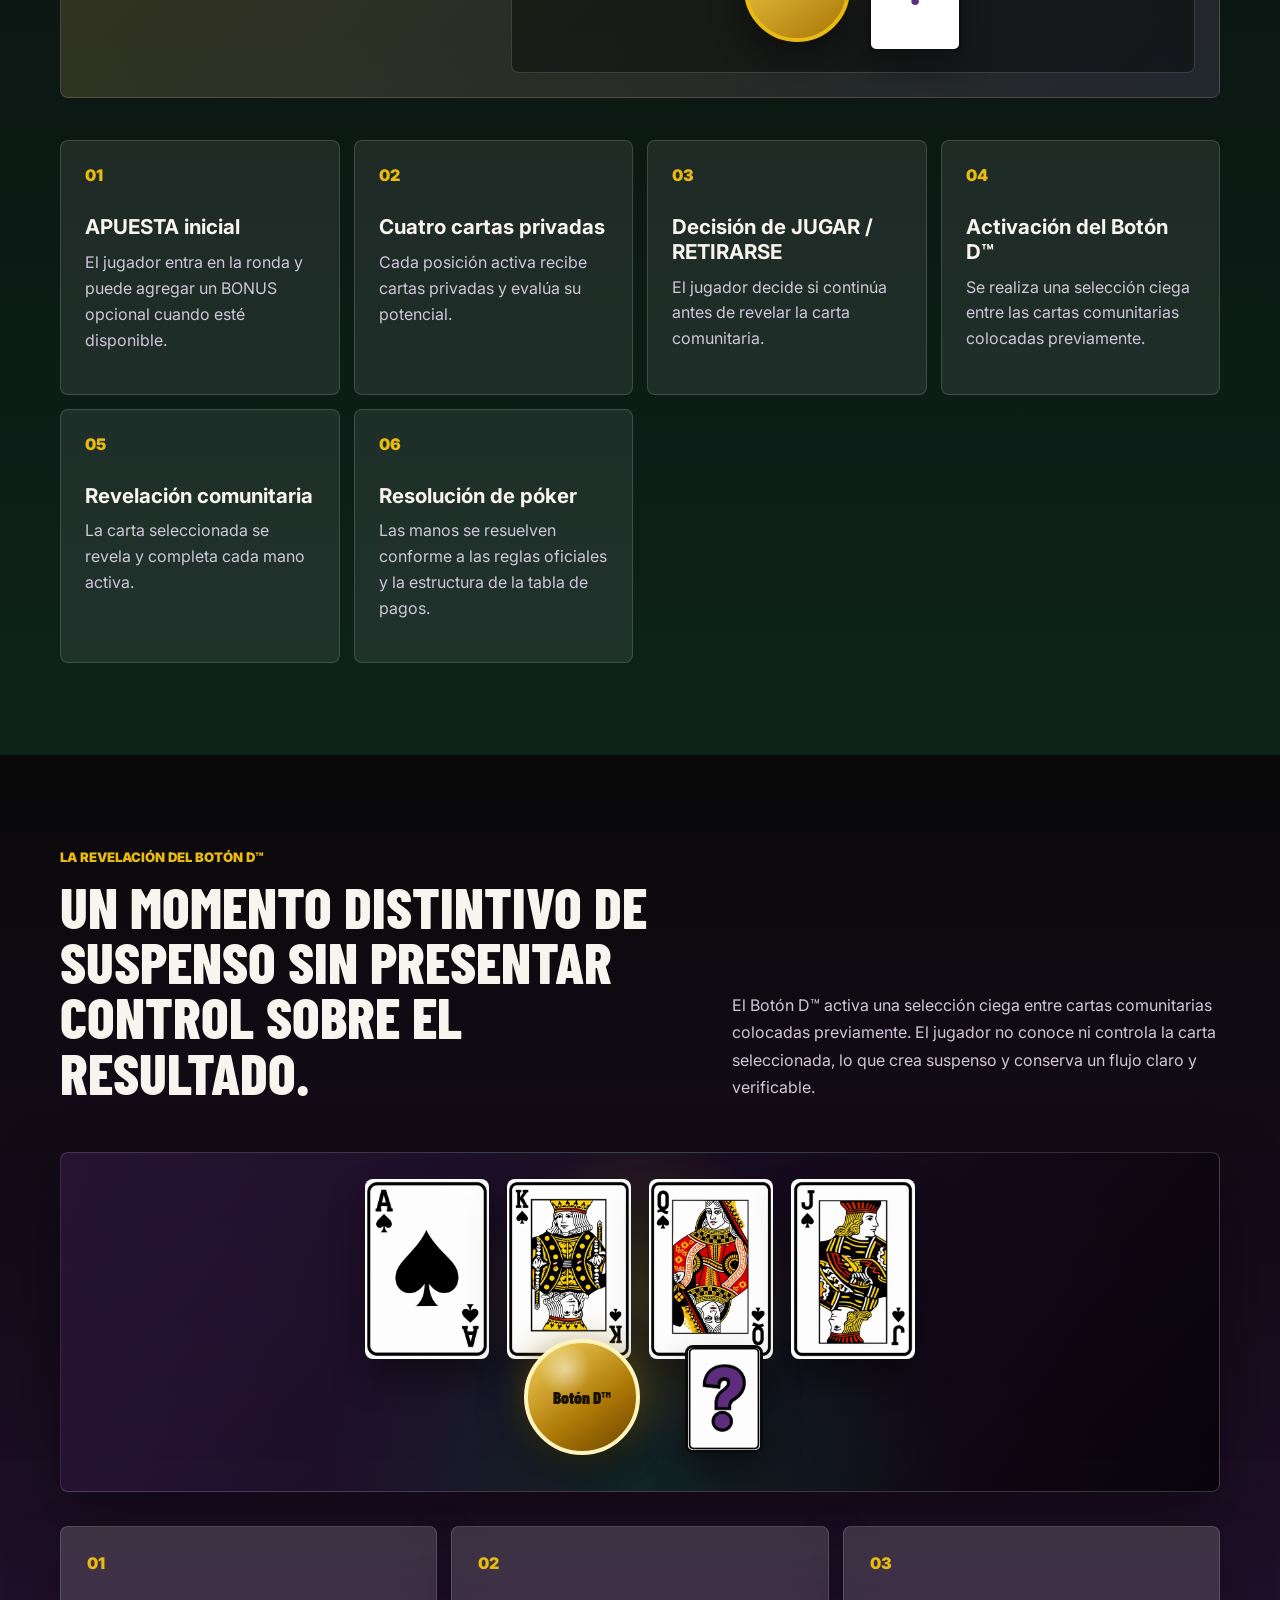
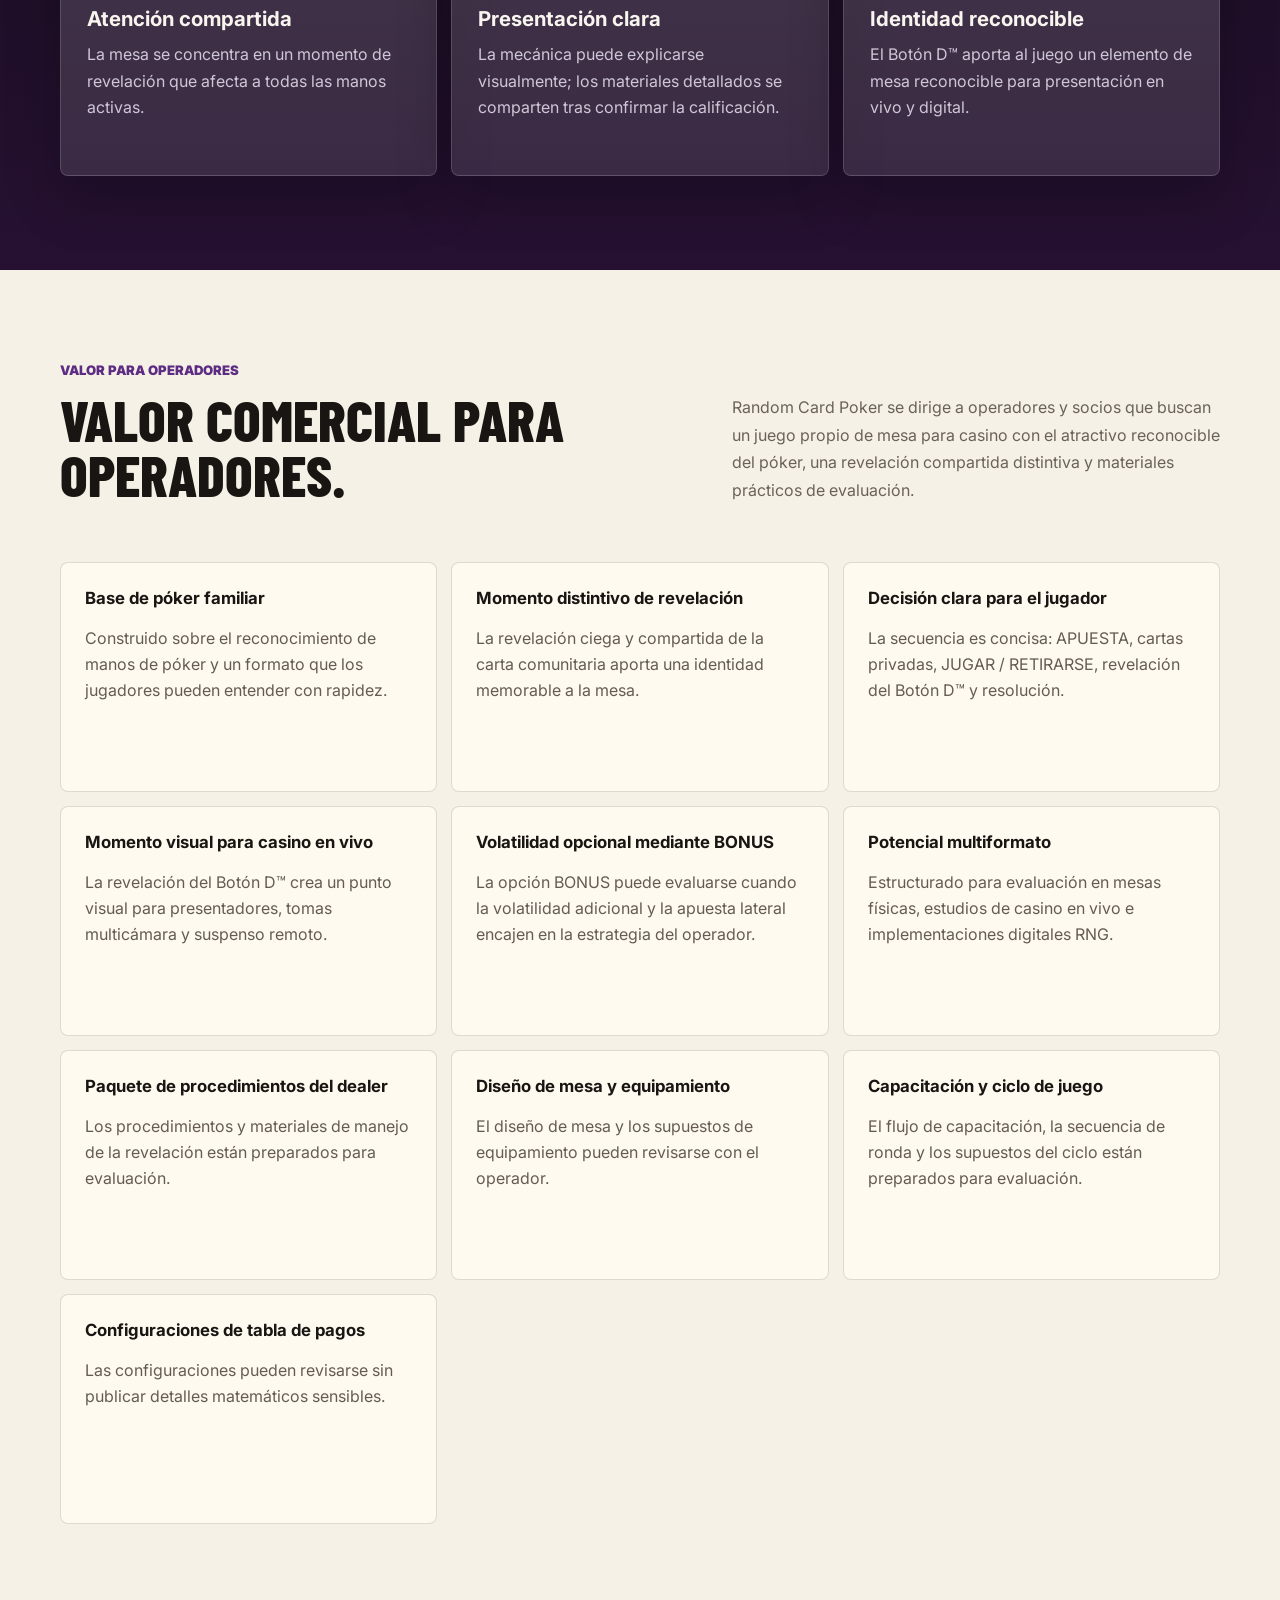
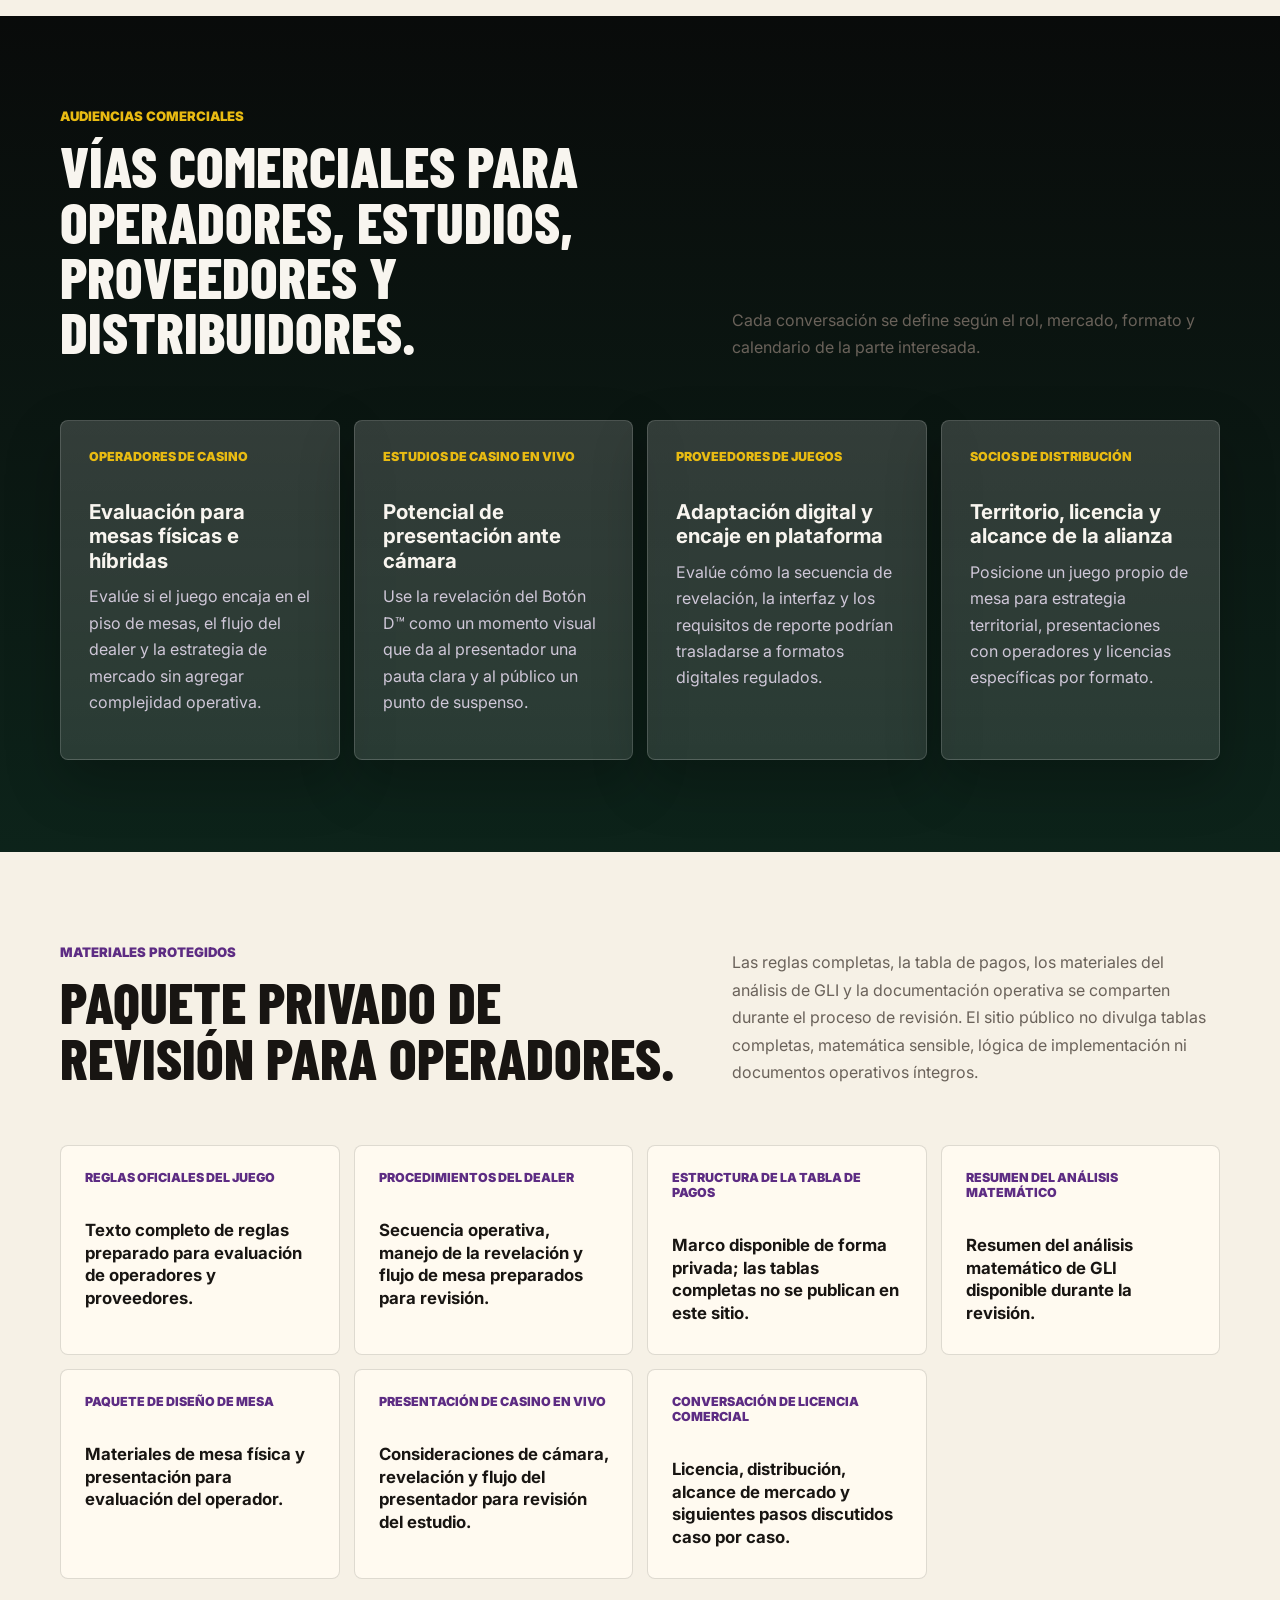
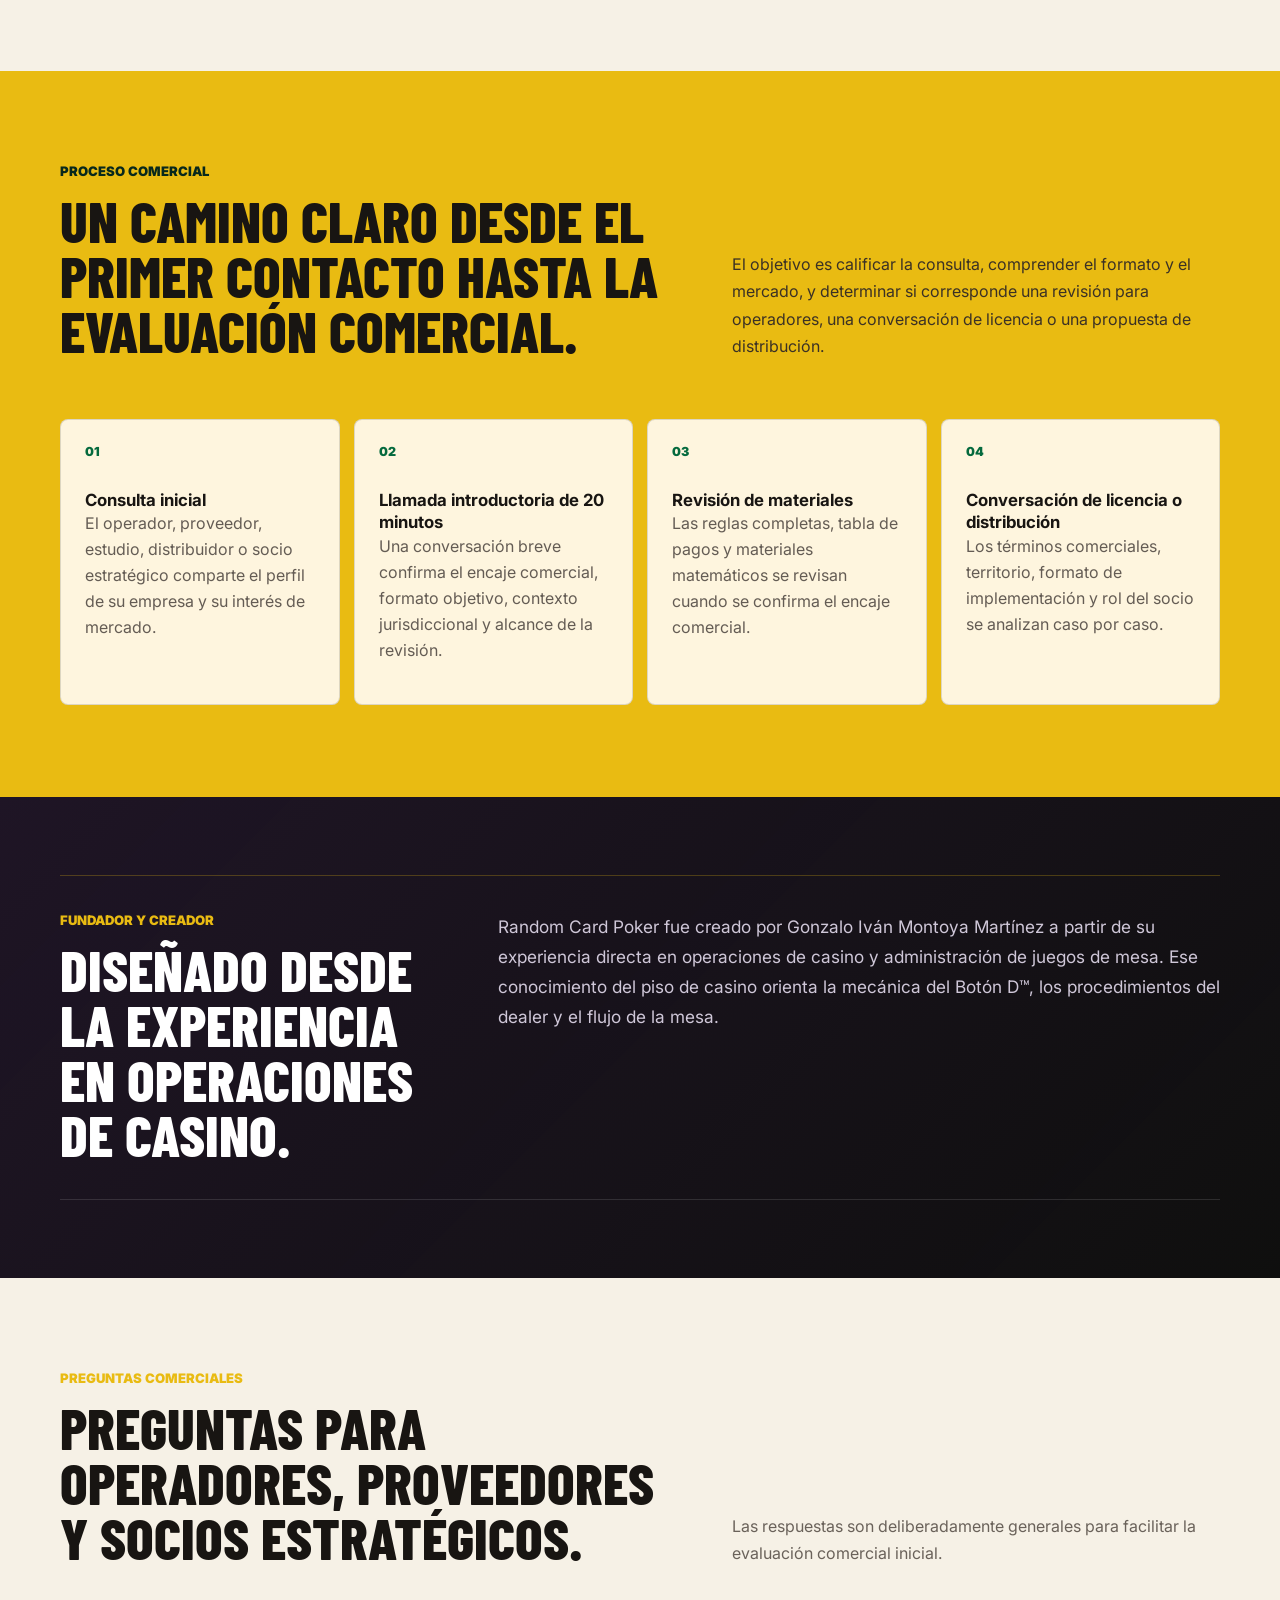
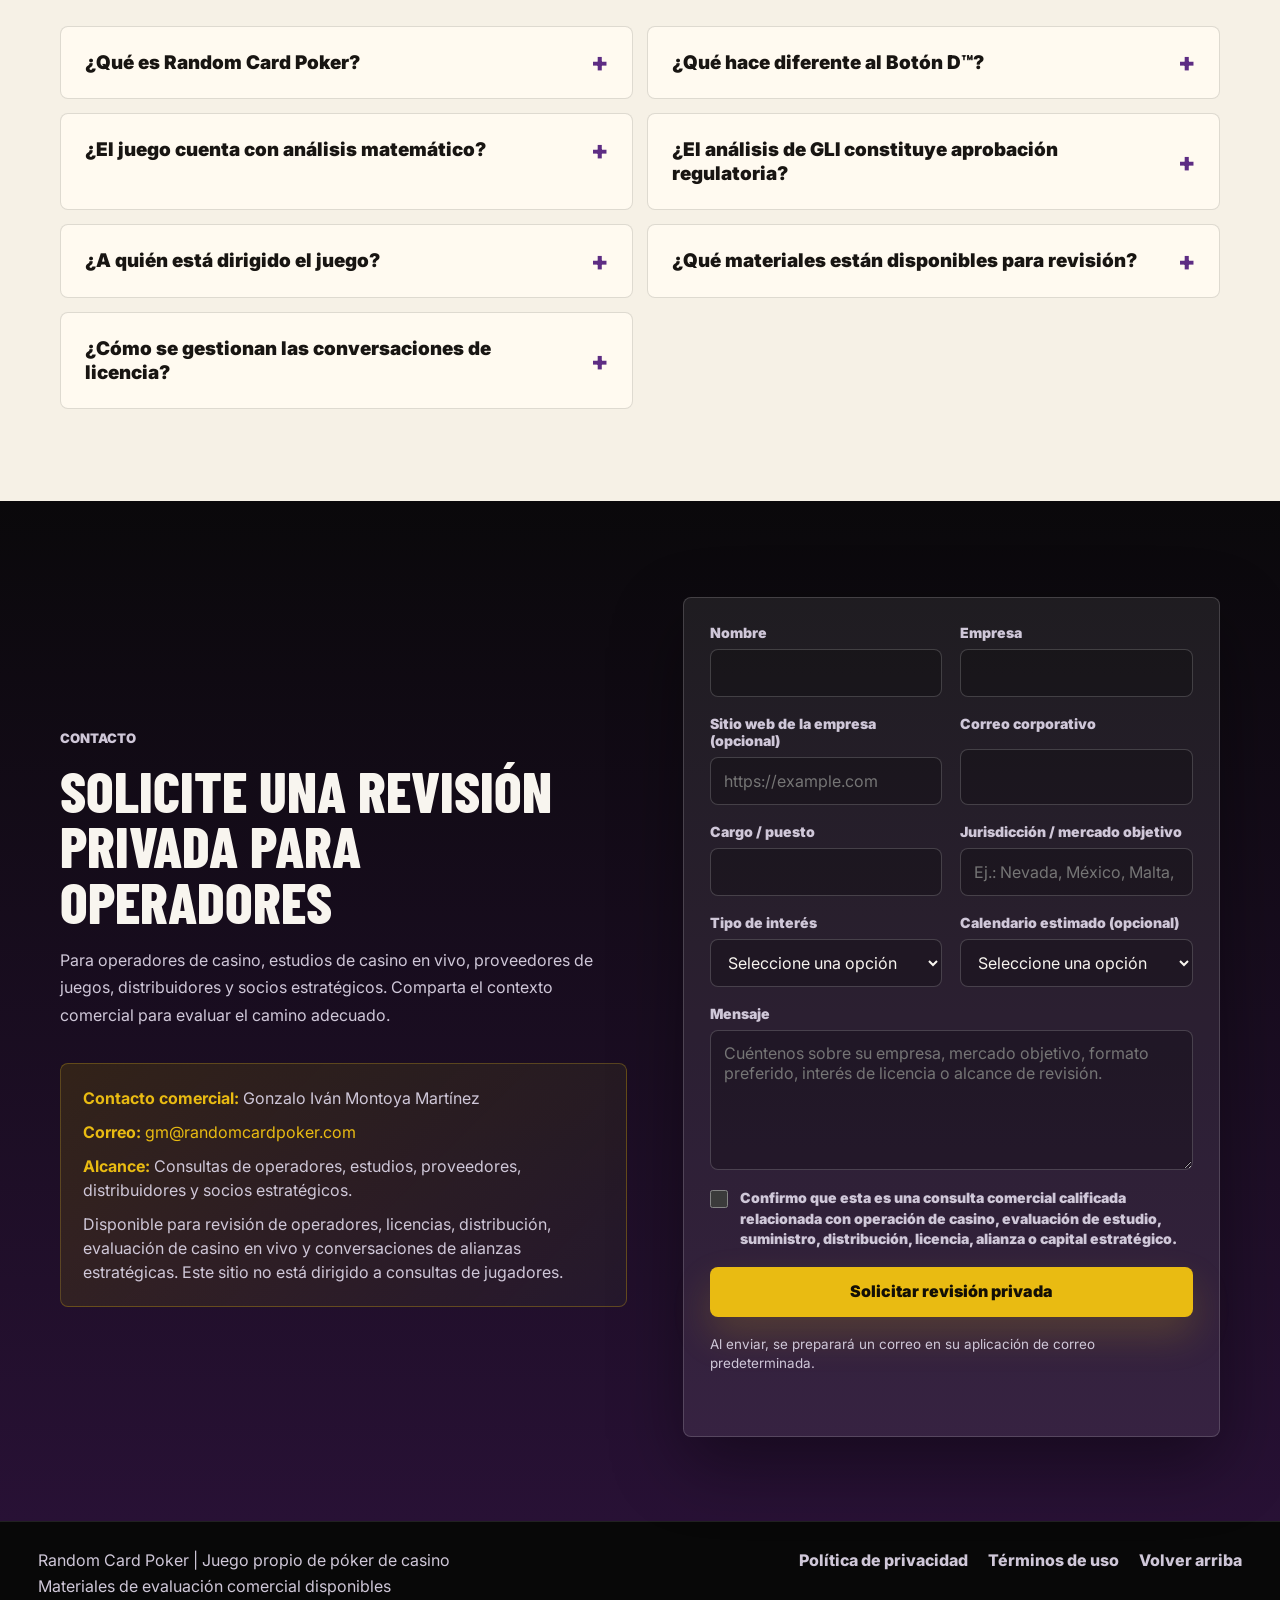
==== commit c8bd2f67: "Translate remaining game labels" ====
--- a/index.html
+++ b/index.html
@@ -126,11 +126,11 @@
         </div>
         <dl class="hero-proof" aria-label="Resumen del juego">
           <div>
-            <dt>BET</dt>
+            <dt>APUESTA</dt>
             <dd>apuesta inicial</dd>
           </div>
           <div>
-            <dt>PLAY / FOLD</dt>
+            <dt>JUGAR / RETIRARSE</dt>
             <dd>decisi&oacute;n del jugador</dd>
           </div>
           <div>
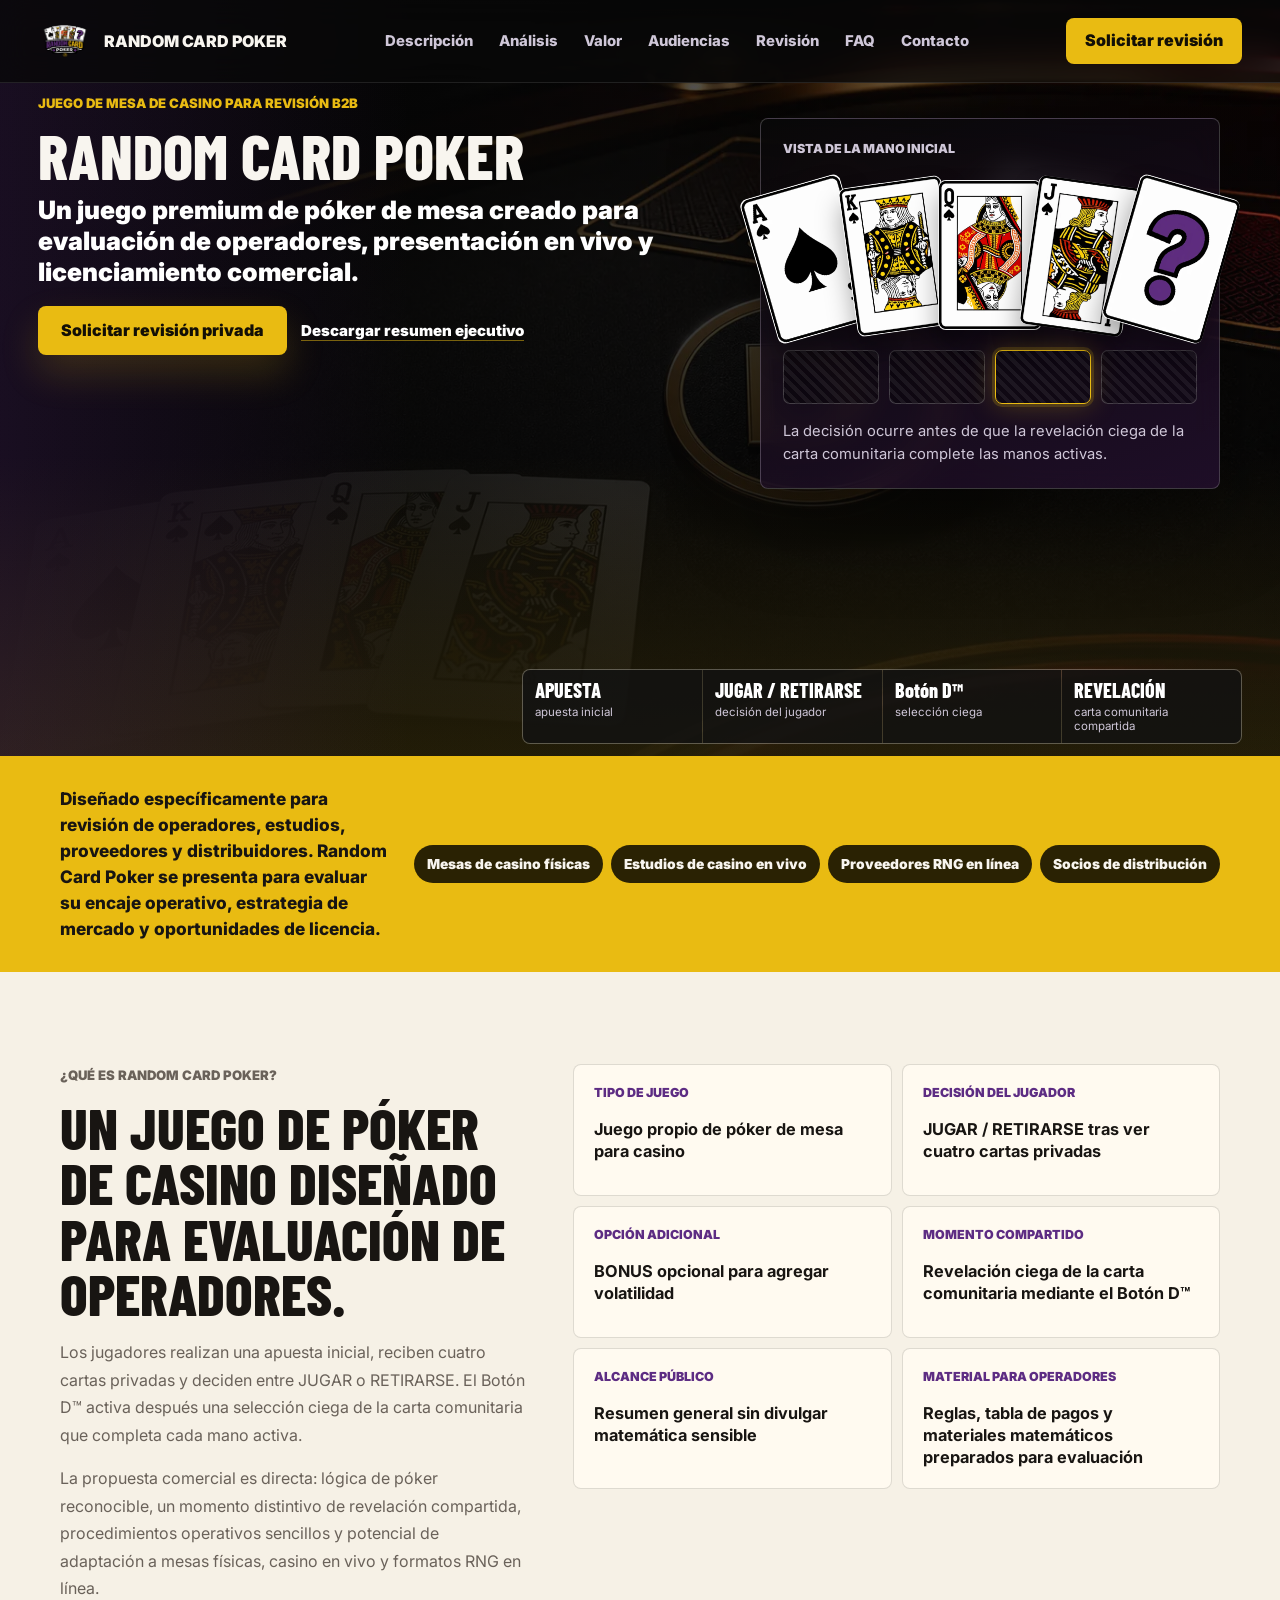
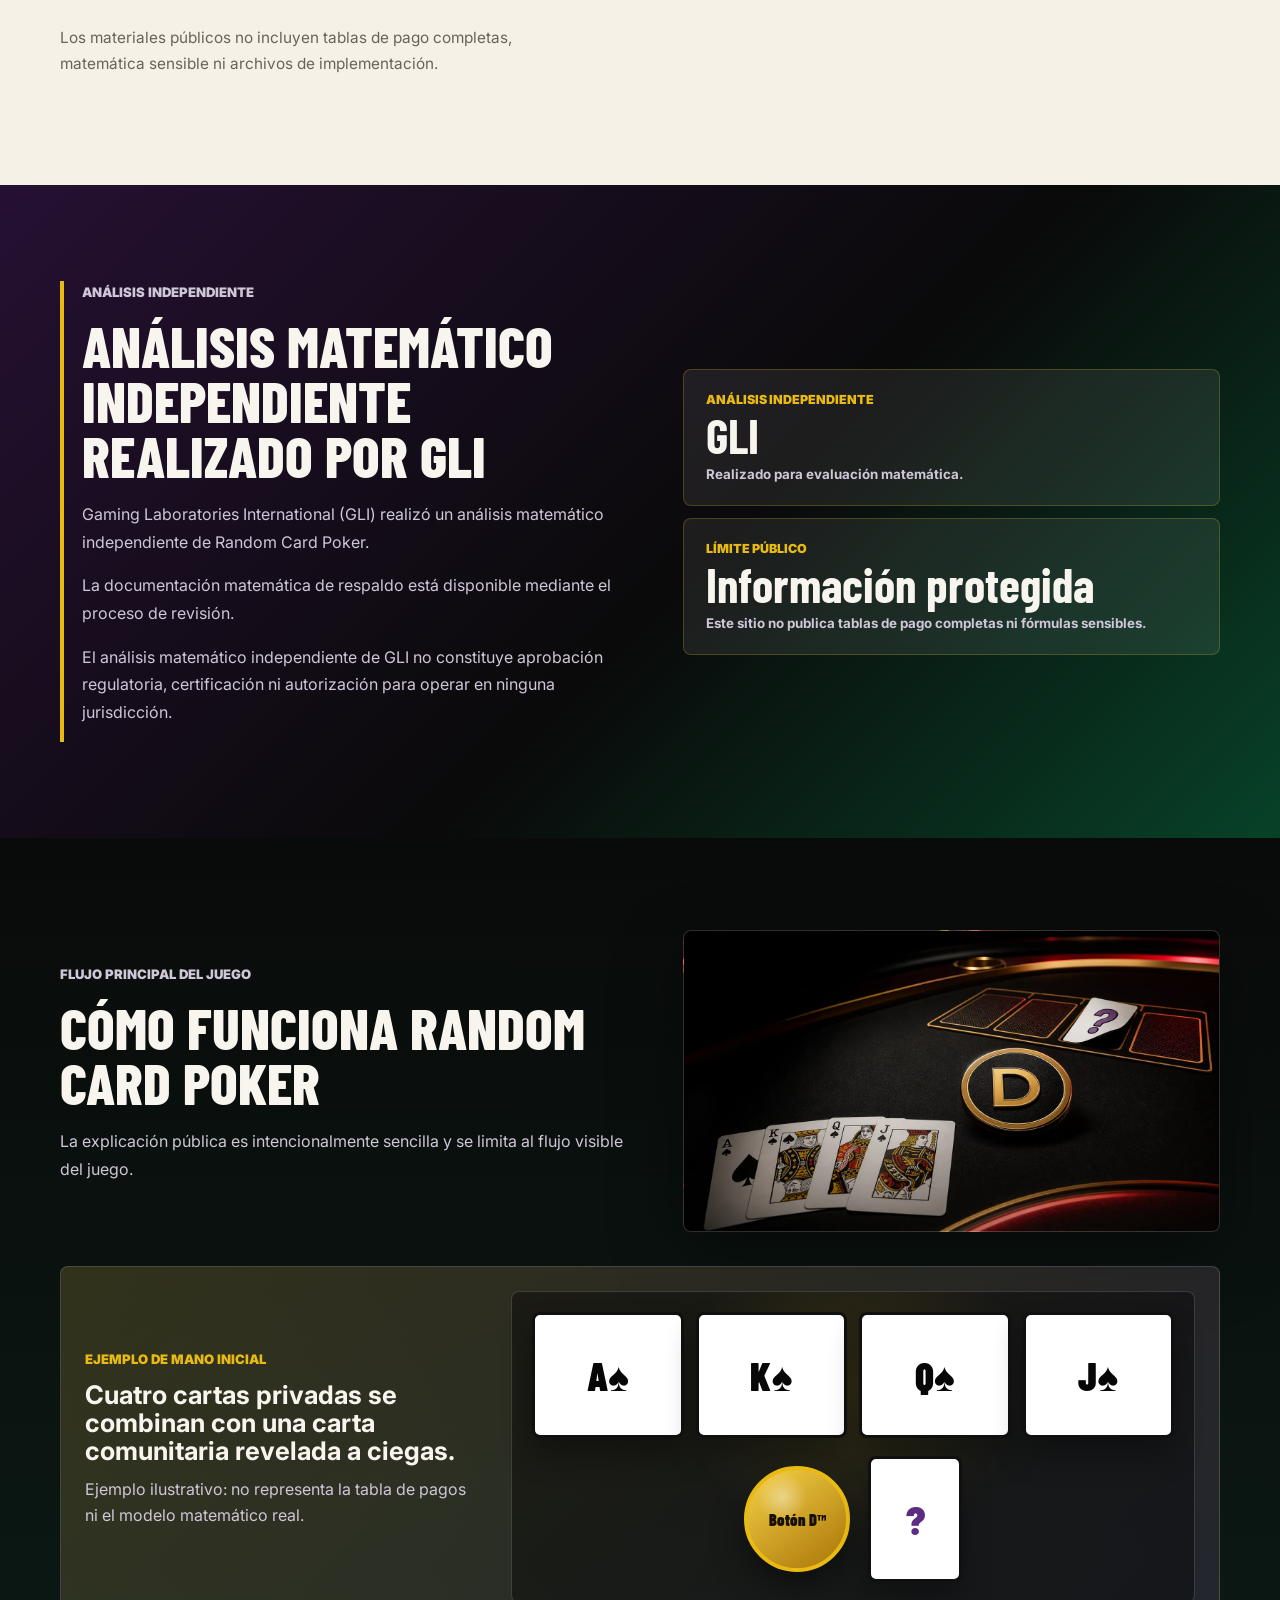
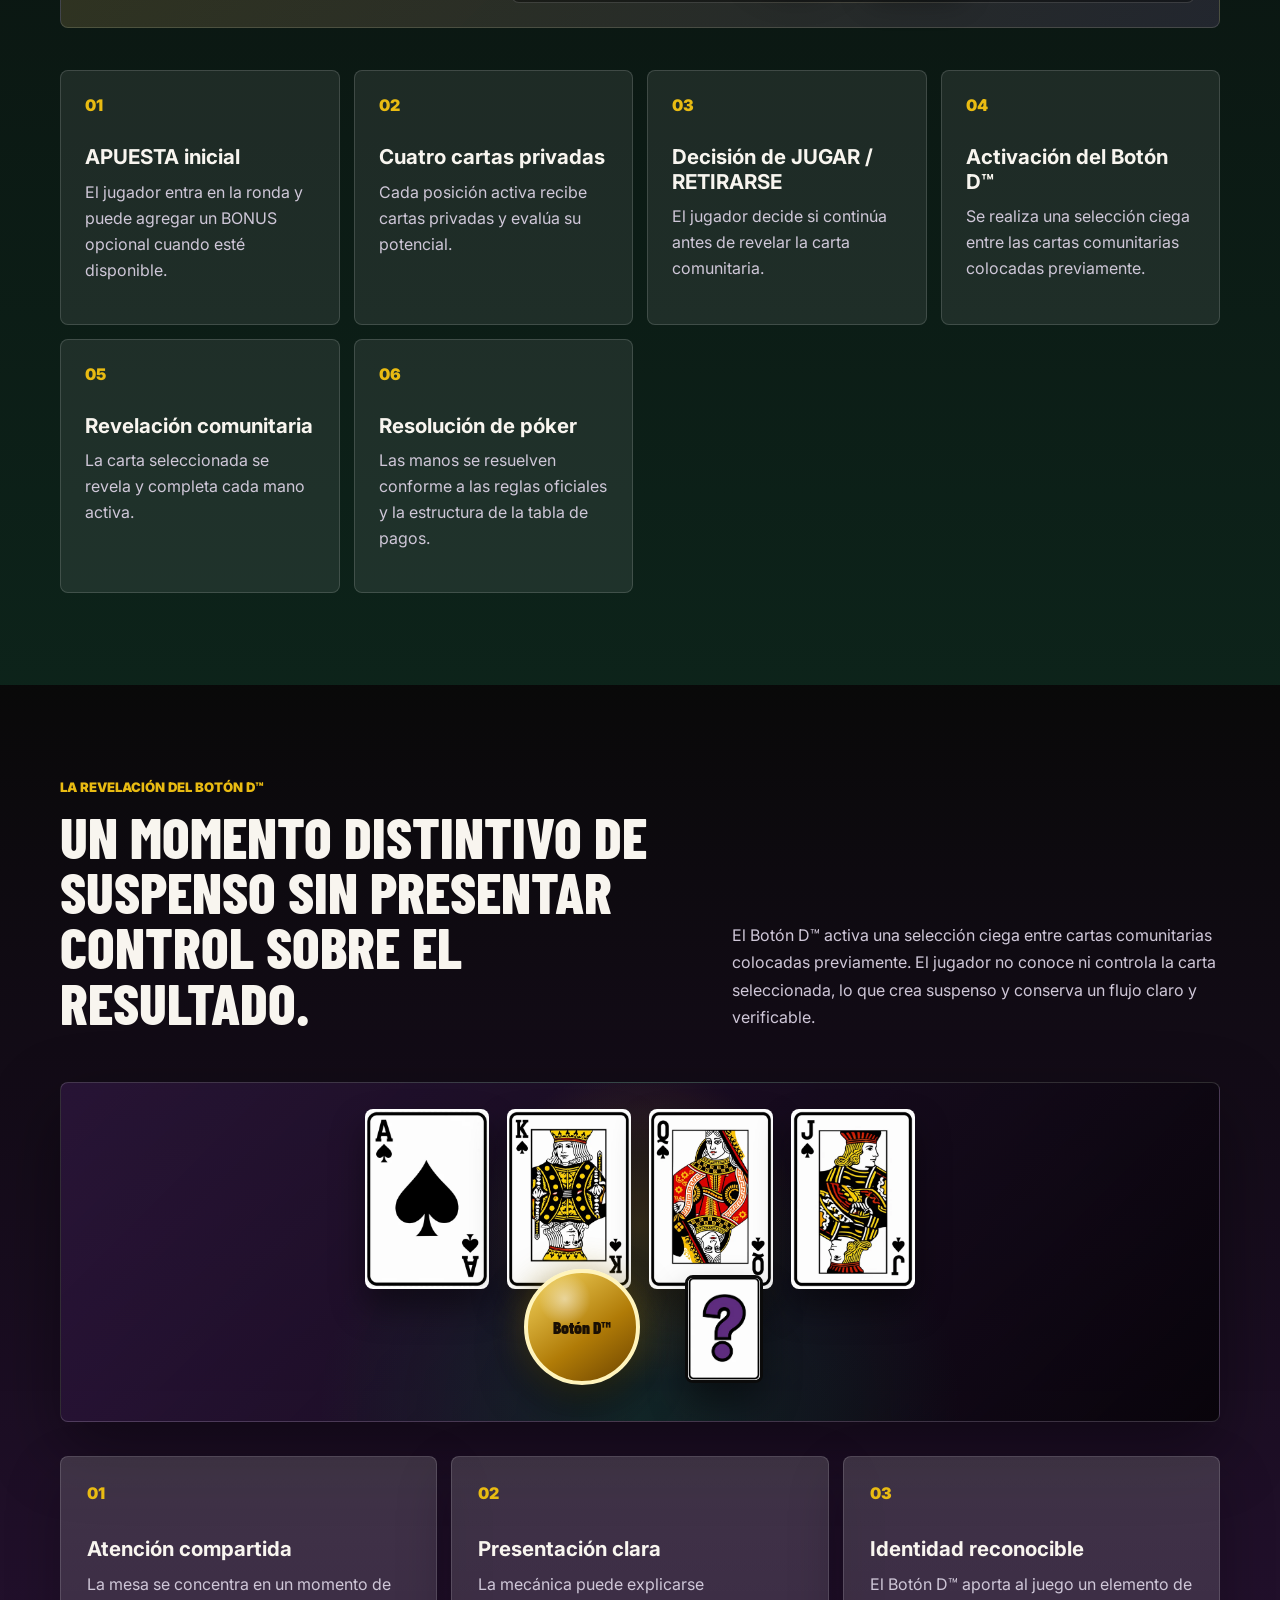
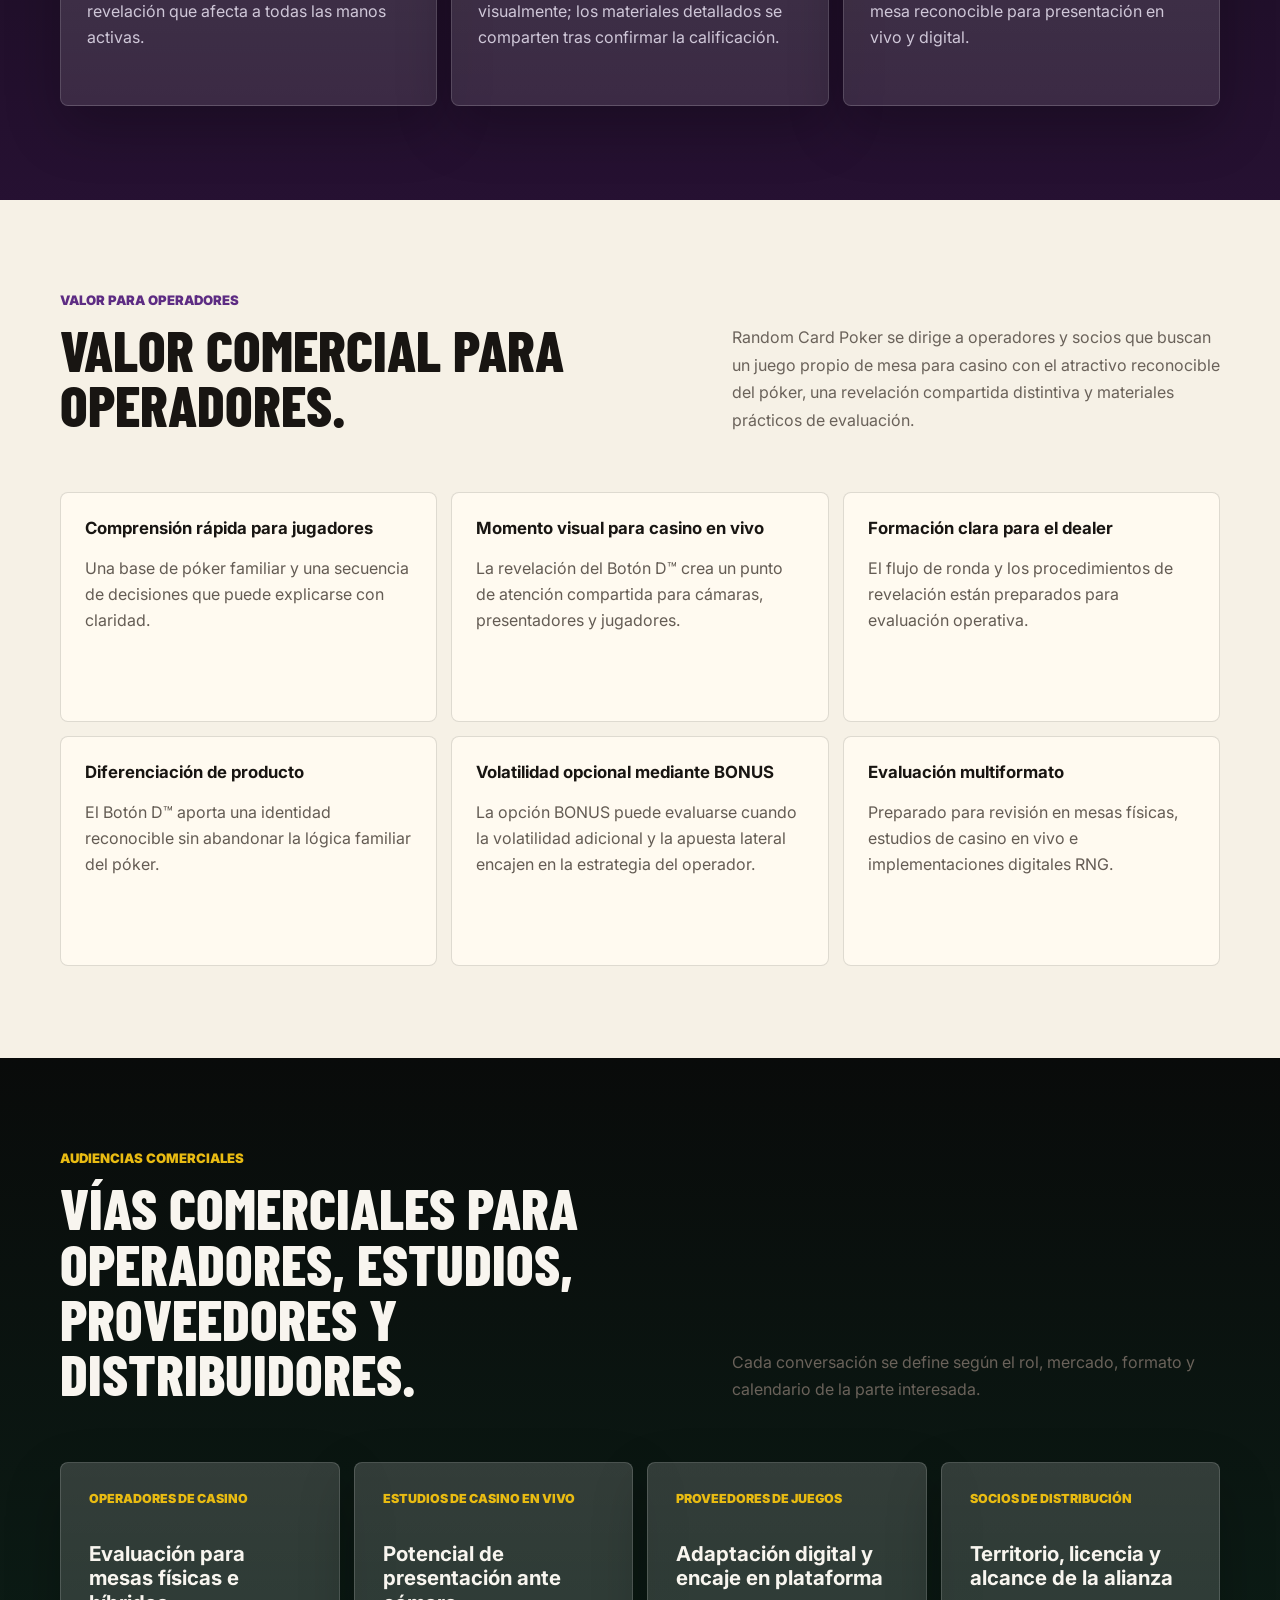
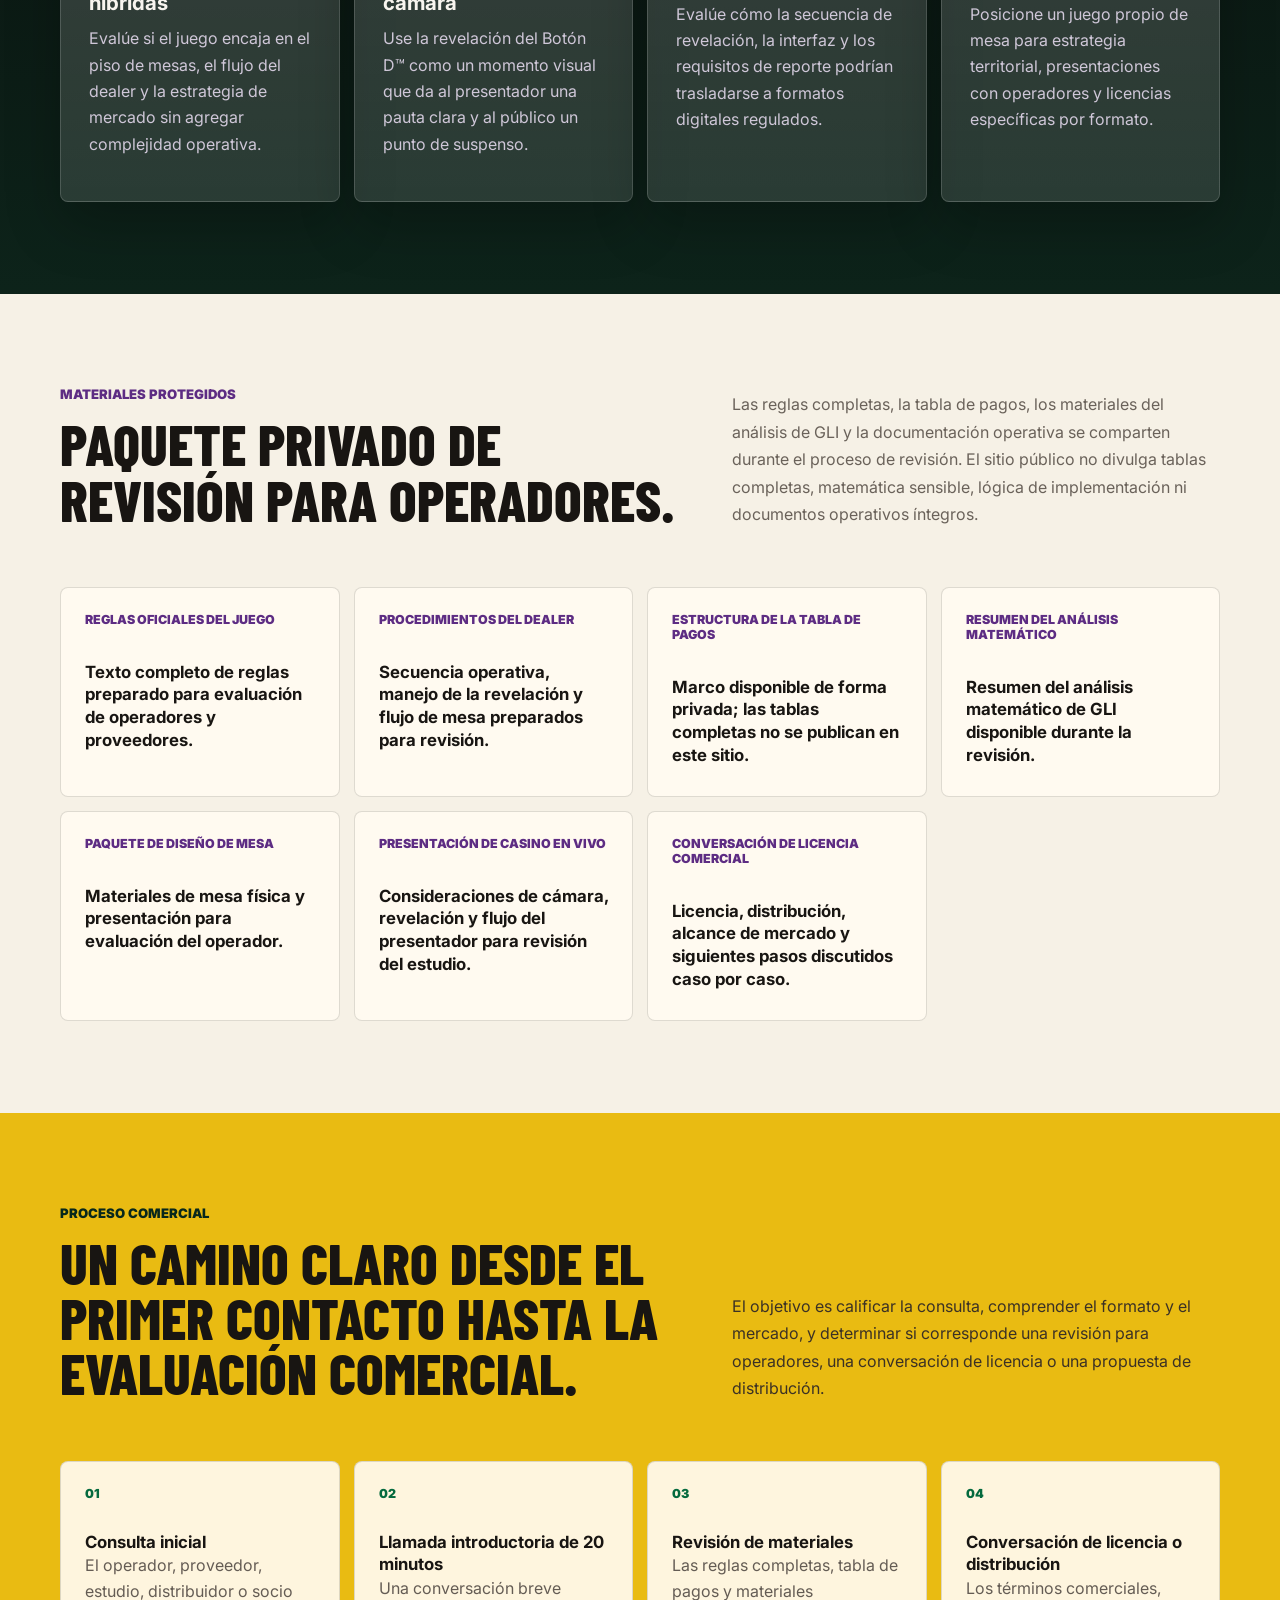
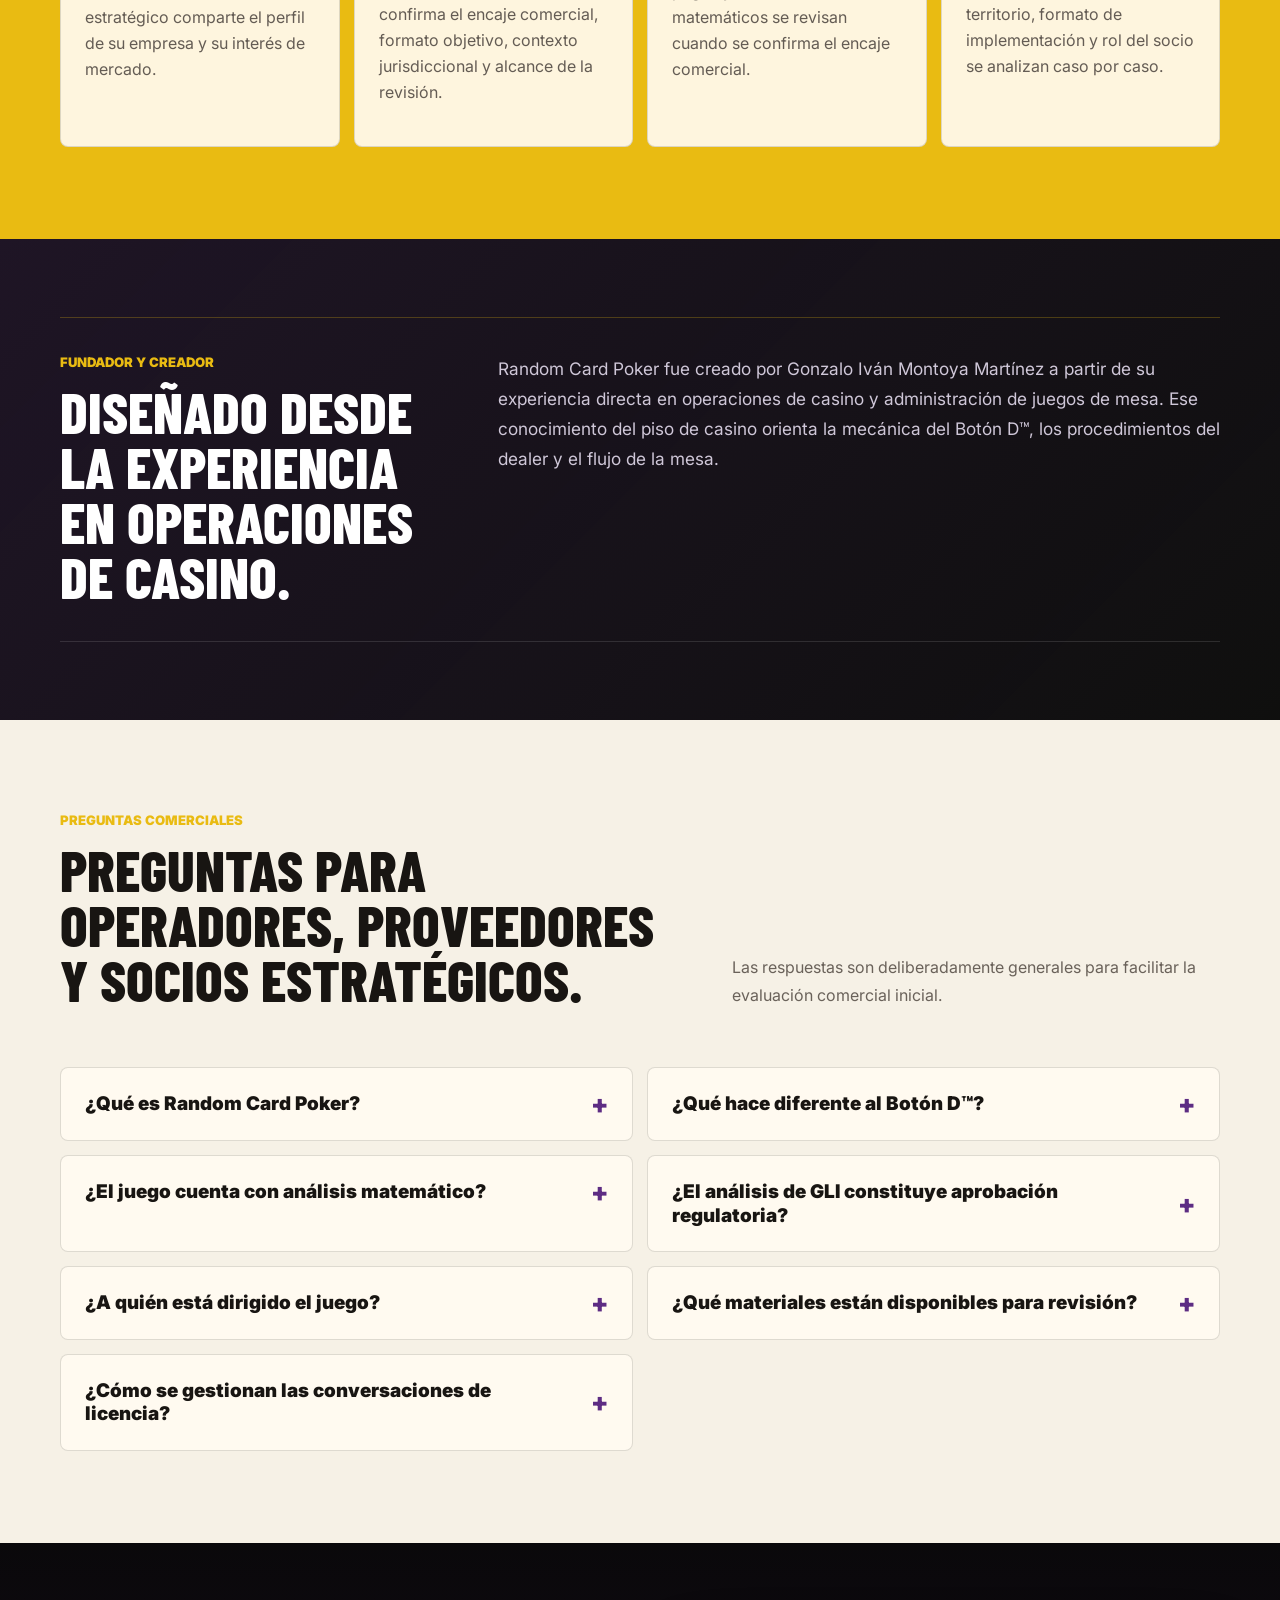
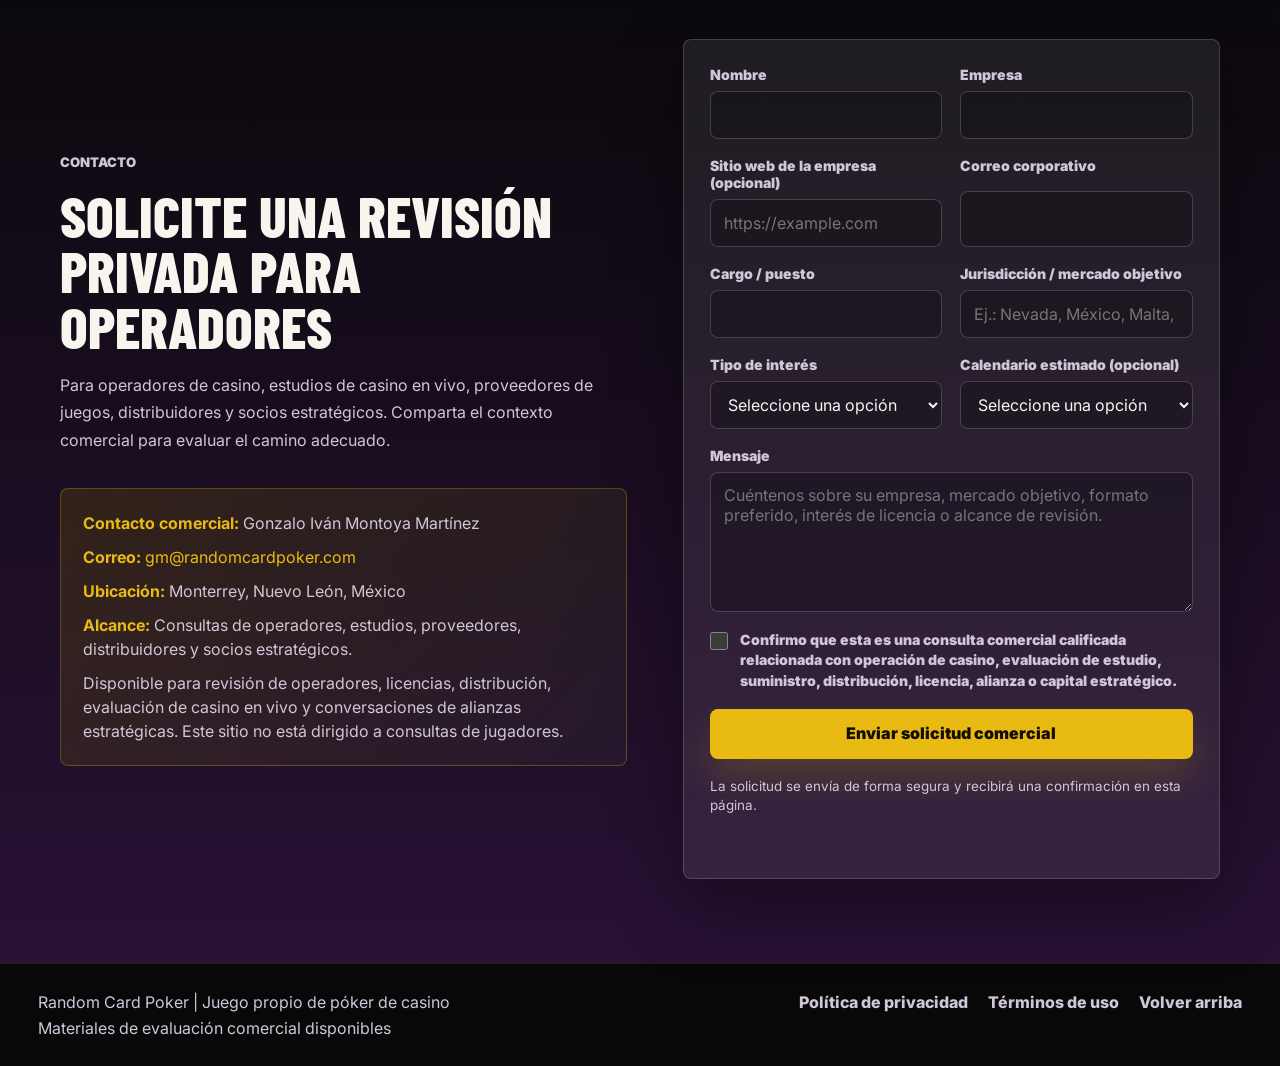
==== commit 7b7208ce: "Fix production audit findings" ====
--- a/index.html
+++ b/index.html
@@ -3,33 +3,33 @@
   <head>
     <meta charset="utf-8">
     <meta name="viewport" content="width=device-width, initial-scale=1">
-    <title>Random Card Poker | Juego de p&oacute;ker de casino para operadores</title>
+    <title>Random Card Poker | Juego de póker de casino para operadores</title>
     <meta
       name="description"
-      content="Juego de p&oacute;ker de casino propio dise&ntilde;ado para evaluaci&oacute;n de operadores, presentaci&oacute;n en vivo y licenciamiento comercial."
+      content="Juego de póker de casino propio diseñado para evaluación de operadores, presentación en vivo y licenciamiento comercial."
     >
     <meta name="robots" content="index, follow">
     <link rel="canonical" href="https://randomcardpoker.com/">
     <meta property="og:type" content="website">
     <meta property="og:url" content="https://randomcardpoker.com/">
-    <meta property="og:title" content="Random Card Poker | Juego de p&oacute;ker de casino para operadores">
-    <meta property="og:description" content="Juego de p&oacute;ker de casino propio dise&ntilde;ado para evaluaci&oacute;n de operadores, presentaci&oacute;n en vivo y licenciamiento comercial.">
-    <meta property="og:image" content="https://randomcardpoker.com/assets/rcp-og-image.png">
+    <meta property="og:title" content="Random Card Poker | Juego de póker de casino para operadores">
+    <meta property="og:description" content="Juego de póker de casino propio diseñado para evaluación de operadores, presentación en vivo y licenciamiento comercial.">
+    <meta property="og:image" content="https://randomcardpoker.com/assets/rcp-og-image-es.png">
     <meta property="og:image:type" content="image/png">
     <meta property="og:image:width" content="1200">
     <meta property="og:image:height" content="630">
-    <meta property="og:image:alt" content="Random Card Poker &mdash; juego de p&oacute;ker de casino">
+    <meta property="og:image:alt" content="Random Card Poker - juego de póker de casino">
     <meta name="twitter:card" content="summary_large_image">
-    <meta name="twitter:title" content="Random Card Poker | Juego de p&oacute;ker de casino para operadores">
-    <meta name="twitter:description" content="Juego de p&oacute;ker de casino propio dise&ntilde;ado para evaluaci&oacute;n de operadores, presentaci&oacute;n en vivo y licenciamiento comercial.">
-    <meta name="twitter:image" content="https://randomcardpoker.com/assets/rcp-og-image.png">
+    <meta name="twitter:title" content="Random Card Poker | Juego de póker de casino para operadores">
+    <meta name="twitter:description" content="Juego de póker de casino propio diseñado para evaluación de operadores, presentación en vivo y licenciamiento comercial.">
+    <meta name="twitter:image" content="https://randomcardpoker.com/assets/rcp-og-image-es.png">
     <link rel="icon" href="/favicon.ico" sizes="32x32">
     <link rel="icon" href="/favicon.svg" type="image/svg+xml">
     <link rel="apple-touch-icon" href="/apple-touch-icon.png">
     <link rel="preconnect" href="https://fonts.googleapis.com">
     <link rel="preconnect" href="https://fonts.gstatic.com" crossorigin>
     <link
-      href="https://fonts.googleapis.com/css2?family=Barlow+Condensed:wght@600;700;800&family=Inter:wght@400;500;600;700;800&display=swap"
+      href="https://fonts.googleapis.com/css2?family=Barlow+Condensed:wght@600;700;800&amp;family=Inter:wght@400;500;600;700;800&amp;display=swap"
       rel="stylesheet"
     >
     <script type="application/ld+json">
@@ -39,35 +39,41 @@
         "name": "Random Card Poker",
         "url": "https://randomcardpoker.com/",
         "email": "gm@randomcardpoker.com",
+        "address": {
+          "@type": "PostalAddress",
+          "addressLocality": "Monterrey",
+          "addressRegion": "Nuevo León",
+          "addressCountry": "MX"
+        },
         "contactPoint": {
           "@type": "ContactPoint",
-          "name": "Gonzalo Ivan Montoya Martinez",
+          "name": "Gonzalo Iván Montoya Martínez",
           "email": "gm@randomcardpoker.com",
           "contactType": "consultas comerciales"
         }
       }
     </script>
-    <link rel="stylesheet" href="styles.css?v=es-20260729-1">
+    <link rel="stylesheet" href="styles.css?v=audit-20260729-1">
   </head>
   <body>
-    <header class="site-header" aria-label="Navegaci&oacute;n principal">
+    <header class="site-header" aria-label="Navegación principal">
       <a class="brand" href="#home" aria-label="Random Card Poker">
-        <img alt="Random Card Poker mark" src="[data-uri]">
+        <img alt="Logotipo de Random Card Poker" src="[data-uri]">
         <span>Random Card Poker</span>
       </a>
       <nav class="main-nav" id="primary-menu" aria-label="Secciones">
-        <a href="#overview">Descripci&oacute;n</a>
-        <a href="#analysis">An&aacute;lisis</a>
+        <a href="#overview">Descripción</a>
+        <a href="#analysis">Análisis</a>
         <a href="#operators">Valor</a>
         <a href="#audiences">Audiencias</a>
-        <a href="#nda">Revisi&oacute;n</a>
+        <a href="#nda">Revisión</a>
         <a href="#faq">FAQ</a>
         <a href="#contact">Contacto</a>
       </nav>
       <button
         class="menu-toggle"
         type="button"
-        aria-label="Abrir men&uacute; de navegaci&oacute;n"
+        aria-label="Abrir menú de navegación"
         aria-controls="primary-menu"
         aria-expanded="false"
       >
@@ -75,7 +81,7 @@
         <span></span>
         <span></span>
       </button>
-      <a class="header-action" href="#contact">Solicitar revisi&oacute;n</a>
+      <a class="header-action" href="#contact">Solicitar revisión</a>
     </header>
 
     <main>
@@ -83,27 +89,15 @@
         <div class="hero-bg" aria-hidden="true"></div>
         <div class="hero-inner">
           <img class="hero-logo" alt="Random Card Poker" src="[data-uri]">
-          <p class="eyebrow">Juego de mesa de casino para revisi&oacute;n B2B</p>
+          <p class="eyebrow">Juego de mesa de casino para revisión B2B</p>
           <h1 id="hero-title">Random Card Poker</h1>
-          <p class="hero-subtitle">Un juego premium de p&oacute;ker de mesa creado para evaluaci&oacute;n de operadores, presentaci&oacute;n en vivo y licenciamiento comercial.</p>
+          <p class="hero-subtitle">Un juego premium de póker de mesa creado para evaluación de operadores, presentación en vivo y licenciamiento comercial.</p>
           <div class="hero-actions">
-            <a class="button button-primary" href="#contact">Solicitar revisi&oacute;n privada</a>
+            <a class="button button-primary" href="#contact">Solicitar revisión privada</a>
             <span class="hero-secondary-actions">
               <a href="assets/random-card-poker-one-page-overview.pdf">Descargar resumen ejecutivo</a>
-              <a href="#contact">Consultas de licencia y distribuci&oacute;n</a>
             </span>
           </div>
-          <p class="hero-statement">
-            Random Card Poker es un juego propio de p&oacute;ker de casino basado en la revelaci&oacute;n compartida y
-            ciega de una carta comunitaria mediante la mec&aacute;nica del Bot&oacute;n D&trade;.
-          </p>
-          <div class="hero-trust" aria-label="Indicadores de confianza comercial">
-            <span>An&aacute;lisis matem&aacute;tico independiente realizado por Gaming Laboratories International (GLI)</span>
-            <span>No representa aprobaci&oacute;n regulatoria ni certificaci&oacute;n jurisdiccional</span>
-          </div>
-          <p class="hero-copy">
-            La documentaci&oacute;n comercial y t&eacute;cnica detallada est&aacute; disponible para partes calificadas.
-          </p>
         </div>
         <div class="hero-showcase" aria-label="Visual de la mano inicial de Random Card Poker">
           <div class="showcase-topline">
@@ -122,7 +116,7 @@
             <span class="is-selected"></span>
             <span></span>
           </div>
-          <p>La decisi&oacute;n ocurre antes de que la revelaci&oacute;n ciega de la carta comunitaria complete las manos activas.</p>
+          <p>La decisión ocurre antes de que la revelación ciega de la carta comunitaria complete las manos activas.</p>
         </div>
         <dl class="hero-proof" aria-label="Resumen del juego">
           <div>
@@ -131,14 +125,14 @@
           </div>
           <div>
             <dt>JUGAR / RETIRARSE</dt>
-            <dd>decisi&oacute;n del jugador</dd>
+            <dd>decisión del jugador</dd>
           </div>
           <div>
-            <dt>Bot&oacute;n D&trade;</dt>
-            <dd>selecci&oacute;n ciega</dd>
+            <dt>Botón D™</dt>
+            <dd>selección ciega</dd>
           </div>
           <div>
-            <dt>REVELACI&Oacute;N</dt>
+            <dt>REVELACIÓN</dt>
             <dd>carta comunitaria compartida</dd>
           </div>
         </dl>
@@ -147,14 +141,14 @@
       <section class="intro-band" aria-label="Posicionamiento B2B">
         <div class="section-shell intro-grid">
           <p>
-            Dise&ntilde;ado espec&iacute;ficamente para revisi&oacute;n de operadores, estudios, proveedores y distribuidores.
+            Diseñado específicamente para revisión de operadores, estudios, proveedores y distribuidores.
             Random Card Poker se presenta para evaluar su encaje operativo, estrategia de mercado y oportunidades de licencia.
           </p>
-          <div class="intro-points" aria-label="Principales &aacute;reas de revisi&oacute;n">
-            <span>Mesas de casino f&iacute;sicas</span>
+          <div class="intro-points" aria-label="Principales áreas de revisión">
+            <span>Mesas de casino físicas</span>
             <span>Estudios de casino en vivo</span>
-            <span>Proveedores RNG en l&iacute;nea</span>
-            <span>Socios de distribuci&oacute;n</span>
+            <span>Proveedores RNG en línea</span>
+            <span>Socios de distribución</span>
           </div>
         </div>
       </section>
@@ -162,43 +156,43 @@
       <section class="operator-section" id="overview" aria-labelledby="overview-title">
         <div class="section-shell operator-layout">
           <div class="section-copy">
-            <p class="eyebrow">&iquest;Qu&eacute; es Random Card Poker?</p>
-            <h2 id="overview-title">Un juego de p&oacute;ker de casino dise&ntilde;ado para evaluaci&oacute;n de operadores.</h2>
+            <p class="eyebrow">¿Qué es Random Card Poker?</p>
+            <h2 id="overview-title">Un juego de póker de casino diseñado para evaluación de operadores.</h2>
             <p>
               Los jugadores realizan una apuesta inicial, reciben cuatro cartas privadas y deciden entre JUGAR o RETIRARSE.
-              El Bot&oacute;n D&trade; activa despu&eacute;s una selecci&oacute;n ciega de la carta comunitaria que completa cada mano activa.
-            </p>
-            <p>
-              La propuesta comercial es directa: l&oacute;gica de p&oacute;ker reconocible, un momento distintivo de revelaci&oacute;n compartida,
-              procedimientos operativos sencillos y potencial de adaptaci&oacute;n a mesas f&iacute;sicas, casino en vivo y formatos RNG en l&iacute;nea.
-            </p>
-            <p class="public-boundary-note">Los materiales p&uacute;blicos no incluyen tablas de pago completas, matem&aacute;tica sensible ni archivos de implementaci&oacute;n.</p>
-          </div>
-
-          <div class="spec-grid" aria-label="Descripci&oacute;n del juego">
+              El Botón D™ activa después una selección ciega de la carta comunitaria que completa cada mano activa.
+            </p>
+            <p>
+              La propuesta comercial es directa: lógica de póker reconocible, un momento distintivo de revelación compartida,
+              procedimientos operativos sencillos y potencial de adaptación a mesas físicas, casino en vivo y formatos RNG en línea.
+            </p>
+            <p class="public-boundary-note">Los materiales públicos no incluyen tablas de pago completas, matemática sensible ni archivos de implementación.</p>
+          </div>
+
+          <div class="spec-grid" aria-label="Descripción del juego">
             <article>
               <span>Tipo de juego</span>
-              <strong>Juego propio de p&oacute;ker de mesa para casino</strong>
-            </article>
-            <article>
-              <span>Decisi&oacute;n del jugador</span>
+              <strong>Juego propio de póker de mesa para casino</strong>
+            </article>
+            <article>
+              <span>Decisión del jugador</span>
               <strong>JUGAR / RETIRARSE tras ver cuatro cartas privadas</strong>
             </article>
             <article>
-              <span>Opci&oacute;n adicional</span>
+              <span>Opción adicional</span>
               <strong>BONUS opcional para agregar volatilidad</strong>
             </article>
             <article>
               <span>Momento compartido</span>
-              <strong>Revelaci&oacute;n ciega de la carta comunitaria mediante el Bot&oacute;n D&trade;</strong>
-            </article>
-            <article>
-              <span>Alcance p&uacute;blico</span>
-              <strong>Resumen general sin divulgar matem&aacute;tica sensible</strong>
+              <strong>Revelación ciega de la carta comunitaria mediante el Botón D™</strong>
+            </article>
+            <article>
+              <span>Alcance público</span>
+              <strong>Resumen general sin divulgar matemática sensible</strong>
             </article>
             <article>
               <span>Material para operadores</span>
-              <strong>Reglas, tabla de pagos y materiales matem&aacute;ticos preparados para evaluaci&oacute;n</strong>
+              <strong>Reglas, tabla de pagos y materiales matemáticos preparados para evaluación</strong>
             </article>
           </div>
         </div>
@@ -207,30 +201,27 @@
       <section class="math-section" id="analysis" aria-labelledby="analysis-title">
         <div class="section-shell math-layout">
           <div class="section-copy regulatory-note">
-            <p class="eyebrow">An&aacute;lisis independiente</p>
-            <h2 id="analysis-title">An&aacute;lisis matem&aacute;tico independiente realizado por GLI</h2>
-            <p>
-              Gaming Laboratories International (GLI) realiz&oacute; un an&aacute;lisis matem&aacute;tico independiente de Random Card Poker.
-            </p>
-            <p>
-              La documentaci&oacute;n matem&aacute;tica de respaldo est&aacute; disponible mediante el proceso de revisi&oacute;n.
-            </p>
-            <p>
-              El an&aacute;lisis respalda la evaluaci&oacute;n t&eacute;cnica y comercial del juego, y no constituye
-              aprobaci&oacute;n regulatoria ni autorizaci&oacute;n para operar en ninguna jurisdicci&oacute;n.
-            </p>
-          </div>
-
-          <div class="metric-panel analysis-panel" aria-label="Resumen del an&aacute;lisis independiente">
-            <div>
-              <span>An&aacute;lisis independiente</span>
+            <p class="eyebrow">Análisis independiente</p>
+            <h2 id="analysis-title">Análisis matemático independiente realizado por GLI</h2>
+            <p>
+              Gaming Laboratories International (GLI) realizó un análisis matemático independiente de Random Card Poker.
+            </p>
+            <p>
+              La documentación matemática de respaldo está disponible mediante el proceso de revisión.
+            </p>
+            <p>El análisis matemático independiente de GLI no constituye aprobación regulatoria, certificación ni autorización para operar en ninguna jurisdicción.</p>
+          </div>
+
+          <div class="metric-panel analysis-panel" aria-label="Resumen del análisis independiente">
+            <div>
+              <span>Análisis independiente</span>
               <strong>GLI</strong>
-              <small>Realizado para evaluaci&oacute;n matem&aacute;tica.</small>
-            </div>
-            <div>
-              <span>L&iacute;mite p&uacute;blico</span>
-              <strong>Informaci&oacute;n protegida</strong>
-              <small>Este sitio no publica tablas de pago completas ni f&oacute;rmulas sensibles.</small>
+              <small>Realizado para evaluación matemática.</small>
+            </div>
+            <div>
+              <span>Límite público</span>
+              <strong>Información protegida</strong>
+              <small>Este sitio no publica tablas de pago completas ni fórmulas sensibles.</small>
             </div>
           </div>
         </div>
@@ -240,14 +231,14 @@
         <div class="section-shell mechanic-layout">
           <div class="section-copy">
             <p class="eyebrow">Flujo principal del juego</p>
-            <h2 id="flow-title">APUESTA | Cartas | JUGAR / RETIRARSE | Bot&oacute;n D&trade; | Revelaci&oacute;n | Resoluci&oacute;n</h2>
-            <p>
-              La explicaci&oacute;n p&uacute;blica es intencionalmente sencilla y se limita al flujo visible del juego.
+            <h2 id="flow-title">Cómo funciona Random Card Poker</h2>
+            <p>
+              La explicación pública es intencionalmente sencilla y se limita al flujo visible del juego.
             </p>
           </div>
 
           <div class="table-visual" aria-label="Visual de la mesa de Random Card Poker">
-            <img alt="Dise&ntilde;o de la mesa de Random Card Poker" src="[data-uri]